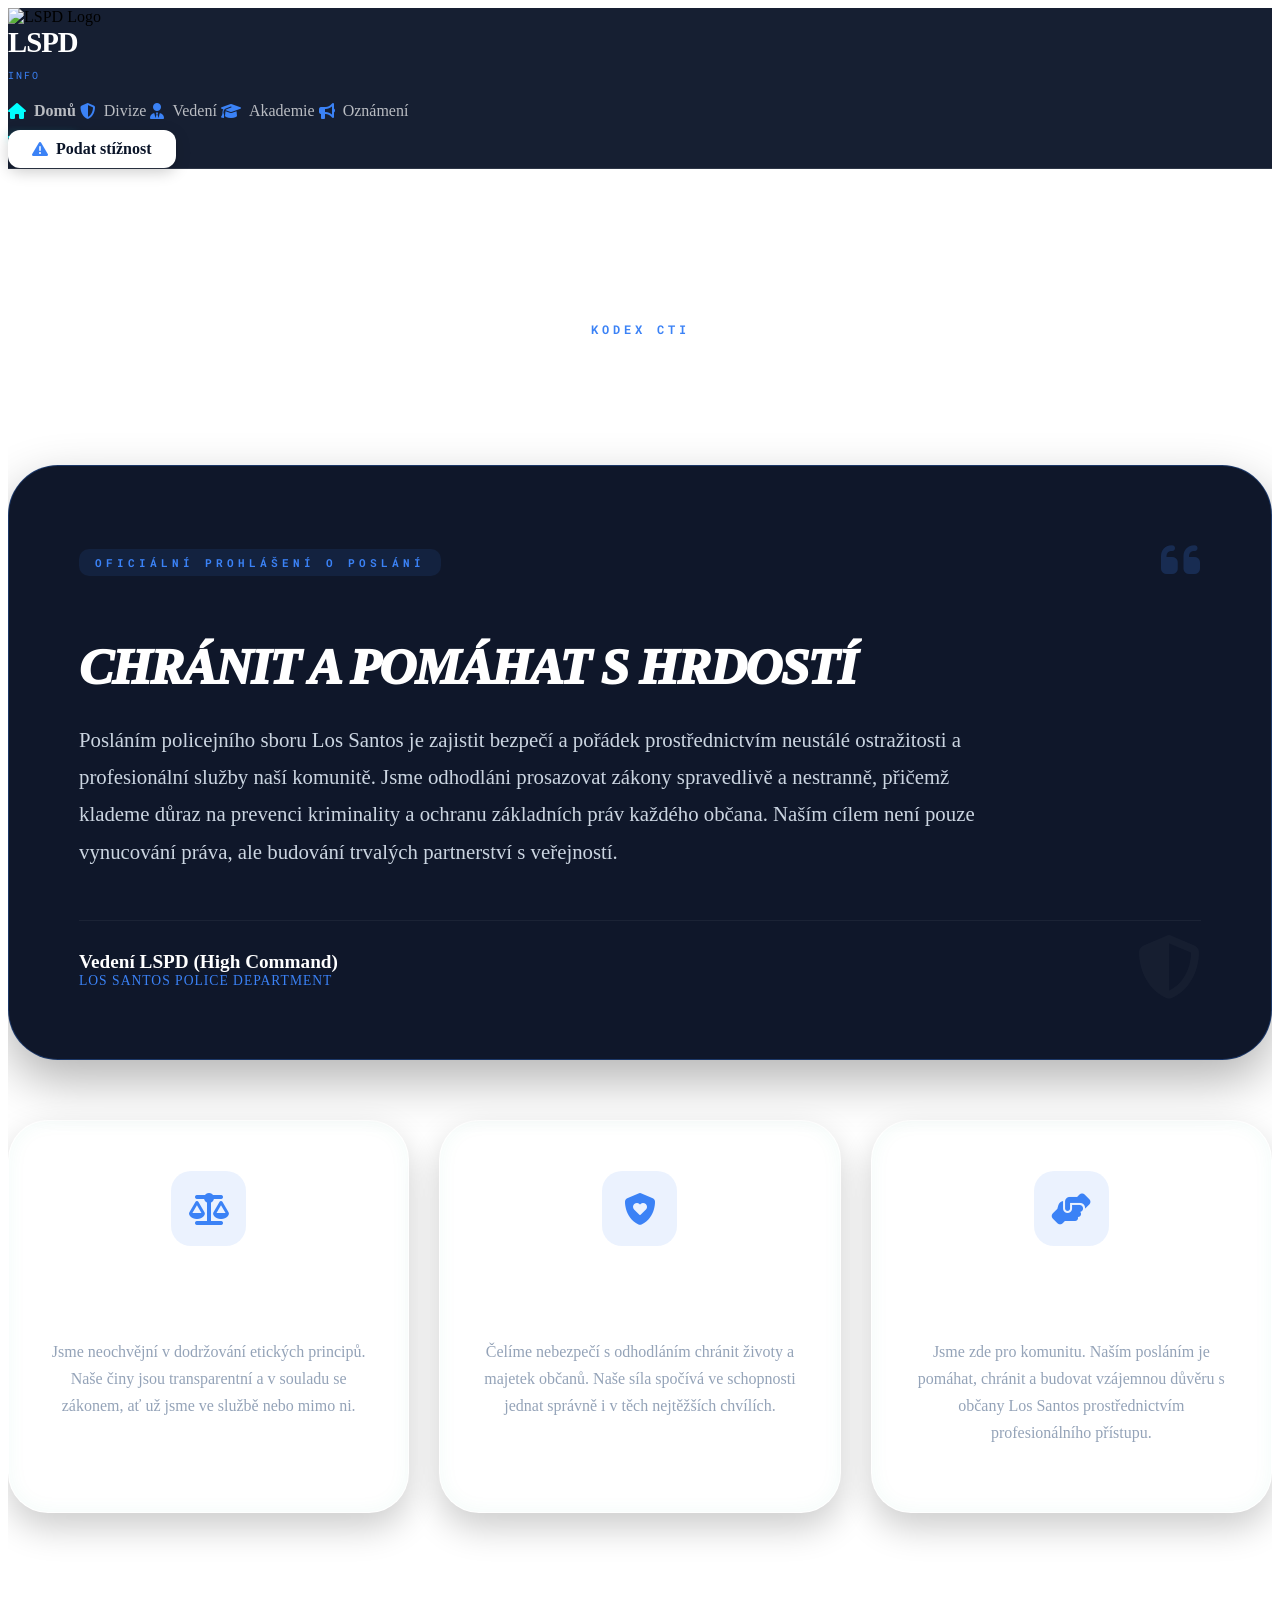
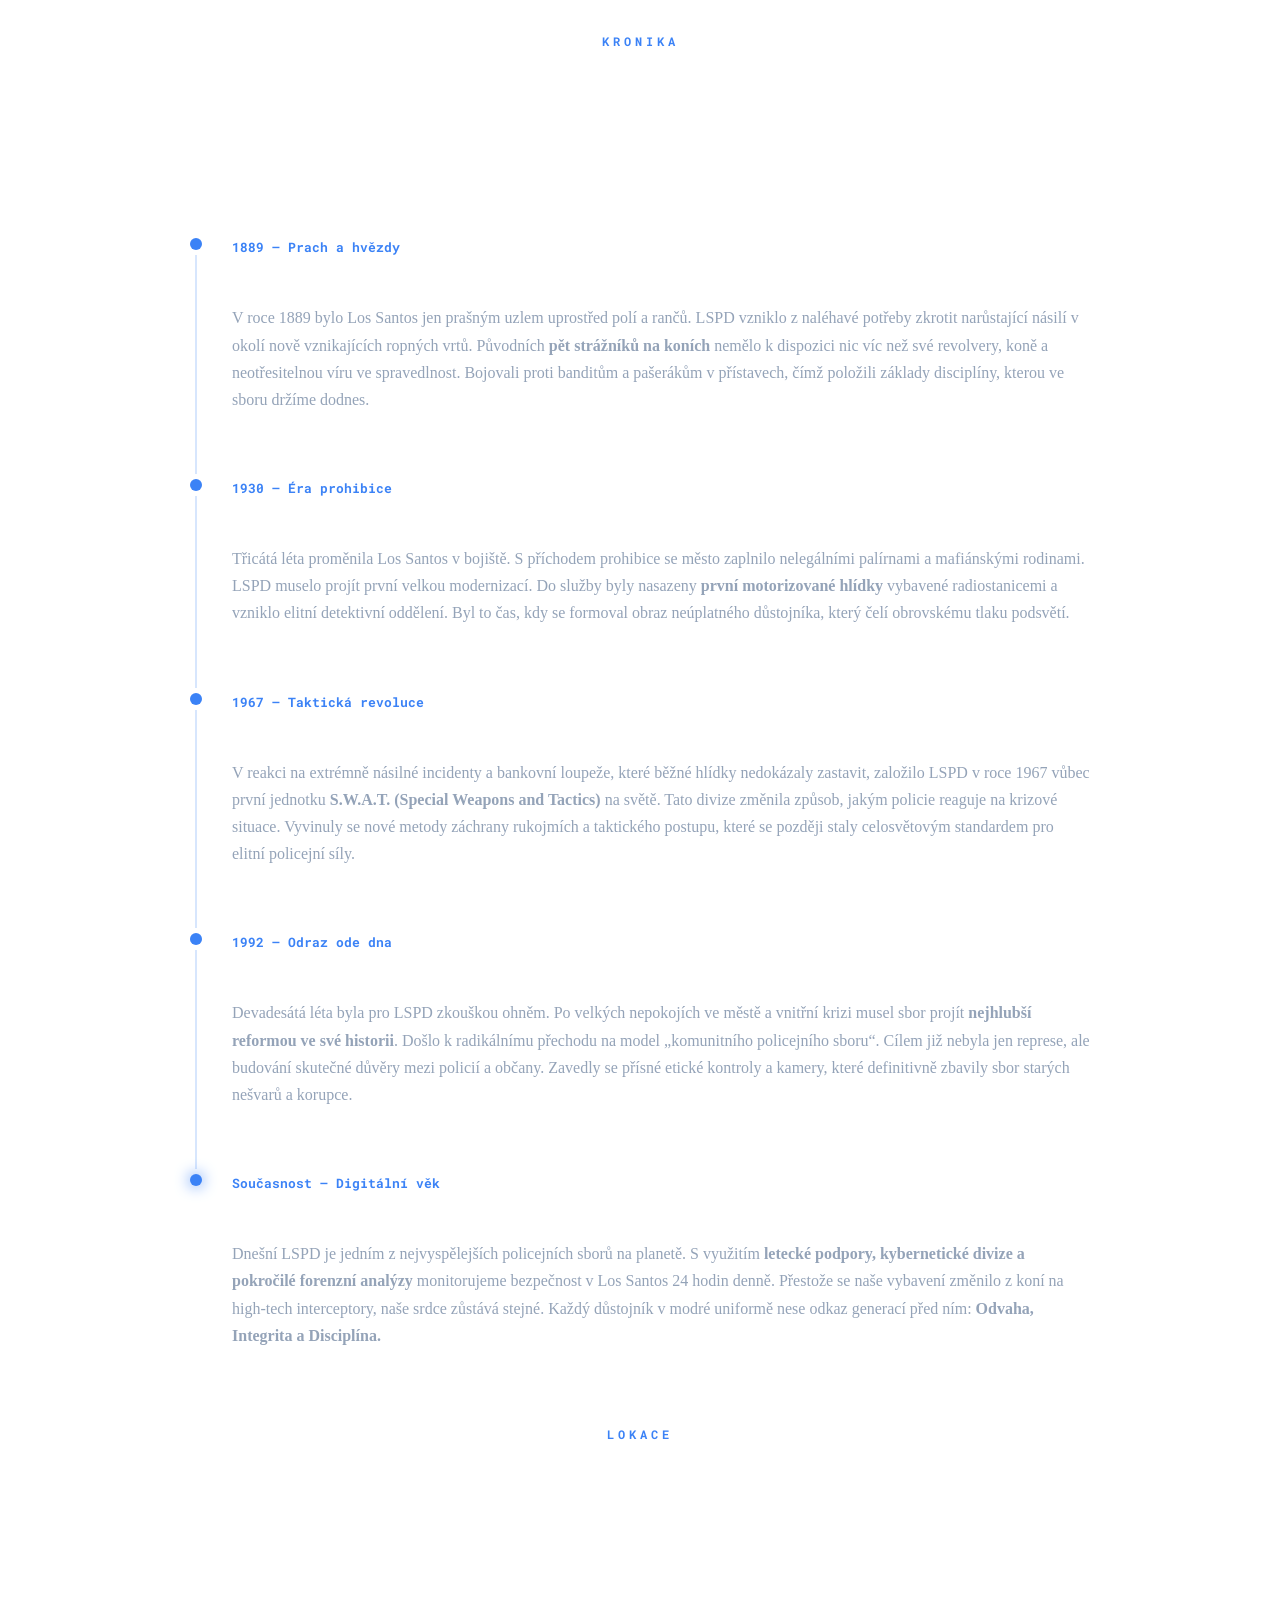
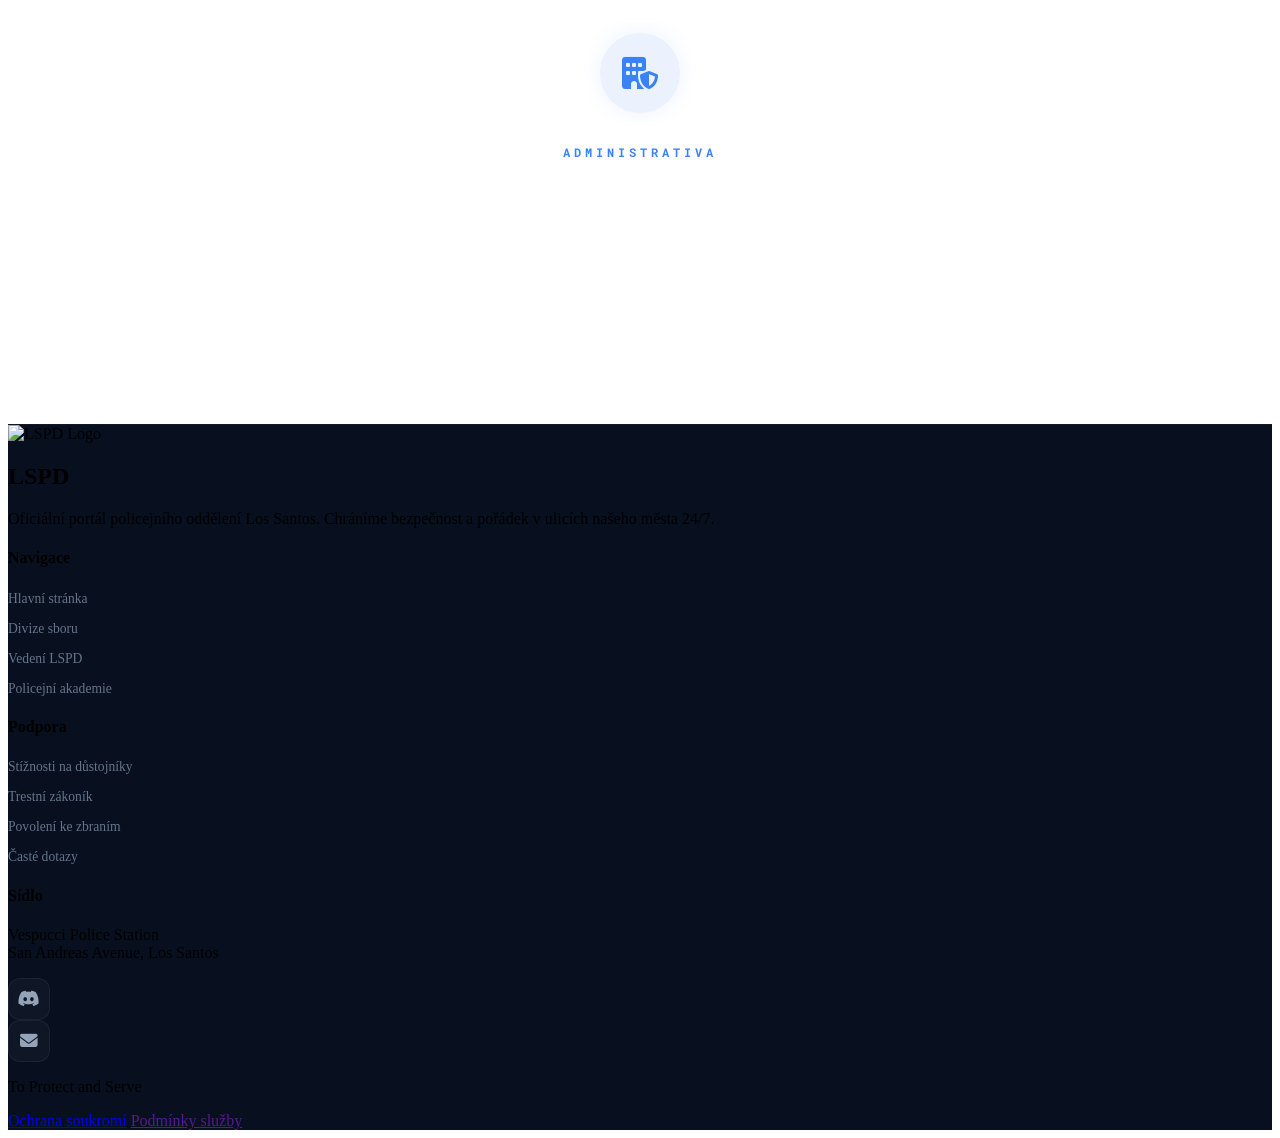
==== index.html @ 2a3cd3ce "Add files via upload" ====
<!DOCTYPE html>
<html lang="cs">
<head>
    <meta charset="UTF-8">
    <meta name="viewport" content="width=device-width, initial-scale=1.0">
    <title>LSPD | Informační Portál</title>
    <link rel="icon" type="image/png" href="https://static.wikia.nocookie.net/diamond-city/images/c/c0/LSPD.png">
    <script src="https://cdn.tailwindcss.com"></script>
    <link rel="stylesheet" href="https://cdnjs.cloudflare.com/ajax/libs/font-awesome/6.5.1/css/all.min.css">
    <link rel="stylesheet" href="style.css">
    <style>
  /* Toto okamžitě skryje modré zaškrtávací políčko v rohu */
  .alert-hide-check, input[type="checkbox"] {
    display: none !important;
  }
</style>
</head>
<body class="bg-[#0a1428]">


<nav class="navbar bg-[#0a1428]/95 border-b border-slate-700 sticky top-0 z-50 backdrop-blur-xl">
    <div class="emergency-wrapper">
    <input type="checkbox" id="close-alert" class="alert-hide-check">
    
    <div class="emergency-bar emergency-active">
        <div class="alert-pulse-bg"></div>
        <div class="alert-inner">
            <div class="alert-left">
                <div class="alert-blink-icon">
                    <i class="fa-solid fa-triangle-exclamation"></i>
                </div>
                <div class="alert-text-group">
                    <span class="alert-tag">Nouzový stav</span>
                    <p class="alert-main-text">Zvýšená kriminalita, nevycházejte z domovů!</p>
                </div>
            </div>
            <label for="close-alert" class="alert-close-btn">
                <i class="fa-solid fa-xmark"></i>
            </label>
        </div>
    </div>
</div>
    
    
    
    <div class="max-w-screen-2xl mx-auto px-8 py-5 flex items-center justify-between">
        
        <div class="flex items-center gap-x-3">
            <img src="https://static.wikia.nocookie.net/diamond-city/images/c/c0/LSPD.png" alt="LSPD Logo" class="h-12 w-auto">
            <div>
                <h1 class="text-3xl font-bold tracking-tighter text-white">LSPD</h1>
                <p class="text-[10px] text-blue-400 font-mono tracking-widest -mt-1 uppercase">INFO</p>
            </div>
        </div>

 <div class="hidden lg:flex items-center gap-x-8 text-sm font-medium text-white">
    <a href="index.html" class="active-link flex items-center gap-x-2">
        <i class="fa-solid fa-house"></i> Domů
    </a>
    
    <a href="divize.html" class="hover:text-blue-400 transition flex items-center gap-x-2">
        <i class="fa-solid fa-shield-halved"></i> Divize
    </a>

    <a href="vedeni.html" class="hover:text-blue-400 transition flex items-center gap-x-2">
        <i class="fa-solid fa-user-tie"></i> Vedení
    </a>
    
    <a href="academy.html" class="hover:text-blue-400 transition flex items-center gap-x-2">
        <i class="fa-solid fa-graduation-cap"></i> Akademie
    </a>
    
    <a href="news.html" class="hover:text-blue-400 transition flex items-center gap-x-2">
        <i class="fa-solid fa-bullhorn"></i> Oznámení
    </a>
</div>

        <div class="flex items-center gap-x-4">
            <a href="https://docs.google.com/forms/d/1sW8FSomtoTWtTk2x8ZR8gZJqjrSR2MvSDOze3cM3F0Y/edit?chromeless=1" class="px-6 py-2.5 bg-white text-[#0a1428] hover:bg-red-600 hover:text-white font-semibold text-sm rounded-xl transition-all flex items-center gap-x-2 shadow-lg">
                <i class="fa-solid fa-triangle-exclamation"></i>
                Podat stížnost
            </a>
        </div>
    </div>
</nav>
    <main class="">
        <div class="max-w-screen-xl mx-auto px-8">
            
            
  

<section class="premium-mission-section">
    <div class="container mx-auto px-6">
        
        <div class="section-title-box text-center mb-20">
            <span class="section-label">Kodex cti</span>
            <h2 class="section-title">Mise a Hodnoty LSPD</h2>
        </div>

        <div class="premium-hero-card">
            <div class="card-glow"></div>
            
            <div class="hero-card-content">
                <div class="hero-header">
                    <span class="hero-tag">Oficiální prohlášení o poslání</span>
                    <div class="hero-icon-box">
                        <i class="fa-solid fa-quote-left"></i>
                    </div>
                </div>
                
                <div class="hero-body">
                    <h3 class="hero-title">Chránit a pomáhat s hrdostí</h3>
                    <p class="hero-text">
                        Posláním policejního sboru Los Santos je zajistit bezpečí a pořádek prostřednictvím neustálé ostražitosti a profesionální služby naší komunitě. Jsme odhodláni prosazovat zákony spravedlivě a nestranně, přičemž klademe důraz na prevenci kriminality a ochranu základních práv každého občana. Naším cílem není pouze vynucování práva, ale budování trvalých partnerství s veřejností.
                    </p>
                </div>

                <div class="hero-footer">
                    <div class="signature-box">
                        <span class="sig-name">Vedení LSPD (High Command)</span>
                        <span class="sig-dept">Los Santos Police Department</span>
                    </div>
                    <i class="fa-solid fa-shield-halved footer-seal"></i>
                </div>
            </div>
        </div>

        <div class="values-premium-grid">
            
            <div class="value-premium-card status-open"> <div class="v-card-loader"></div>
                
                <div class="v-icon-wrapper">
                    <i class="fa-solid fa-scale-balanced"></i>
                </div>
                
                <div class="v-card-content">
                    <h4 class="mini-title">Integrita</h4>
                    <p class="mini-text">Jsme neochvějní v dodržování etických principů. Naše činy jsou transparentní a v souladu se zákonem, ať už jsme ve službě nebo mimo ni.</p>
                </div>
                
                <div class="v-card-footer-line"></div>
            </div>

            <div class="value-premium-card status-open">
                <div class="v-card-loader"></div>
                <div class="v-icon-wrapper">
                    <i class="fa-solid fa-shield-heart"></i>
                </div>
                <div class="v-card-content">
                    <h4 class="mini-title">Odvaha</h4>
                    <p class="mini-text">Čelíme nebezpečí s odhodláním chránit životy a majetek občanů. Naše síla spočívá ve schopnosti jednat správně i v těch nejtěžších chvílích.</p>
                </div>
                <div class="v-card-footer-line"></div>
            </div>

            <div class="value-premium-card status-open">
                <div class="v-card-loader"></div>
                <div class="v-icon-wrapper">
                    <i class="fa-solid fa-handshake-angle"></i>
                </div>
                <div class="v-card-content">
                    <h4 class="mini-title">Služba</h4>
                    <p class="mini-text">Jsme zde pro komunitu. Naším posláním je pomáhat, chránit a budovat vzájemnou důvěru s občany Los Santos prostřednictvím profesionálního přístupu.</p>
                </div>
                <div class="v-card-footer-line"></div>
            </div>

        </div>

    </div>
</section>
            <div id="historie" class="section-title-box">
                <span class="section-label">Kronika</span>
                <h2 class="section-title">Příběh sboru</h2>
            </div>

            <div class="story-mega-card">
    
    <div class="story-entry">
        <div class="story-marker">
            <div class="marker-dot"></div>
            <div class="marker-line"></div>
        </div>
        <div class="story-info">
            <span class="story-year">1889 — Prach a hvězdy</span>
            <h3>Zrod zákona v divočině</h3>
            <p>V roce 1889 bylo Los Santos jen prašným uzlem uprostřed polí a rančů. LSPD vzniklo z naléhavé potřeby zkrotit narůstající násilí v okolí nově vznikajících ropných vrtů. Původních <b>pět strážníků na koních</b> nemělo k dispozici nic víc než své revolvery, koně a neotřesitelnou víru ve spravedlnost. Bojovali proti banditům a pašerákům v přístavech, čímž položili základy disciplíny, kterou ve sboru držíme dodnes.</p>
        </div>
    </div>

    <div class="story-entry">
        <div class="story-marker">
            <div class="marker-dot"></div>
            <div class="marker-line"></div>
        </div>
        <div class="story-info">
            <span class="story-year">1930 — Éra prohibice</span>
            <h3>Válka s organizovaným zločinem</h3>
            <p>Třicátá léta proměnila Los Santos v bojiště. S příchodem prohibice se město zaplnilo nelegálními palírnami a mafiánskými rodinami. LSPD muselo projít první velkou modernizací. Do služby byly nasazeny <b>první motorizované hlídky</b> vybavené radiostanicemi a vzniklo elitní detektivní oddělení. Byl to čas, kdy se formoval obraz neúplatného důstojníka, který čelí obrovskému tlaku podsvětí.</p>
        </div>
    </div>

    <div class="story-entry">
        <div class="story-marker">
            <div class="marker-dot"></div>
            <div class="marker-line"></div>
        </div>
        <div class="story-info">
            <span class="story-year">1967 — Taktická revoluce</span>
            <h3>Zrození legendy: S.W.A.T.</h3>
            <p>V reakci na extrémně násilné incidenty a bankovní loupeže, které běžné hlídky nedokázaly zastavit, založilo LSPD v roce 1967 vůbec první jednotku <b>S.W.A.T. (Special Weapons and Tactics)</b> na světě. Tato divize změnila způsob, jakým policie reaguje na krizové situace. Vyvinuly se nové metody záchrany rukojmích a taktického postupu, které se později staly celosvětovým standardem pro elitní policejní síly.</p>
        </div>
    </div>

    <div class="story-entry">
        <div class="story-marker">
            <div class="marker-dot"></div>
            <div class="marker-line"></div>
        </div>
        <div class="story-info">
            <span class="story-year">1992 — Odraz ode dna</span>
            <h3>Krize a hluboká očista</h3>
            <p>Devadesátá léta byla pro LSPD zkouškou ohněm. Po velkých nepokojích ve městě a vnitřní krizi musel sbor projít <b>nejhlubší reformou ve své historii</b>. Došlo k radikálnímu přechodu na model „komunitního policejního sboru“. Cílem již nebyla jen represe, ale budování skutečné důvěry mezi policií a občany. Zavedly se přísné etické kontroly a kamery, které definitivně zbavily sbor starých nešvarů a korupce.</p>
        </div>
    </div>

    <div class="story-entry last-entry">
        <div class="story-marker">
            <div class="marker-dot shadow-glow"></div>
        </div>
        <div class="story-info">
            <span class="story-year highlight">Současnost — Digitální věk</span>
            <h3>Chránit a sloužit metropoli</h3>
            <p>Dnešní LSPD je jedním z nejvyspělejších policejních sborů na planetě. S využitím <b>letecké podpory, kybernetické divize a pokročilé forenzní analýzy</b> monitorujeme bezpečnost v Los Santos 24 hodin denně. Přestože se naše vybavení změnilo z koní na high-tech interceptory, naše srdce zůstává stejné. Každý důstojník v modré uniformě nese odkaz generací před ním: <b>Odvaha, Integrita a Disciplína.</b></p>
        </div>
    </div>
    
</div>
                   
             <div class="py-10"></div>  
        <div id="info" class="section-title-box">
                <span class="section-label">Lokace</span>
                <h2 class="section-title">Kde nás najdete</h2>
            </div>

            <div class="flex justify-center mb-32">
                <div class="big-address-card">
                    <div class="icon-circle"><i class="fa-solid fa-building-shield"></i></div>
                    <span class="section-label">Administrativa</span>
                    <h3>San Andreas Avenue - 1102</h3>
                    <p>Hlavní stanice určená pro veřejnost, zpracování dokumentů a hlášení incidentů.</p>
                </div>

        

            

        </div>


        
    </main>

    <footer class="main-footer">
    <div class="max-w-screen-2xl mx-auto px-8 py-16">
        <div class="grid grid-cols-1 md:grid-cols-4 gap-12 mb-16">
            
            <div class="md:col-span-1">
                <div class="flex items-center gap-x-3 mb-6">
                    <img src="https://static.wikia.nocookie.net/diamond-city/images/c/c0/LSPD.png" alt="LSPD Logo" class="h-10 w-auto opacity-80">
                    <h2 class="text-2xl font-black tracking-tighter text-white">LSPD</h2>
                </div>
                <p class="text-slate-500 text-sm leading-relaxed">
                    Oficiální portál policejního oddělení Los Santos. Chráníme bezpečnost a pořádek v ulicích našeho města 24/7.
                </p>
            </div>

            <div>
                <h4 class="text-white font-bold uppercase text-xs tracking-widest mb-6">Navigace</h4>
                <ul class="footer-links">
                    <li><a href="index.html">Hlavní stránka</a></li>
                    <li><a href="divize.html">Divize sboru</a></li>
                    <li><a href="vedeni.html">Vedení LSPD</a></li>
                    <li><a href="academy.html">Policejní akademie</a></li>
                </ul>
            </div>

            <div>
                <h4 class="text-white font-bold uppercase text-xs tracking-widest mb-6">Podpora</h4>
                <ul class="footer-links">
                    <li><a href="https://docs.google.com/forms/d/1sW8FSomtoTWtTk2x8ZR8gZJqjrSR2MvSDOze3cM3F0Y/edit?chromeless=1">Stížnosti na důstojníky</a></li>
                    <li><a href="https://discord.gg/twQmHkRu5R">Trestní zákoník</a></li>
                    <li><a href="#">Povolení ke zbraním</a></li>
                    <li><a href="#">Časté dotazy</a></li>
                </ul>
            </div>

            <div>
                <h4 class="text-white font-bold uppercase text-xs tracking-widest mb-6">Sídlo</h4>
                <p class="text-slate-500 text-sm mb-4">
                    Vespucci Police Station<br>
                    San Andreas Avenue, Los Santos
                </p>
                <div class="flex gap-4">
                    <a href="#" class="footer-social-icon"><i class="fa-brands fa-discord"></i></a>
                    <a href="https://docs.google.com/forms/d/1-U0PTSVVx-R2bm7Mfep4bvLITmagsBzN_9uMXjS5U7w/viewform?edit_requested=true" class="footer-social-icon"><i class="fa-solid fa-envelope"></i></a>
                </div>
            </div>

        </div>

        <div class="pt-8 border-t border-white/5 flex flex-col md:flex-row justify-between items-center gap-4">
            <p class="text-slate-600 text-xs font-medium uppercase tracking-widest">
                  To Protect and Serve
            </p>
            <div class="flex gap-6">
                <a href="#" class="text-slate-600 hover:text-white text-[10px] uppercase font-bold tracking-tighter transition-colors">Ochrana soukromí</a>
                <a href="" class="text-slate-600 hover:text-white text-[10px] uppercase font-bold tracking-tighter transition-colors">Podmínky služby</a>
            </div>
        </div>
    </div>
</footer>
</body>
</html>
---- style.css ----
@import url('https://fonts.googleapis.com/css2?family=Inter:wght@400;600;700;800&family=Roboto+Mono:wght@700&display=swap');

:root {
    --accent: #3b82f6;
    --border: rgba(255, 255, 255, 0.1);
    --aqua: #00ffff;
    --academy-blue: #3b82f6;
    --academy-cyan: #06b6d4;
    --academy-green: #10b981;
    --academy-red: #ef4444;
    --academy-bg-card: rgba(255, 255, 255, 0.02);
    --academy-border: rgba(255, 255, 255, 0.05);
}

/* --- TITULKY SEKCÍ --- */
.section-title-box {
    text-align: center;
    margin-bottom: 3rem;
    }
.section-label {
    color: var(--accent);
    font-family: 'Roboto Mono', monospace;
    font-size: 0.75rem;
    letter-spacing: 4px;
    text-transform: uppercase;
    font-weight: 700;
    /* ... tvoje stávající věci ... */
    display: block !important; /* Důležité, aby margin fungoval */
    margin-bottom: 15px !important; /* Tohle vytvoří mezeru pod nápisem LOKÁCIE */

}
.section-title {
    color: white;
    font-size: 3rem;
    font-weight: 800;
    margin-top: 10px;
}

/* Toto opraví mezeru u LOKÁCIE a KRONIKA */
.section-title-box .section-label {
    display: block !important;
    margin-bottom: 25px !important; /* Tady si nastav mezeru, jakou chceš */
}

/* Toto zajistí, aby štítky UVNITŘ karet (jako Administratíva) zůstaly v pořádku */
.big-address-card .section-label {
    display: inline-block !important;
    margin-bottom: 10px !important;
}
/* --- ADRESOVÉ KARTY --- */
.big-address-card {
    background: rgba(255, 255, 255, 0.03);
    border: 1px solid var(--border);
    padding: 60px 40px;
    border-radius: 40px !important; 
    text-align: center;
    transition: 0.4s ease;
    color: white;
/* ... tvoje stávající věci ... */
    margin-left: auto !important;
    margin-right: auto !important;
    max-width: 1200px; /* Nastav šířku, aby nebyla přes celou obrazovku */
    margin-top: 50px;
    
}

.big-address-card1 {
    background: rgba(255, 255, 255, 0.03);
    border: 1px solid var(--border);
    padding: 60px 40px;
    border-radius: 40px !important; 
    text-align: center;
    transition: 0.4s ease;
    color: white;
/* ... tvoje stávající věci ... */
    margin-left: auto !important;
    margin-right: auto !important;
    max-width: 1200px; /* Nastav šířku, aby nebyla přes celou obrazovku */
    
    margin-bottom: 50px;
}



.big-address-card:hover {
    transform: translateY(-10px);
    border-color: var(--accent);
    background: rgba(59, 130, 246, 0.02);
    color: aqua;
}
.big-address-card1:hover {
    transform: translateY(-10px);
    border-color: var(--accent);
    background: rgba(59, 130, 246, 0.02);
    color: aqua;
}



.icon-circle {
    width: 80px;
    height: 80px;
    background: rgba(59, 130, 246, 0.1);
    color: var(--accent);
    border-radius: 50%;
    margin: 0 auto 30px;
    display: flex;
    align-items: center;
    justify-content: center;
    font-size: 2rem;
    box-shadow: 0 0 20px rgba(59, 130, 246, 0.1);
}

/* --- MEGA KARTA PRÍBEHU --- */
.story-mega-card {
    background: rgba(255, 255, 255, 0.02) !important;
    border: 1px solid var(--border) !important;
    border-radius: 50px !important; 
    padding: 60px !important;
    max-width: 900px;
    margin: 0 auto;
}

.story-entry {
    display: flex;
    gap: 30px;
}

.story-marker {
    display: flex;
    flex-direction: column;
    align-items: center;
}

.marker-dot {
    width: 12px;
    height: 12px;
    background: var(--accent);
    border-radius: 50%;
}

.marker-line {
    width: 2px;
    flex-grow: 1;
    background: rgba(59, 130, 246, 0.2);
    margin: 5px 0;
}

.story-info {
    padding-bottom: 50px;
}

.story-year {
    color: var(--accent);
    font-family: 'Roboto Mono', monospace;
    font-weight: 700;
    font-size: 0.8rem;
}

.story-info h3 {
    color: white;
    font-size: 1.5rem;
    font-weight: 700;
    margin: 5px 0;
}

.story-info p {
    color: #94a3b8;
    line-height: 1.7;
}

.shadow-glow {
    box-shadow: 0 0 15px var(--accent);
}

.last-entry .story-info { padding-bottom: 0; }

/* --- NAVBAR --- */
.navbar {
    background-color: rgba(10, 20, 40, 0.95) !important;
    backdrop-filter: blur(15px) !important;
    -webkit-backdrop-filter: blur(15px) !important;
    border-bottom: 1px solid rgba(255, 255, 255, 0.1) !important;
    position: sticky;
    top: 0;
    z-index: 1000;
    transition: all 0.3s ease;
}

.navbar h1 {
    font-size: 1.8rem !important;
    font-weight: 800 !important;
    letter-spacing: -1px;
    margin: 0;
    color: #ffffff;
}

.navbar .text-blue-400 {
    color: #3b82f6 !important;
    font-family: 'Roboto Mono', monospace;
    font-size: 10px;
    letter-spacing: 2px;
    text-transform: uppercase;
}

.navbar a {
    text-transform: none !important;
    position: relative;
    display: inline-flex; 
    align-items: center;
    gap: 8px;
    padding: 10px 0; 
    color: rgba(255, 255, 255, 0.7) !important;
    transition: all 0.3s ease;
    text-decoration: none !important;
}

.nav-link {
    color: rgba(255, 255, 255, 0.7) !important;
    display: flex;
    align-items: center;
    gap: 8px;
    position: relative;
    padding: 5px 0;
    transition: all 0.3s ease;
    white-space: nowrap;
}

.nav-link:hover {
    color: #3b82f6 !important;
}

.active-link {
    color: #00ffff !important;
    font-weight: 700 !important;
}

.active-link::after {
    content: '';
    position: absolute;
    bottom: -8px;
    left: 0;
    width: 100%;
    height: 2px;
    background: #00ffff;
    box-shadow: 0 0 10px rgba(0, 255, 255, 0.8);
    border-radius: 10px;
}

.active-link i {
    color: #00ffff !important;
}

.navbar a:not(.active-link)::after {
    display: none;
}

.navbar i {
    font-size: 1rem;
    color: #3b82f6;
}

.navbar a.bg-white {
    background-color: #ffffff !important;
    color: #0a1428 !important;
    padding: 10px 24px !important;
    border-radius: 12px !important;
    font-weight: 700 !important;
    box-shadow: 0 4px 15px rgba(0, 0, 0, 0.2);
}

.navbar a.bg-white:hover {
    background-color: #ef4444 !important;
    color: #ffffff !important;
    box-shadow: 0 0 20px rgba(239, 68, 68, 0.4);
}

main {
    margin-top: 2rem;
}

html {
    scroll-padding-top: 90px;
}

/* --- !!! NOVÉ STYLY PRO DIVIZE S FIXNÍM GRIDEM !!! --- */

.division-row {
    display: grid;
    gap: 24px;
    margin-bottom: 24px;
    width: 100%;
}

/* Specifické rozložení řádků podle tvého přání */
.row-3 { grid-template-columns: repeat(3, 1fr); }
.row-4 { grid-template-columns: repeat(4, 1fr); }
.row-2 { grid-template-columns: repeat(2, 1fr); }

.division-card {
    background: linear-gradient(145deg, rgba(255, 255, 255, 0.05) 0%, rgba(255, 255, 255, 0.02) 100%);
    border: 1px solid rgba(255, 255, 255, 0.08);
    border-radius: 40px !important;
    padding: 40px 30px;
    display: flex;
    flex-direction: column;
    align-items: center;
    text-align: center;
    transition: all 0.5s cubic-bezier(0.23, 1, 0.32, 1);
    cursor: pointer;
    overflow: hidden;
    position: relative;
}

.division-card:hover {
    transform: translateY(-12px);
    background: linear-gradient(145deg, rgba(59, 130, 246, 0.08) 0%, rgba(10, 20, 40, 0.5) 100%);
    border-color: var(--aqua);
    box-shadow: 0 20px 40px rgba(0, 0, 0, 0.4);
}

/* Vnitřní ikona divize */
.division-card .icon-circle {
    width: 75px;
    height: 75px;
    background: rgba(255, 255, 255, 0.03);
    border-radius: 22px; 
    margin: 0 auto 20px auto;
    border: 1px solid rgba(255, 255, 255, 0.1);
    box-shadow: none;
    display: flex;
    align-items: center;
    justify-content: center;
}

.division-card:hover .icon-circle {
    transform: scale(1.1) rotate(5deg);
    border-color: currentColor;
    box-shadow: 0 0 25px currentColor;
    background: rgba(255, 255, 255, 0.05);
}

/* Texty v divizích */
.division-card h3.name {
    color: #ffffff !important;
    font-size: 1.6rem;
    font-weight: 800;
    margin-bottom: 5px;
    letter-spacing: -0.5px;
}

.division-card .div-short {
    color: var(--accent);
    font-size: 0.95rem;
    font-weight: 700;
    margin-top: 2px;
}

/* Vysouvací detail pod nadpisem */
.division-card .div-detail {
    max-height: 0;
    opacity: 0;
    transition: all 0.6s cubic-bezier(0.23, 1, 0.32, 1);
    width: 100%;
}

.division-card:hover .div-detail {
    max-height: 500px;
    opacity: 1;
    margin-top: 25px;
}

.division-card .div-detail p {
    color: #cbd5e1 !important;
    font-size: 0.9rem;
    line-height: 1.6;
    margin-bottom: 20px;
}

/* Leader Box (Vedení divize) */
.division-card .leader-box {
    padding: 15px 20px;
    background: rgba(0, 0, 0, 0.3);
    border-radius: 25px;
    border: 1px solid rgba(255, 255, 255, 0.05);
    text-align: center;
    width: 100%;
    display: flex;
    flex-direction: column;
}

.division-card .leader-box .rank-label {
    color: var(--aqua) !important;
    font-size: 0.7rem;
    font-weight: 800;
    letter-spacing: 1.5px;
    margin-bottom: 2px;
}

.division-card .leader-box .leader-name {
    color: #ffffff !important;
    font-size: 1rem;
    font-weight: 700;
    margin: 0;
}

/* --- VEDENIE CARDS (ZACHOVÁNO) --- */
.leader-card {
    background: rgba(255, 255, 255, 0.02);
    border: 1px solid rgba(255, 255, 255, 0.08);
    border-radius: 40px !important;
    overflow: hidden;
    transition: all 0.4s ease;
}

.leader-card:hover {
    transform: translateY(-10px);
    border-color: var(--aqua);
    background: rgba(0, 255, 255, 0.02);
    box-shadow: 0 20px 40px rgba(0, 0, 0, 0.4);
}

.leader-img-container {
    position: relative;
    width: 100%;
    height: 350px;
    overflow: hidden;
}

.leader-img-container img {
    width: 100%;
    height: 100%;
    object-fit: cover;
    transition: transform 0.5s ease;
}

.leader-card:hover img {
    transform: scale(1.05);
}

.rank-tag {
    position: absolute;
    bottom: 20px;
    left: 20px;
    background: #3b82f6;
    color: white;
    padding: 6px 16px;
    border-radius: 12px;
    font-size: 0.75rem;
    font-weight: 800;
    text-transform: uppercase;
    letter-spacing: 1px;
}

.leader-info {
    padding: 30px;
    text-align: left;
}

.leader-callsign {
    color: var(--aqua);
    font-family: 'Roboto Mono', monospace;
    font-size: 0.85rem;
    font-weight: 700;
    margin-bottom: 15px;
}

/* KARTY ROSTERU (ZACHOVÁNO) */
.card-vertical {
    display: flex;
    flex-direction: column;
    transition: all 0.3s ease;
}

.card-vertical:hover {
    transform: translateY(-5px);
    border-color: rgba(0, 255, 255, 0.4);
    background: rgba(0, 255, 255, 0.02);
}

.rank-label { letter-spacing: 2px; font-size:medium; }
.insignia { font-family: 'Roboto Mono', monospace; font-weight: bold; }
.name { letter-spacing: -0.5px; }

/* Responzivita pro řádky */
@media (max-width: 1024px) {
    .row-3, .row-4, .row-2 { grid-template-columns: repeat(2, 1fr); }
}
@media (max-width: 640px) {
    .row-3, .row-4, .row-2 { grid-template-columns: 1fr; }
}

/* --- ACADEMY PREMIUM STYLES --- */

/* --- ZÁKLADNÉ NASTAVENIE KARIET --- */
.academy-card {
    background: var(--academy-bg-card);
    border: 1px solid var(--academy-border);
    border-radius: 40px !important;
    padding: 40px;
    position: relative;
    transition: all 0.4s cubic-bezier(0.4, 0, 0.2, 1);
    height: 100%;
}

.academy-card:hover {
    transform: translateY(-8px);
    background: rgba(255, 255, 255, 0.04);
    border-color: rgba(59, 130, 246, 0.2);
    box-shadow: 0 20px 40px rgba(0, 0, 0, 0.3);
}

/* --- RECRUITMENT STATUS CARD (Hero Banner) --- */
.recruitment-status-card {
    position: relative;
    padding: 60px 40px;
    border-radius: 40px !important;
    background: #0f172a;
    border: 1px solid var(--academy-border);
    overflow: hidden;
    transition: all 0.5s ease;
}

.card-overlay {
    position: absolute;
    inset: 0;
    background: radial-gradient(circle at 50% 0%, rgba(59, 130, 246, 0.15) 0%, transparent 70%);
    pointer-events: none;
    transition: background 0.5s ease;
}

.status-badge {
    background: rgba(255, 255, 255, 0.05);
    border: 1px solid rgba(255, 255, 255, 0.1);
    padding: 6px 14px;
    border-radius: 12px;
    font-size: 11px;
    font-weight: 800;
    color: #94a3b8;
    text-transform: uppercase;
    letter-spacing: 2px;
}

.status-main-text {
    font-size: clamp(2.5rem, 6vw, 4rem);
    font-weight: 950;
    line-height: 1;
    text-transform: uppercase;
    letter-spacing: -2px;
    font-style: italic;
    margin: 15px 0;
}

.status-line {
    width: 80px;
    height: 6px;
    border-radius: 3px;
    margin-bottom: 20px;
}

/* --- STATUS LOGIKA (DYNAMICKÉ FARBY) --- */
/* Otvorený nábor */
.status-open .status-main-text { color: var(--academy-green); text-shadow: 0 0 30px rgba(16, 185, 129, 0.3); }
.status-open .status-line { background: var(--academy-green); box-shadow: 0 0 20px var(--academy-green); }
.status-open .pulse-dot { background: var(--academy-green); box-shadow: 0 0 10px var(--academy-green); animation: pulse-green 2s infinite; }

/* Zatvorený nábor */
.status-closed .status-main-text { color: var(--academy-red); text-shadow: 0 0 30px rgba(239, 68, 68, 0.3); }
.status-closed .status-line { background: var(--academy-red); box-shadow: 0 0 20px var(--academy-red); }
.status-closed .pulse-dot { background: var(--academy-red); box-shadow: 0 0 10px var(--academy-red); animation: pulse-red 2s infinite; }
.status-closed .card-overlay { background: radial-gradient(circle at 50% 0%, rgba(239, 68, 68, 0.12) 0%, transparent 70%); }
.status-closed .apply-action-btn { opacity: 0.5; pointer-events: none; filter: grayscale(1); }

/* --- TLAČIDLÁ PRIHLÁŠOK --- */
.apply-action-btn {
    display: inline-flex;
    align-items: center;
    justify-content: center;
    background: #ffffff;
    color: #0a1428;
    border-radius: 20px;
    font-weight: 900;
    font-size: 16px;
    text-transform: uppercase;
    padding: 18px 35px;
    transition: all 0.3s cubic-bezier(0.4, 0, 0.2, 1);
    box-shadow: 0 10px 30px rgba(255, 255, 255, 0.1);
}

.apply-action-btn:hover {
    transform: scale(1.05) translateY(-3px);
    background: var(--academy-blue);
    color: #ffffff;
    box-shadow: 0 15px 40px rgba(59, 130, 246, 0.4);
}

/* --- POŽIADAVKY (REQS) --- */
.req-item {
    background: rgba(255, 255, 255, 0.03);
    border: 1px solid var(--academy-border);
    padding: 24px;
    border-radius: 25px;
    display: flex;
    align-items: center;
    gap: 15px;
    transition: all 0.3s ease;
}

.req-item:hover {
    background: rgba(59, 130, 246, 0.05);
    border-color: rgba(59, 130, 246, 0.3);
    transform: translateX(10px);
}

.req-icon {
    width: 45px;
    height: 45px;
    background: rgba(59, 130, 246, 0.1);
    color: var(--academy-blue);
    border-radius: 12px;
    display: flex;
    align-items: center;
    justify-content: center;
    font-size: 1.2rem;
}

.req-text {
    color: white;
    font-weight: 700;
}

/* --- TRANSFER PANEL (PREMIUM STYLE) --- */
.transfer-panel {
    background: linear-gradient(135deg, rgba(6, 182, 212, 0.08) 0%, rgba(255, 255, 255, 0.01) 100%);
    border-color: rgba(6, 182, 212, 0.2);
}

.transfer-panel:hover {
    border-color: var(--academy-cyan);
    box-shadow: 0 20px 40px rgba(6, 182, 212, 0.15);
}

.icon-box-premium {
    width: 60px;
    height: 60px;
    background: rgba(6, 182, 212, 0.1);
    border-radius: 18px;
    display: flex;
    align-items: center;
    justify-content: center;
}

/* --- ANIMÁCIE --- */
.pulse-dot {
    width: 10px;
    height: 10px;
    border-radius: 50%;
}

@keyframes pulse-green {
    0% { transform: scale(1); opacity: 1; }
    100% { transform: scale(2.8); opacity: 0; }
}

@keyframes pulse-red {
    0% { transform: scale(1); opacity: 1; }
    100% { transform: scale(2.8); opacity: 0; }
}

/* Fix pre responzivitu textu */
@media (max-width: 768px) {
    .recruitment-status-card { padding: 40px 25px; }
    .status-main-text { font-size: 2.2rem; }
}

/* --- STATUS FARBY (DYNAMICKÉ FARBY + BORDER) --- */

/* Otvorený nábor (Zelený) */
.status-open.recruitment-status-card {
    border-color: rgba(16, 185, 129, 0.4) !important; /* Zelený okraj */
    box-shadow: 0 0 40px rgba(16, 185, 129, 0.1);    /* Jemná vonkajšia žiara */
}
.status-open .status-main-text { 
    color: var(--academy-green); 
    text-shadow: 0 0 30px rgba(16, 185, 129, 0.3); 
}
.status-open .status-line { 
    background: var(--academy-green); 
    box-shadow: 0 0 20px var(--academy-green); 
}
.status-open .pulse-dot { 
    background: var(--academy-green); 
    box-shadow: 0 0 10px var(--academy-green); 
    animation: pulse-green 2s infinite; 
}

/* Zatvorený nábor (Červený) */
.status-closed.recruitment-status-card {
    border-color: rgba(239, 68, 68, 0.4) !important; /* Červený okraj */
    box-shadow: 0 0 40px rgba(239, 68, 68, 0.1);      /* Jemná vonkajšia žiara */
}
.status-closed .status-main-text { 
    color: var(--academy-red); 
    text-shadow: 0 0 30px rgba(239, 68, 68, 0.3); 
}
.status-closed .status-line { 
    background: var(--academy-red); 
    box-shadow: 0 0 20px var(--academy-red); 
}
.status-closed .pulse-dot { 
    background: var(--academy-red); 
    box-shadow: 0 0 10px var(--academy-red); 
    animation: pulse-red 2s infinite; 
}
.status-closed .card-overlay { 
    background: radial-gradient(circle at 50% 0%, rgba(239, 68, 68, 0.12) 0%, transparent 70%); 
}


/* --- UNIFIED FOOTER STYLES --- */

.main-footer {
    background-color: #08101f; /* Ešte o niečo tmavšia ako body */
    border-top: 1px solid rgba(255, 255, 255, 0.03);
    margin-top: 100px;
}

.footer-links {
    list-style: none;
    padding: 0;
    margin: 0;
}

.footer-links li {
    margin-bottom: 12px;
}

.footer-links a {
    color: #64748b; /* Slate-500 */
    text-decoration: none;
    font-size: 0.85rem;
    font-weight: 500;
    transition: all 0.3s ease;
}

.footer-links a:hover {
    color: var(--accent); /* Tvoja modrá farba */
    padding-left: 5px; /* Jemný posun pri hoveri */
}

.footer-social-icon {
    width: 40px;
    height: 40px;
    background: rgba(255, 255, 255, 0.03);
    border: 1px solid rgba(255, 255, 255, 0.05);
    border-radius: 12px;
    display: flex;
    align-items: center;
    justify-content: center;
    color: #94a3b8;
    font-size: 1.1rem;
    transition: all 0.3s ease;
    text-decoration: none;
}

.footer-social-icon:hover {
    background: var(--accent);
    color: white;
    transform: translateY(-3px);
    box-shadow: 0 5px 15px rgba(59, 130, 246, 0.3);
}

/* Fix pre plynulé scrollovanie a okraje */
@media (max-width: 768px) {
    .main-footer { text-align: center; }
    .main-footer .flex, .main-footer .flex-col { align-items: center; justify-content: center; }
    .footer-links a:hover { padding-left: 0; }
}


/* --- NEWS / ANNOUNCEMENTS --- */

/* --- NEWS / ANNOUNCEMENTS --- */

/* --- NEWS / ANNOUNCEMENTS --- */

/* --- NEWS / ANNOUNCEMENTS --- */

/* --- NEWS / ANNOUNCEMENTS --- */

/* Badge "Tlačová správa" - OPRAVA ČERNÉ BARVY */
/* --- JEDNA UNIVERZÁLNÍ KARTA - OPRAVA --- */

.news-card-wrapper {
    display: grid;
    grid-template-columns: 1.2fr 1fr;
    background: #0f172a; /* Tmavé pozadí karty */
    border: 1px solid rgba(255, 255, 255, 0.05);
    border-radius: 40px !important;
    overflow: hidden;
    min-height: 380px;
    height: auto;
    position: relative;
    margin-bottom: 30px;
}

.news-main-card {
    padding: 50px;
    display: flex;
    flex-direction: column;
    justify-content: center;
    z-index: 2;
}

/* TEXTY - OPRAVA ČERNÉ BARVY */
.card-title {
    color: #ffffff !important;
    font-size: 2.8rem;
    font-weight: 900;
    font-style: italic;
    text-transform: uppercase;
    line-height: 1.1;
    margin: 15px 0;
}

.card-text {
    color: #94a3b8 !important; /* Světle šedá čitelná barva */
    font-size: 1rem;
    line-height: 1.6;
}

.news-badge {
    color: #3b82f6 !important;
    font-family: 'Roboto Mono', monospace;
    font-size: 10px;
    font-weight: 800;
    letter-spacing: 2px;
    text-transform: uppercase;
}

.news-date {
    color: rgba(255, 255, 255, 0.3) !important;
    font-family: 'Roboto Mono', monospace;
    font-size: 10px;
    margin-left: 10px;
}

/* ROZBALOVACÍ LOGIKA (ČISTÉ CSS) */
.news-toggle { display: none; } /* Skrytí checkboxu */

.expandable-content {
    max-height: 0;
    overflow: hidden;
    opacity: 0;
    transition: all 0.6s cubic-bezier(0.4, 0, 0.2, 1);
}

.content-divider {
    height: 1px;
    background: rgba(255, 255, 255, 0.05);
    margin: 20px 0;
}

/* AKCE PŘI ZAŠKRTNUTÍ */
.news-toggle:checked ~ .news-main-card .expandable-content {
    max-height: 1000px;
    opacity: 1;
}

/* TLAČÍTKO */
.read-more-btn {
    cursor: pointer;
    margin-top: 30px;
    color: #3b82f6;
    font-weight: 900;
    text-transform: uppercase;
    font-size: 11px;
    display: inline-flex;
    align-items: center;
}

.read-more-btn .hide-text { display: none; }

.news-toggle:checked ~ .news-main-card .read-more-btn .show-text { display: none; }
.news-toggle:checked ~ .news-main-card .read-more-btn .hide-text { display: inline-block; }

/* OBRÁZEK */
.card-image-side { position: relative; background: #1e293b; }
.card-image-side img { width: 100%; height: 100%; object-fit: cover; opacity: 0.8; }
.image-gradient { position: absolute; inset: 0; background: linear-gradient(90deg, #0f172a 0%, transparent 100%); }

/* RESPONZIVITA */
@media (max-width: 1024px) {
    .news-card-wrapper { grid-template-columns: 1fr; }
    .card-image-side { height: 250px; order: -1; }
    .image-gradient { background: linear-gradient(0deg, #0f172a 0%, transparent 100%); }
}

/* --- EMERGENCY BROADCAST BAR --- */

/*.emergency-wrapper{
    width: 100%;
    position: relative;
    z-index: 999;}  /* Aby byl nad vším ostatním */
.emergency-wrapper {
    display: none !important;
}

/* Skrytí checkboxu */
/* Definitivní skrytí toho zaškrtávacího políčka v rohu */ 

/* Logika zavření */
.alert-hide-check:checked + .emergency-bar {
    display: none;
}

.emergency-bar {
    background: #450a0a; /* Velmi tmavě červená */
    border-bottom: 2px solid #ef4444;
    padding: 15px 40px;
    position: relative;
    overflow: hidden;
}

.alert-pulse-bg {
    position: absolute;
    inset: 0;
    background: #ef4444;
    opacity: 0.05;
    animation: alert-pulse-anim 2s infinite ease-in-out;
}

.alert-inner {
    max-width: 1500px;
    margin: 0 auto;
    display: flex;
    align-items: center;
    justify-content: space-between;
    position: relative;
    z-index: 2;
}

.alert-left {
    display: flex;
    align-items: center;
    gap: 20px;
}

.alert-blink-icon {
    width: 40px;
    height: 40px;
    background: #ef4444;
    color: white;
    border-radius: 8px;
    display: flex;
    align-items: center;
    justify-content: center;
    font-size: 1.2rem;
    box-shadow: 0 0 15px rgba(239, 68, 68, 0.4);
    animation: alert-icon-blink 1s infinite alternate;
}

.alert-text-group {
    display: flex;
    flex-direction: column;
}

.alert-tag {
    color: #fca5a5;
    font-family: 'Roboto Mono', monospace;
    font-size: 9px;
    font-weight: 800;
    text-transform: uppercase;
    letter-spacing: 2px;
    margin-bottom: 2px;
}

.alert-main-text {
    color: #ffffff !important;
    font-weight: 700;
    font-size: 1rem;
    margin: 0 !important;
    text-transform: uppercase;
}

.alert-close-btn {
    cursor: pointer;
    color: rgba(255, 255, 255, 0.4);
    font-size: 1.2rem;
    transition: 0.3s;
}

.alert-close-btn:hover {
    color: white;
    transform: scale(1.1);
}

/* --- ANIMACE --- */

@keyframes alert-pulse-anim {
    0% { opacity: 0.05; }
    50% { opacity: 0.2; }
    100% { opacity: 0.05; }
}

@keyframes alert-icon-blink {
    from { transform: scale(1); box-shadow: 0 0 10px rgba(239, 68, 68, 0.4); }
    to { transform: scale(1.1); box-shadow: 0 0 25px rgba(239, 68, 68, 0.8); }
}

/* Responzivita */
@media (max-width: 768px) {
    .emergency-bar { padding: 15px 20px; }
    .alert-main-text { font-size: 0.85rem; }
    .alert-blink-icon { display: none; } /* Na mobilu schováme ikonu pro víc místa */
}

/* Když je checkbox zaškrtnutý, následující prvek .emergency-bar zmizí */
.alert-hide-check:checked + .emergency-bar {
    display: none;
}

/* --- NOVÝ NÁBOROVÝ GRID --- */
/* --- ACADEMY CARDS SIDE-BY-SIDE --- */

/* --- SMART ACADEMY SWITCHER --- */

/* --- PREMIUM ACADEMY SWITCHER --- */

.recruitment-flex-row {
    display: flex;
    gap: 40px; /* Větší mezera mezi levou a pravou kartou */
    width: 100%;
    padding: 20px 0;
    margin-top: 20px; /* Mezera od horního nápisu */
}

.recruitment-mini-card {
    flex: 1;
    background: linear-gradient(145deg, rgba(255, 255, 255, 0.03) 0%, rgba(255, 255, 255, 0.01) 100%);
    border: 1px solid rgba(255, 255, 255, 0.08);
    border-radius: 40px !important; /* Ještě o něco kulatější rohy pro "soft" vzhled */
    padding: 50px; /* Zvětšený vnitřní prostor pro text a tlačítko */
    transition: all 0.5s cubic-bezier(0.23, 1, 0.32, 1);
    position: relative;
    display: flex;
    flex-direction: column;
}

/* --- EFEKTY PRO OTEVŘENO (Zelená) --- */
.status-open {
    border-color: rgba(16, 185, 129, 0.4) !important;
    box-shadow: 0 15px 35px rgba(0, 0, 0, 0.2), inset 0 0 20px rgba(16, 185, 129, 0.05);
}
.status-open:hover {
    border-color: #10b981 !important;
    transform: translateY(-10px);
    box-shadow: 0 20px 40px rgba(16, 185, 129, 0.15);
}
.status-open .mini-icon-circle { 
    background: rgba(16, 185, 129, 0.1);
    color: #10b981; 
    border: 1px solid rgba(16, 185, 129, 0.2);
}

/* --- EFEKTY PRO ZAVŘENO (Červená) --- */
.status-closed {
    border-color: rgba(239, 68, 68, 0.3) !important;
    opacity: 0.85;
}
.status-closed:hover {
    transform: translateY(-5px);
    opacity: 1;
}
.status-closed .mini-icon-circle { 
    background: rgba(239, 68, 68, 0.1);
    color: #ef4444; 
    border: 1px solid rgba(239, 68, 68, 0.2);
}

/* --- VNITŘNÍ PRVKY --- */
.mini-card-header { 
    display: flex; 
    justify-content: space-between; 
    align-items: center; 
    margin-bottom: 30px; 
}

.mini-icon-circle { 
    width: 60px; 
    height: 60px; 
    border-radius: 18px; 
    display: flex; 
    align-items: center; 
    justify-content: center; 
    font-size: 1.4rem; 
    transition: 0.3s;
}

.mini-status-badge { 
    display: flex; 
    align-items: center; 
    gap: 10px; 
    background: rgba(0, 0, 0, 0.4); 
    padding: 8px 16px; 
    border-radius: 14px; 
    border: 1px solid rgba(255, 255, 255, 0.05);
}

.mini-dot { width: 8px; height: 8px; border-radius: 50%; }
.status-open .mini-dot { background: #10b981; box-shadow: 0 0 12px #10b981; animation: alert-pulse-anim 2s infinite; }
.status-closed .mini-dot { background: #ef4444; }

.mini-status-text { 
    font-size: 11px; 
    font-weight: 900; 
    text-transform: uppercase; 
    letter-spacing: 1.5px; 
}

.mini-card-title { 
    color: white; 
    font-size: 1.8rem; 
    font-weight: 900; 
    margin-bottom: 12px; 
    letter-spacing: -0.5px;
}

.mini-card-desc { 
    color: #94a3b8; 
    font-size: 0.95rem; 
    line-height: 1.7; 
    margin-bottom: 35px; 
}

/* --- TLAČÍTKO --- */
.mini-apply-btn {
    display: block; 
    width: 100%; 
    text-align: center; 
    padding: 16px; 
    border-radius: 20px;
    font-weight: 900; 
    text-transform: uppercase; 
    letter-spacing: 1px;
    transition: all 0.3s ease;
    border: none;
    font-size: 14px;
}

.status-open .mini-apply-btn { 
    background: #ffffff; 
    color: #0a1428; 
    box-shadow: 0 10px 20px rgba(0,0,0,0.1);
    cursor: pointer;
}
.status-open .mini-apply-btn:hover { 
    background: #3b82f6; 
    color: white;
    transform: scale(1.02);
    box-shadow: 0 15px 30px rgba(59, 130, 246, 0.3);
}

.status-closed .mini-apply-btn { 
    background: rgba(255, 255, 255, 0.05) !important; 
    color: #475569 !important; 
    cursor: not-allowed;
    border: 1px solid rgba(255, 255, 255, 0.03);
}

@media (max-width: 1100px) {
    .recruitment-flex-row {
        flex-direction: column;
        gap: 30px;
    }
} 

/* Oprava barev pro badge stavu */
.status-open .mini-status-text { 
    color: #10b981 !important; /* Vynucená zelená */
    font-weight: 900;
}

.status-closed .mini-status-text { 
    color: #ef4444 !important; /* Vynucená červená */
    font-weight: 900;
}

/* Pokud je černá i ta tečka, pojďme ji taky pojistit */
.status-open .mini-dot {
    background-color: #10b981 !important;
    box-shadow: 0 0 10px #10b981 !important;
}

.status-closed .mini-dot {
    background-color: #ef4444 !important;
}

/* --- MISSION & VALUES STYLES --- */

/* --- OPRAVA KARET MISE A HODNOT --- */

/* Kontejner pro 3 karty vedle sebe */
/* --- EMERGENCY RESET PRO MISE A HODNOTY --- */

/* ========================================= */
/* CSS: MISSION & VALUES (PREMIUM v3)        */
/* ========================================= */

/* ZÁKLADNÍ NASTAVENÍ SEKCE */
.premium-mission-section {
    padding: 120px 0;
    /* Jemný radiální gradient na pozadí celé sekce pro hloubku */
    position: relative;
    overflow: hidden;
}

/* --- 1. VELKÁ HERO KARTA (Mega Card) --- */
.premium-hero-card {
    /* ZMĚNA: Místo gradientu dáme pevnou tmavou barvu tvého webu */
    background: #0f172a !important; 
    
    backdrop-filter: blur(20px);
    -webkit-backdrop-filter: blur(20px);
    border: 1px solid rgba(59, 130, 246, 0.3) !important;
    border-radius: 50px !important;
    padding: 70px;
    position: relative;
    overflow: hidden;
    margin-bottom: 60px;
    
    /* ZMĚNA: Snížíme stín, aby nepůsobil jako "tma" kolem karty */
    box-shadow: 0 20px 50px rgba(0, 0, 0, 0.3) !important;
    transition: all 0.6s cubic-bezier(0.23, 1, 0.32, 1) !important;
}

/* Hover efekt pro velkou kartu */
.premium-hero-card:hover {
    border-color: rgba(59, 130, 246, 0.6) !important;
    transform: translateY(-8px) scale(1.01);
    box-shadow: 0 50px 100px rgba(0, 0, 0, 0.6), 0 0 30px rgba(59, 130, 246, 0.1);
}

/* Animovaná záře na pozadí velké karty */
.card-glow {
    position: absolute;
    top: -50%;
    left: -50%;
    width: 200%;
    height: 200%;
    background: radial-gradient(circle, rgba(59, 130, 246, 0.08) 0%, transparent 50%);
    transition: 0.8s ease;
    pointer-events: none;
    z-index: 1;
}

.premium-hero-card:hover .card-glow {
    transform: translate(10%, 10%);
    background: radial-gradient(circle, rgba(59, 130, 246, 0.12) 0%, transparent 50%);
}

.hero-card-content { position: relative; z-index: 2; }

/* Typografie velké karty */
.hero-header { display: flex; justify-content: space-between; align-items: center; margin-bottom: 30px; }
.hero-tag {
    color: var(--accent) !important;
    font-family: 'Roboto Mono', monospace;
    font-size: 11px;
    letter-spacing: 4px;
    text-transform: uppercase;
    font-weight: 800;
    background: rgba(59, 130, 246, 0.1);
    padding: 6px 16px;
    border-radius: 10px;
}
.hero-icon-box { font-size: 2.8rem; color: rgba(59, 130, 246, 0.2); transition: 0.3s; }
.premium-hero-card:hover .hero-icon-box { color: var(--accent); transform: rotate(-5deg); }

.hero-title {
    color: #ffffff !important;
    font-size: 3.2rem;
    font-weight: 950;
    font-style: italic;
    text-transform: uppercase;
    line-height: 1.1;
    margin-bottom: 25px;
    letter-spacing: -1.5px;
}

.hero-text {
    color: #cbd5e1 !important;
    font-size: 1.3rem;
    line-height: 1.8;
    max-width: 900px;
    margin-bottom: 50px;
}

/* Footer velké karty */
.hero-footer {
    display: flex;
    justify-content: space-between;
    align-items: flex-end;
    border-top: 1px solid rgba(255, 255, 255, 0.05);
    padding-top: 30px;
    position: relative;
}
.signature-box { display: flex; flex-direction: column; }
.sig-name { color: white !important; font-weight: 800; font-size: 1.2rem; }
.sig-dept { color: var(--accent) !important; font-size: 0.85rem; text-transform: uppercase; letter-spacing: 1px; }
.footer-seal { font-size: 4rem; color: rgba(255, 255, 255, 0.03); position: absolute; right: 0; bottom: -10px; }

/* --- 2. GRID PREMIUM KARET --- */
.values-premium-grid {
    display: grid;
    grid-template-columns: repeat(3, 1fr);
    gap: 30px;
}

.value-premium-card {
    background: rgba(255, 255, 255, 0.02);
    border: 1px solid rgba(255, 255, 255, 0.05) !important;
    border-radius: 40px !important;
    padding: 50px 40px;
    text-align: center;
    position: relative;
    overflow: hidden;
    transition: all 0.5s cubic-bezier(0.23, 1, 0.32, 1) !important;
}

/* Hover efekty pro malé karty */
.value-premium-card:hover {
    background: rgba(255, 255, 255, 0.04) !important;
    transform: translateY(-15px) scale(1.02);
    border-color: var(--accent) !important;
    box-shadow: 0 30px 60px rgba(0, 0, 0, 0.5);
}

/* Animovaný proužek navrchu při hoveru */
.v-card-loader {
    position: absolute;
    top: 0; left: 0;
    width: 0%; height: 3px;
    background: var(--accent);
    transition: width 0.5s ease;
}
.value-premium-card:hover .v-card-loader { width: 100%; }

/* Ikona v kartě */
.v-icon-wrapper {
    width: 75px; height: 75px;
    background: rgba(59, 130, 246, 0.1);
    color: var(--accent);
    border-radius: 20px;
    display: flex; align-items: center; justify-content: center;
    font-size: 2rem;
    margin: 0 auto 30px;
    transition: 0.4s cubic-bezier(0.175, 0.885, 0.32, 1.275); /* Bounce efekt */
}

.value-premium-card:hover .v-icon-wrapper {
    background: var(--accent);
    color: white;
    transform: rotate(10deg) scale(1.1);
    box-shadow: 0 0 25px rgba(59, 130, 246, 0.4);
}

/* Typografie malých karet */
.mini-title {
    color: #ffffff !important;
    font-size: 1.9rem;
    font-weight: 900;
    text-transform: uppercase;
    margin-bottom: 15px;
    letter-spacing: -0.5px;
}

.mini-text {
    color: #94a3b8 !important;
    font-size: 1rem;
    line-height: 1.7;
}

/* Modrá linka, která se vysune zespodu */
.v-card-footer-line {
    position: absolute;
    bottom: 0; left: 0;
    width: 0%; height: 3px;
    background: linear-gradient(90deg, var(--accent), var(--aqua));
    transition: width 0.4s ease;
}
.value-premium-card:hover .v-card-footer-line { width: 100%; }

/* --- RESPONZIVITA --- */
@media (max-width: 1100px) {
    .values-premium-grid { grid-template-columns: 1fr; }
    .premium-hero-card { padding: 40px; }
    .hero-title { font-size: 2.2rem; }
    .hero-text { font-size: 1.15rem; max-width: 100%; }
}

.hero-card-overlay {
    display: none !important;
}

/* Definitivní odstranění tmavých vrstev a záře */
.hero-card-overlay, 
.card-glow {
    display: none !important;
}

/* Zajištění, že pozadí sekce pod tím nebude dělat neplechu */
.premium-mission-section {
    background: transparent !important; /* Pokud chceš vidět jen pozadí celého webu */
}
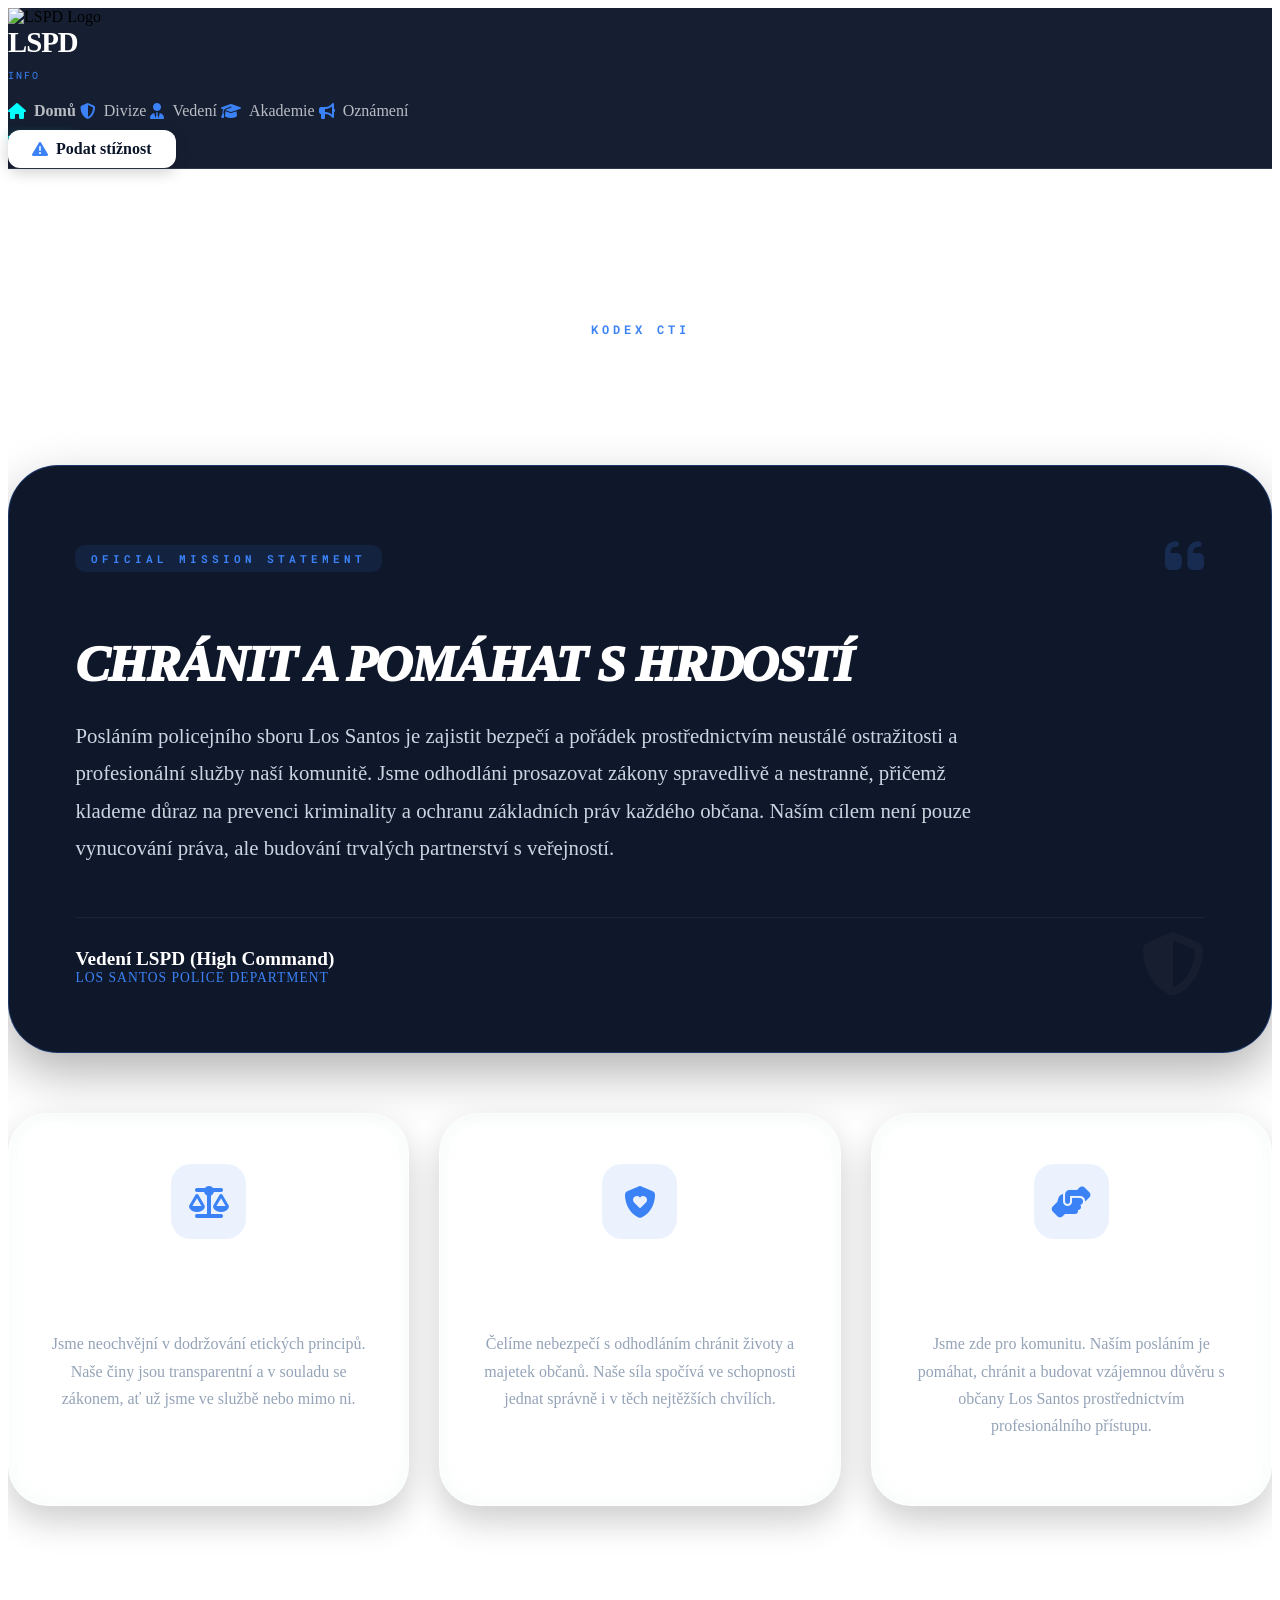
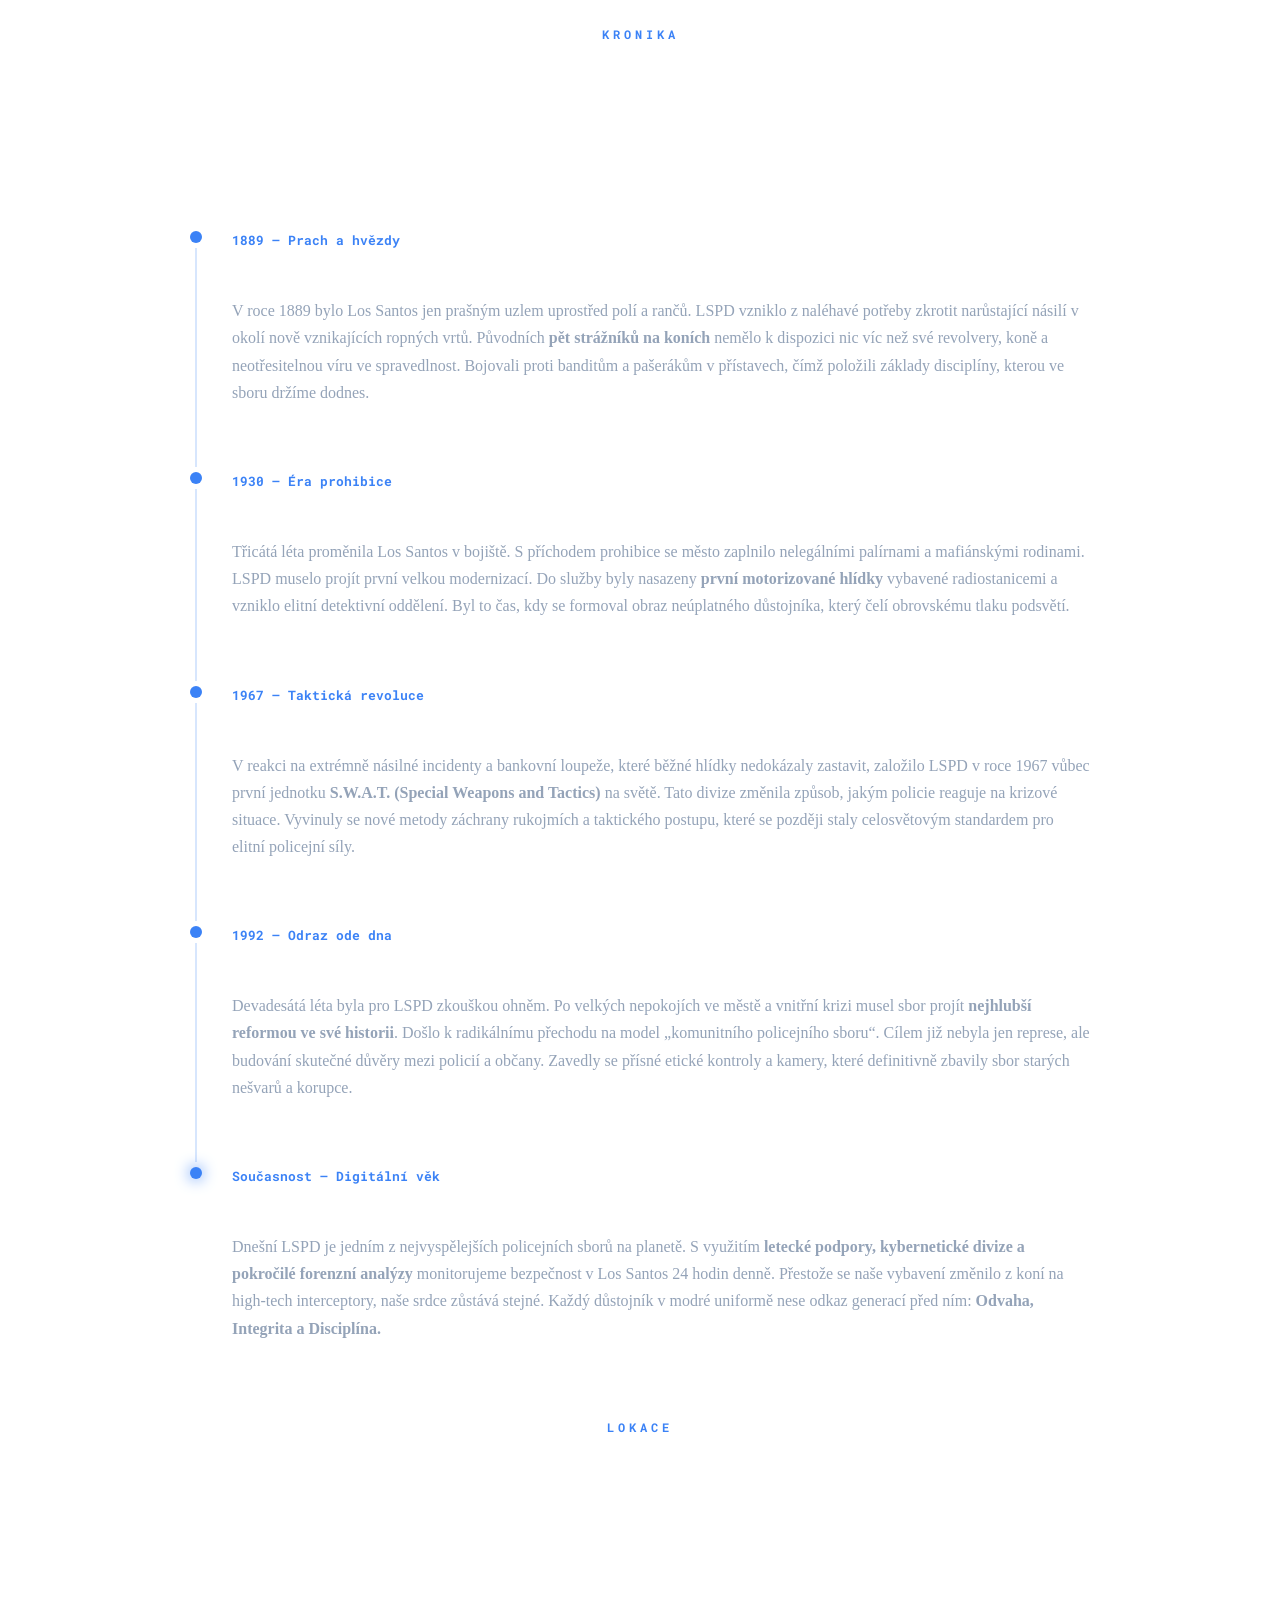
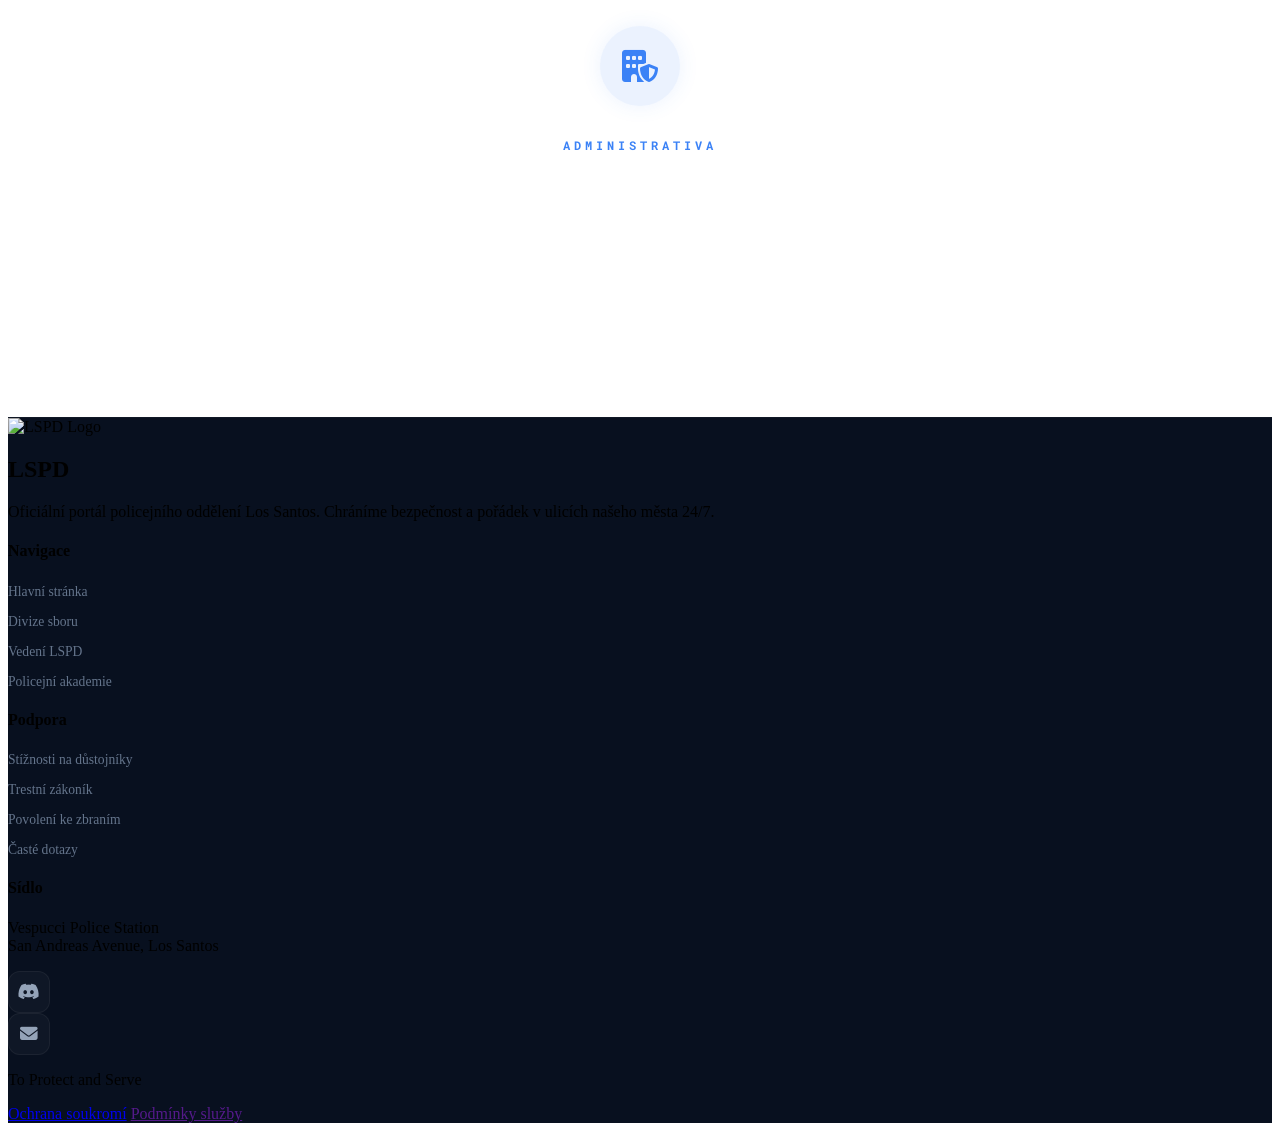
==== commit 9a8d9d01: "Add files via upload" ====
--- a/index.html
+++ b/index.html
@@ -102,7 +102,7 @@
             
             <div class="hero-card-content">
                 <div class="hero-header">
-                    <span class="hero-tag">Oficiální prohlášení o poslání</span>
+                    <span class="hero-tag">Oficial mission statement</span>
                     <div class="hero-icon-box">
                         <i class="fa-solid fa-quote-left"></i>
                     </div>
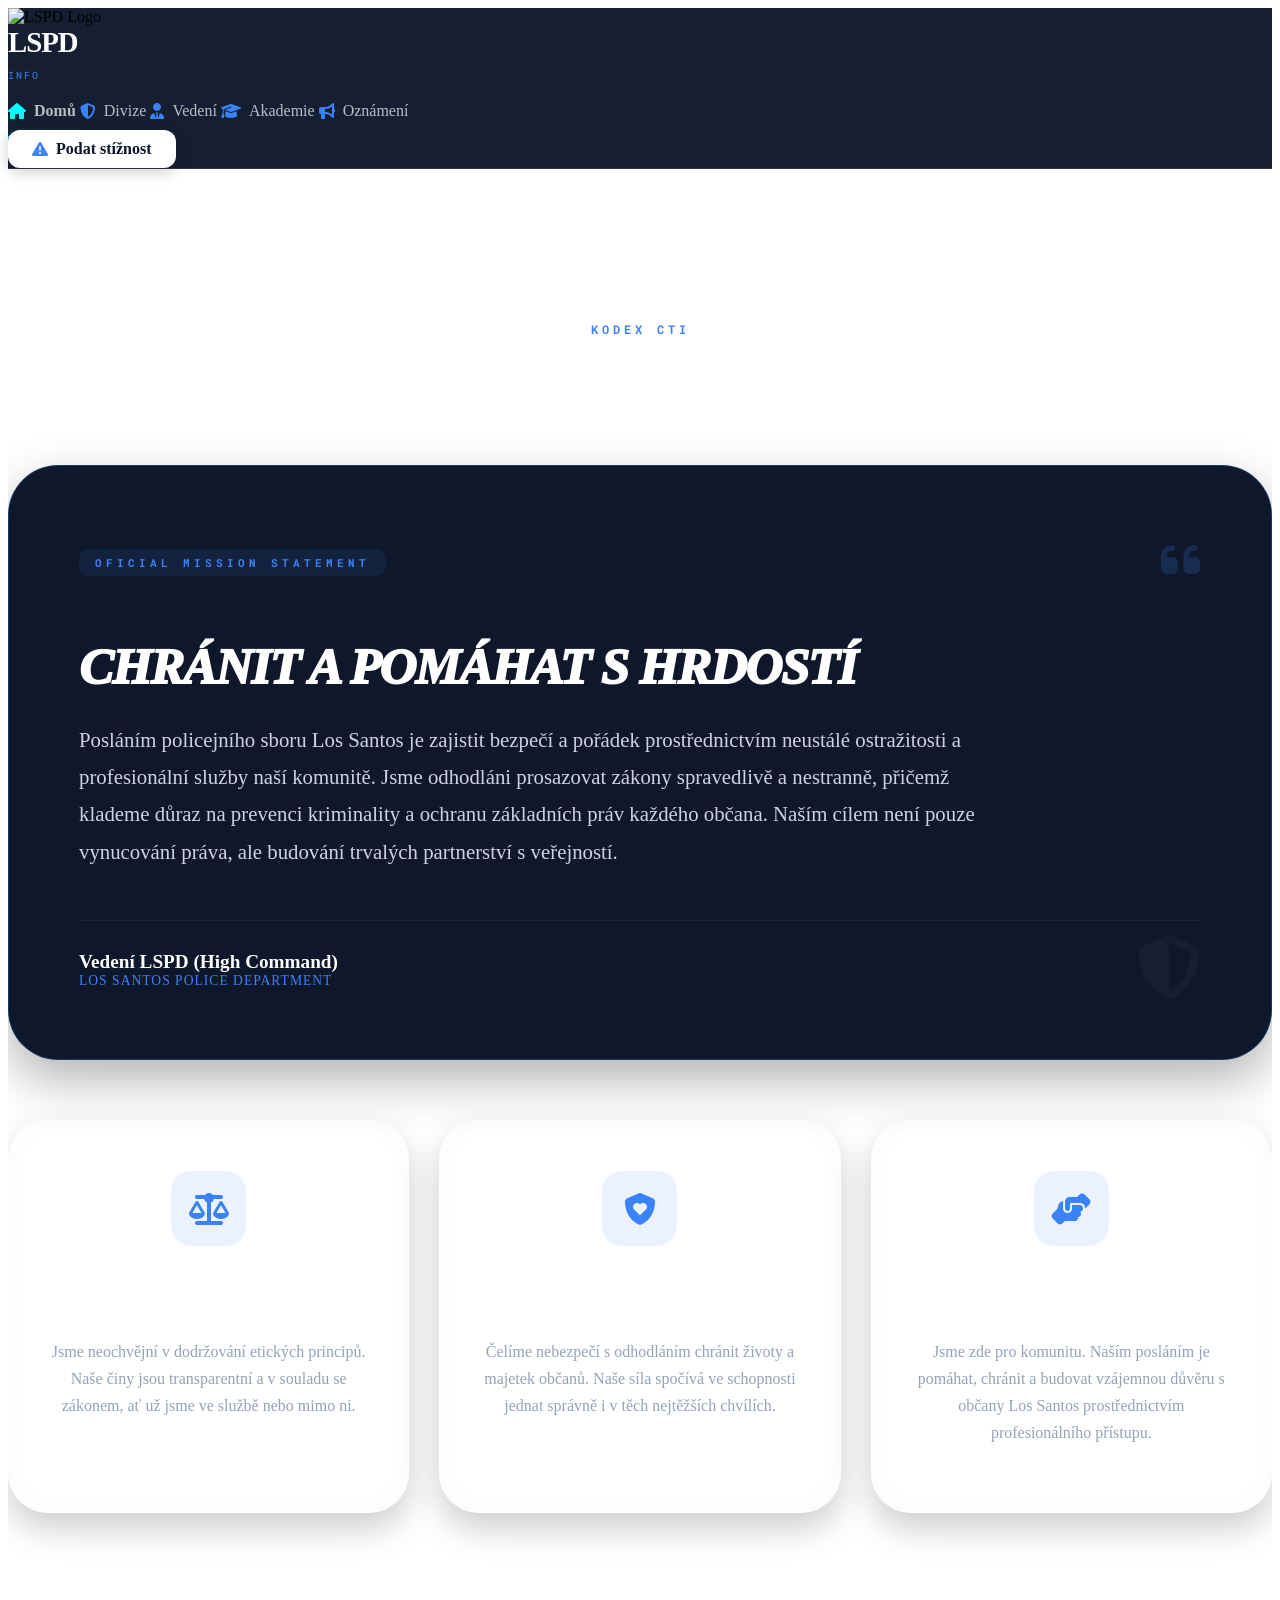
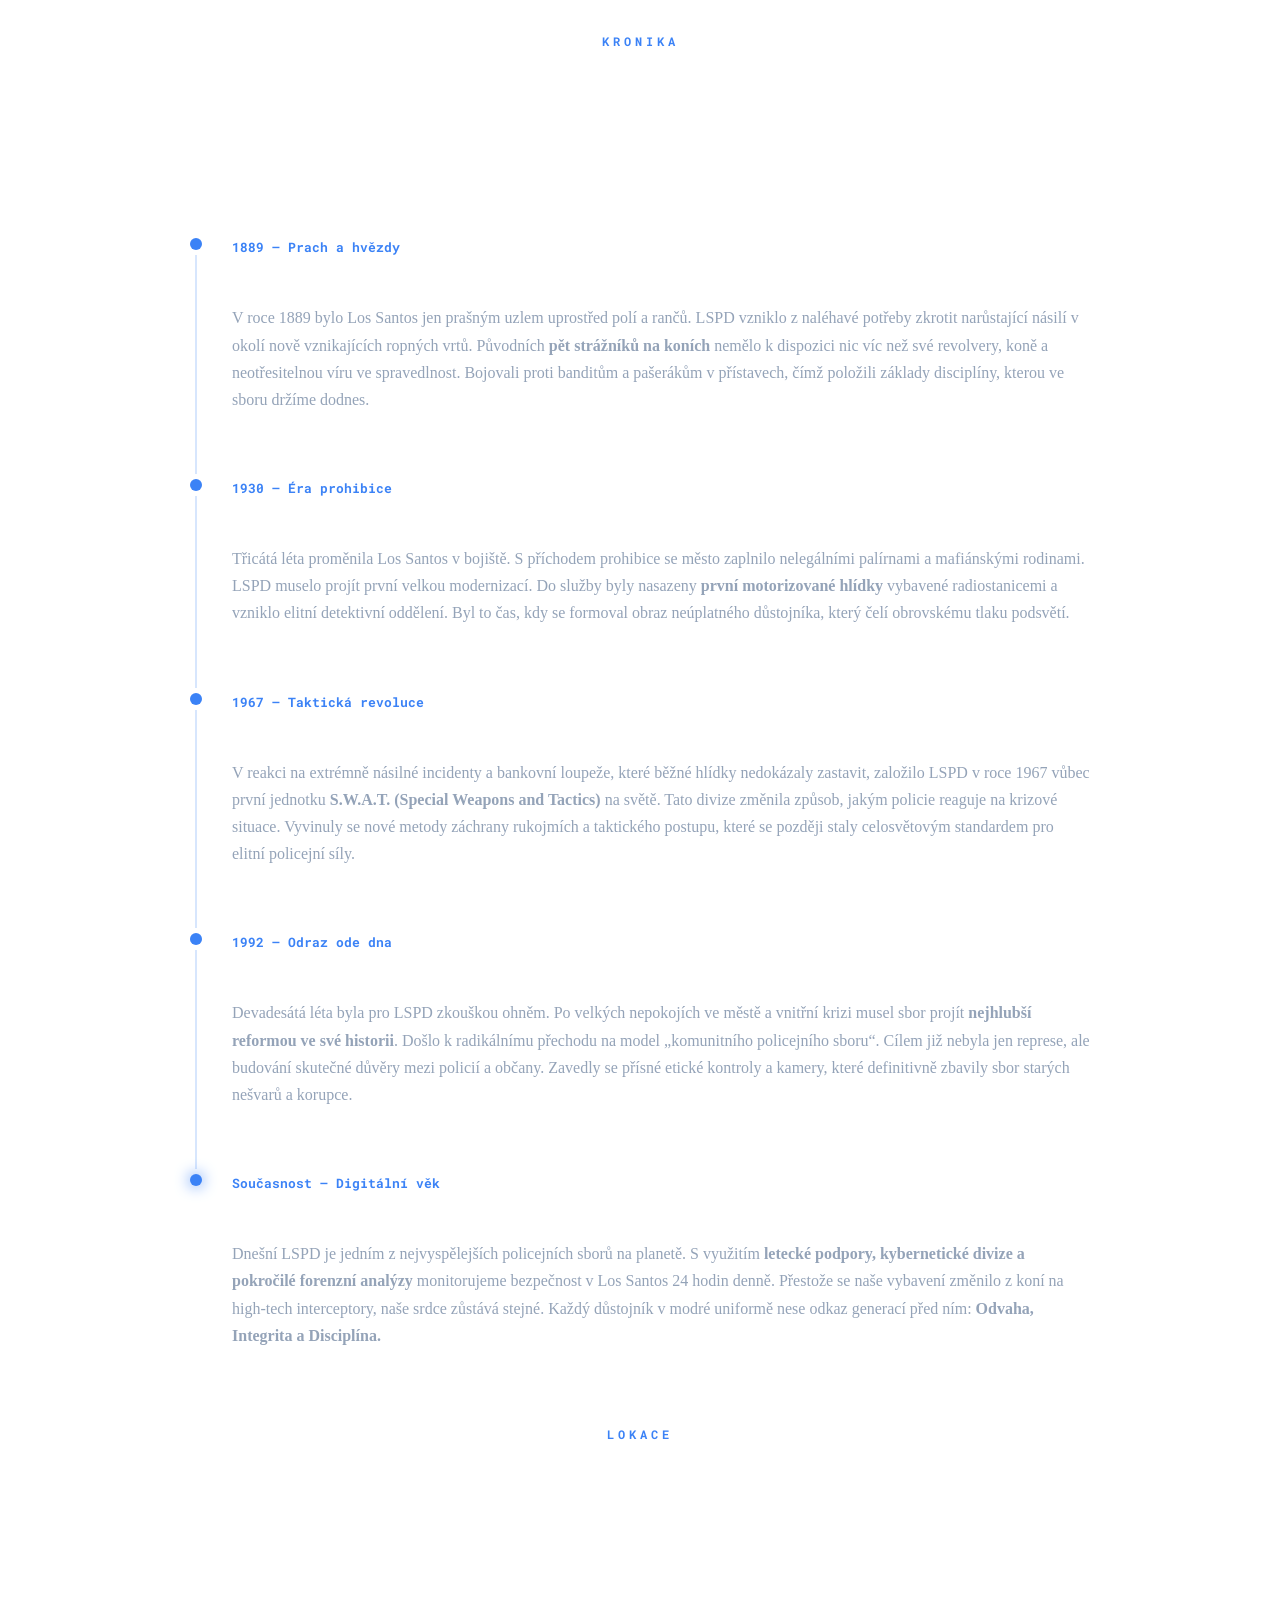
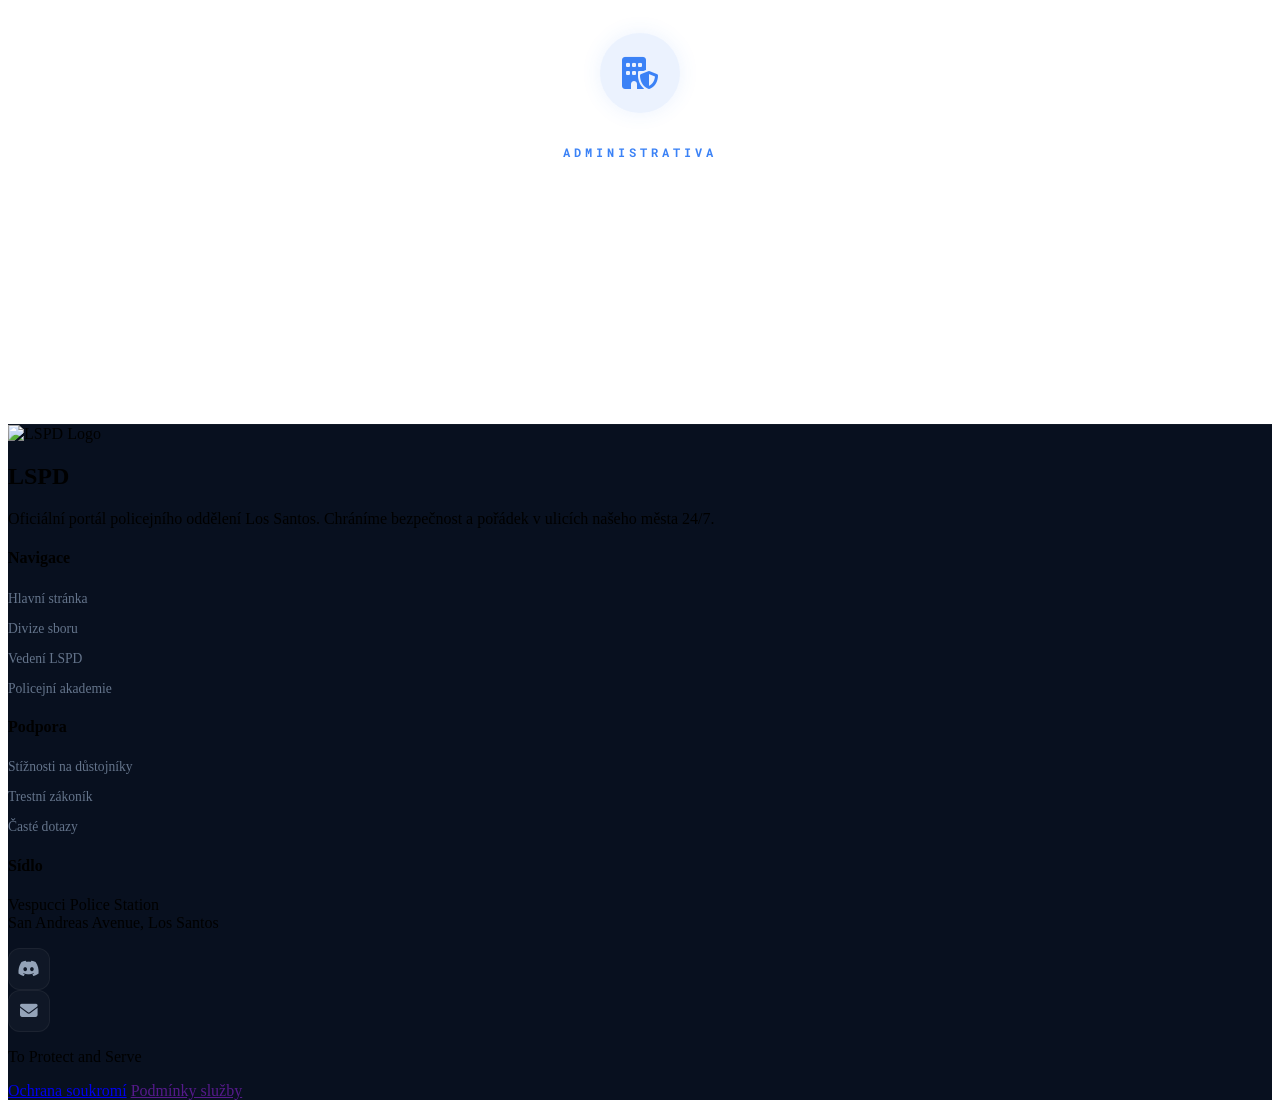
==== commit e1766c8e: "Add files via upload" ====
--- a/index.html
+++ b/index.html
@@ -290,7 +290,7 @@
                 <ul class="footer-links">
                     <li><a href="https://docs.google.com/forms/d/1sW8FSomtoTWtTk2x8ZR8gZJqjrSR2MvSDOze3cM3F0Y/edit?chromeless=1">Stížnosti na důstojníky</a></li>
                     <li><a href="https://discord.gg/twQmHkRu5R">Trestní zákoník</a></li>
-                    <li><a href="#">Povolení ke zbraním</a></li>
+                    
                     <li><a href="#">Časté dotazy</a></li>
                 </ul>
             </div>
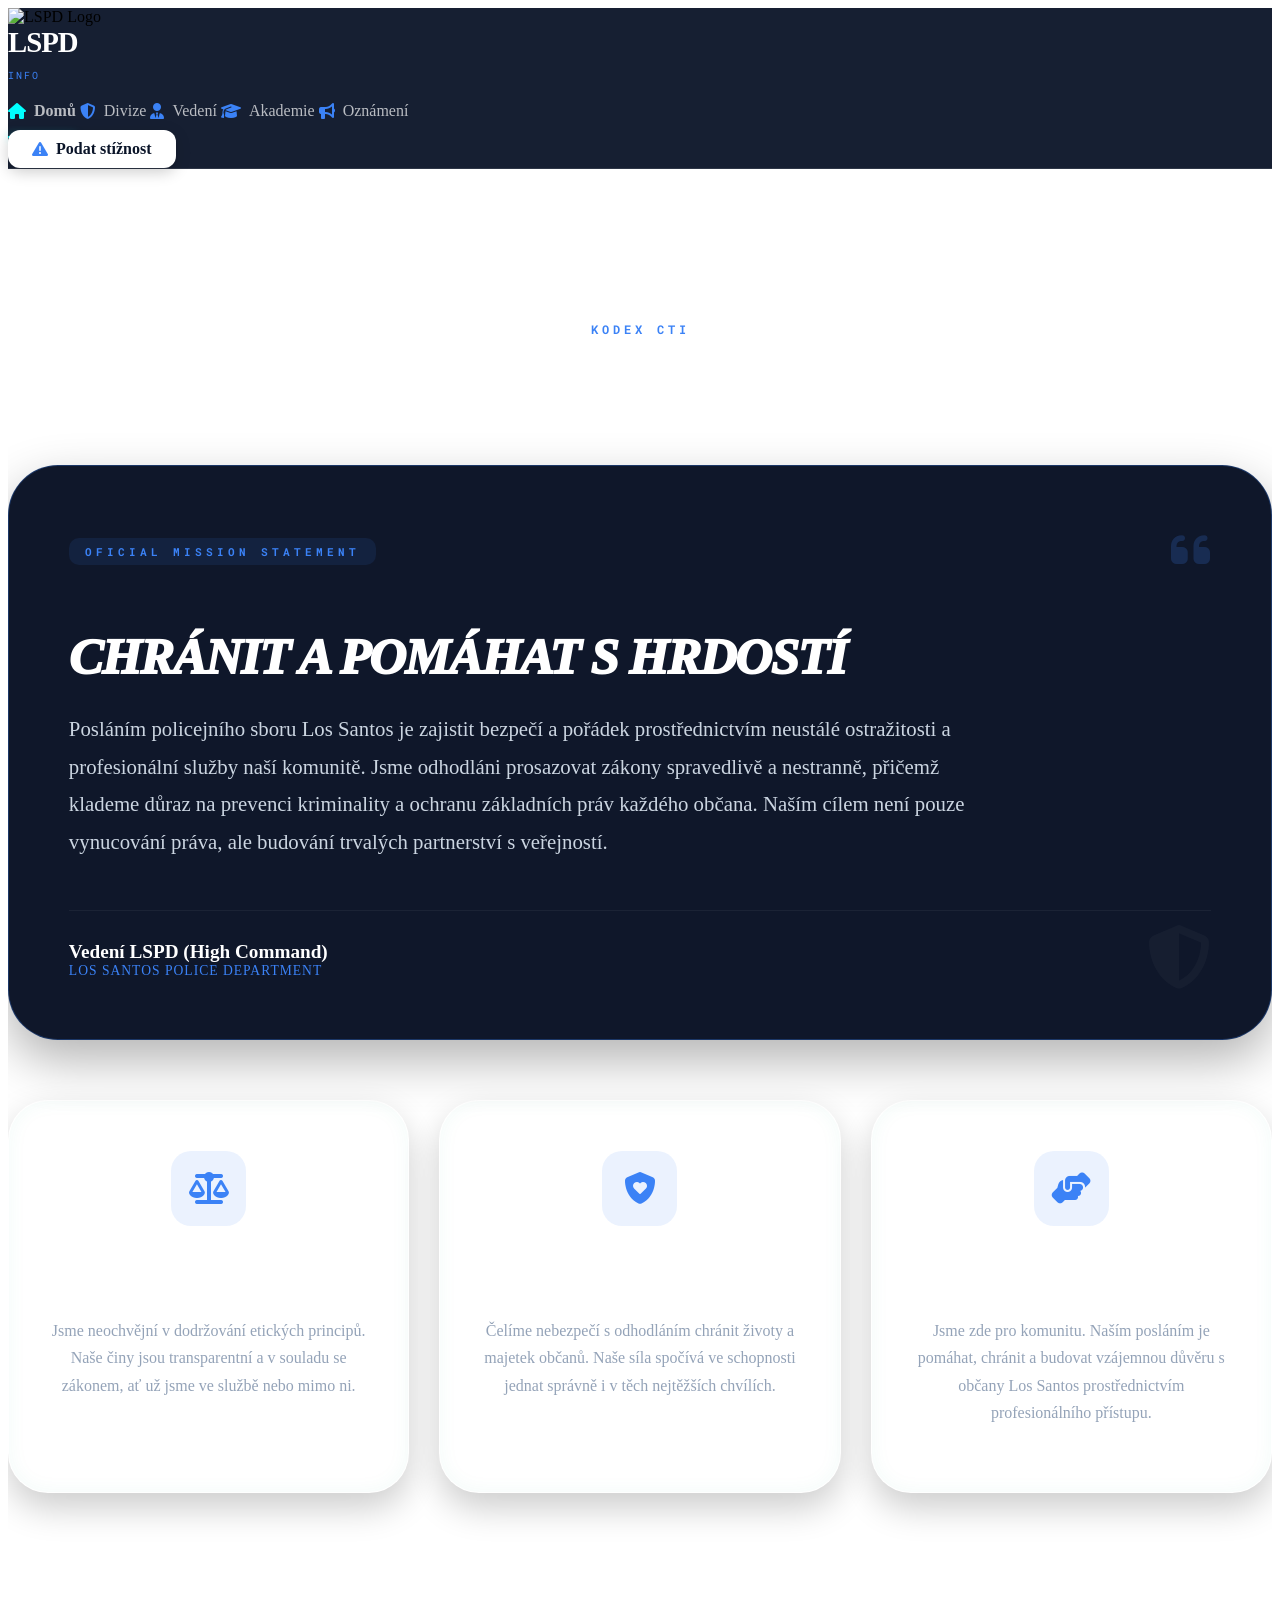
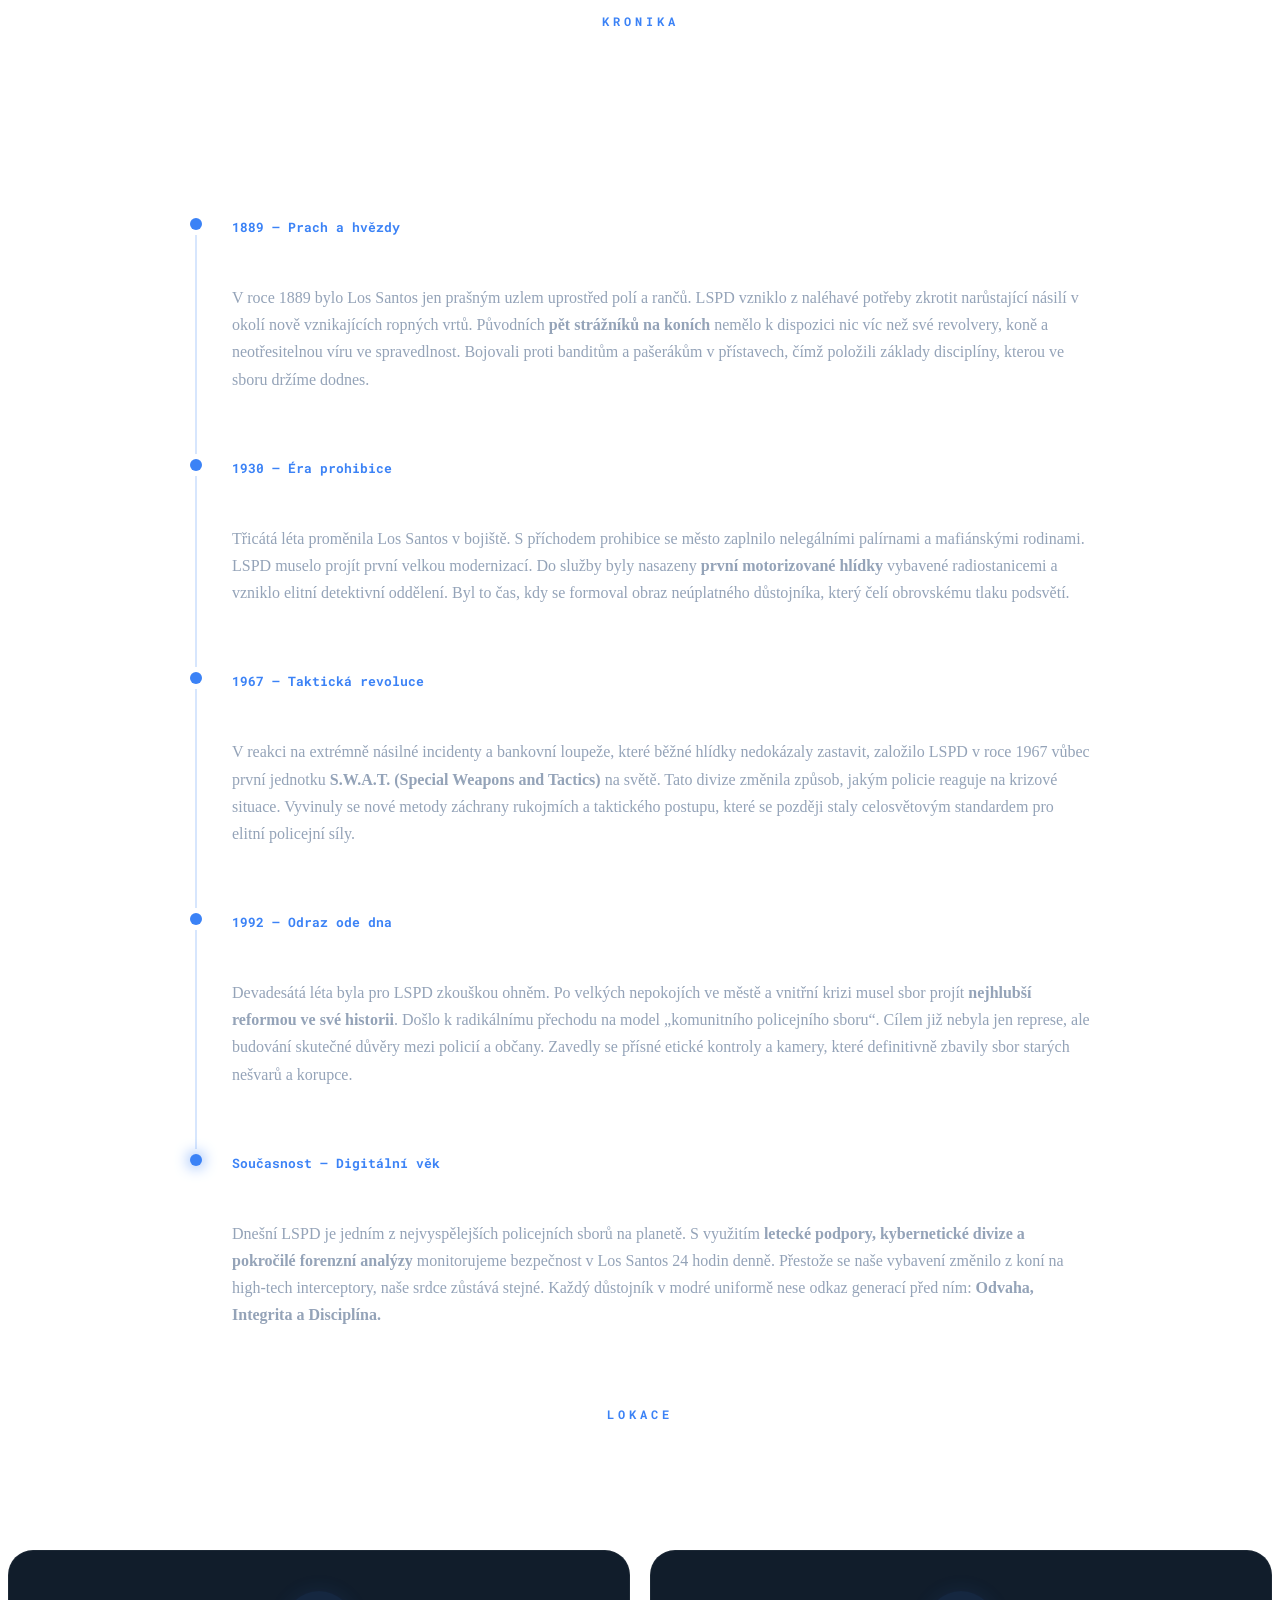
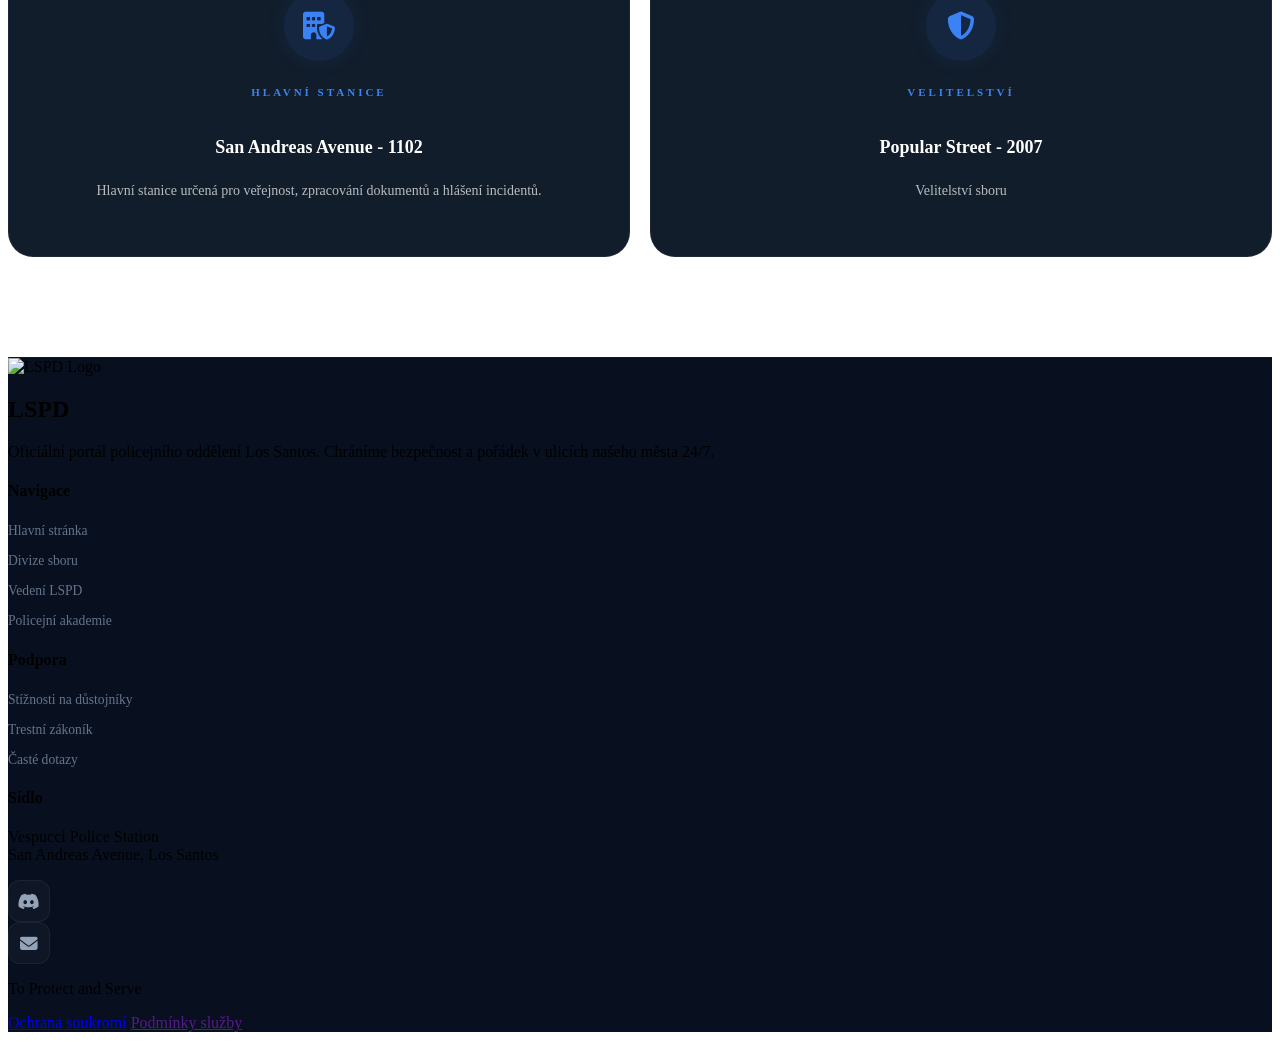
==== commit 9862a567: "Add files via upload" ====
--- a/index.html
+++ b/index.html
@@ -13,6 +13,8 @@
   .alert-hide-check, input[type="checkbox"] {
     display: none !important;
   }
+
+ 
 </style>
 </head>
 <body class="bg-[#0a1428]">
@@ -243,23 +245,32 @@
                 <h2 class="section-title">Kde nás najdete</h2>
             </div>
 
-            <div class="flex justify-center mb-32">
-                <div class="big-address-card">
-                    <div class="icon-circle"><i class="fa-solid fa-building-shield"></i></div>
-                    <span class="section-label">Administrativa</span>
-                    <h3>San Andreas Avenue - 1102</h3>
-                    <p>Hlavní stanice určená pro veřejnost, zpracování dokumentů a hlášení incidentů.</p>
-                </div>
+
+<div class="station-container-final">
+
+    <div class="station-card-v2">
+        <div class="icon-box-v2">
+            <i class="fa-solid fa-building-shield"></i>
+        </div>
+        <span class="st-label">Hlavní stanice</span>
+        <h4 class="st-name">San Andreas Avenue - 1102</h4>
+        <p class="st-desc">Hlavní stanice určená pro veřejnost, zpracování dokumentů a hlášení incidentů.</p>
+    </div>
+
+    <div class="station-card-v2">
+        <div class="icon-box-v2">
+            <i class="fa-solid fa-shield-halved"></i>
+        </div>
+        <span class="st-label">Velitelství</span>
+        <h4 class="st-name">Popular Street - 2007</h4>
+        <p class="st-desc">Velitelství sboru</p>
+    </div>
+
+</div>
+
 
         
-
-            
-
-        </div>
-
-
-        
-    </main>
+</main>
 
     <footer class="main-footer">
     <div class="max-w-screen-2xl mx-auto px-8 py-16">
--- a/style.css
+++ b/style.css
@@ -1415,3 +1415,12 @@
 }
 
 
+.station-container-final { display: grid; grid-template-columns: 1fr 1fr; gap: 20px; width: 100%; margin-top: 30px; }
+.station-card-v2 { background: #111d2b; border: 1px solid rgba(255,255,255,0.05); border-radius: 25px; padding: 40px 20px; display: flex; flex-direction: column; align-items: center; text-align: center; transition: 0.3s; }
+.station-card-v2:hover { background: #162536; border-color: #3b82f6; transform: translateY(-5px); }
+.icon-box-v2 { width: 70px; height: 70px; background: rgba(59,130,246,0.1); color: #3b82f6; border-radius: 50%; display: flex; align-items: center; justify-content: center; font-size: 28px; margin-bottom: 25px; box-shadow: 0 0 20px rgba(59,130,246,0.1); }
+.st-label { color: #3b82f6; font-size: 11px; font-weight: 900; text-transform: uppercase; letter-spacing: 3px; margin-bottom: 15px; }
+.st-name { color: #fff; font-size: 18px; font-weight: 700; margin-bottom: 8px; }
+.st-desc { color: rgba(255,255,255,0.7); font-size: 14px; line-height: 1.6; max-width: 80%; }
+
+
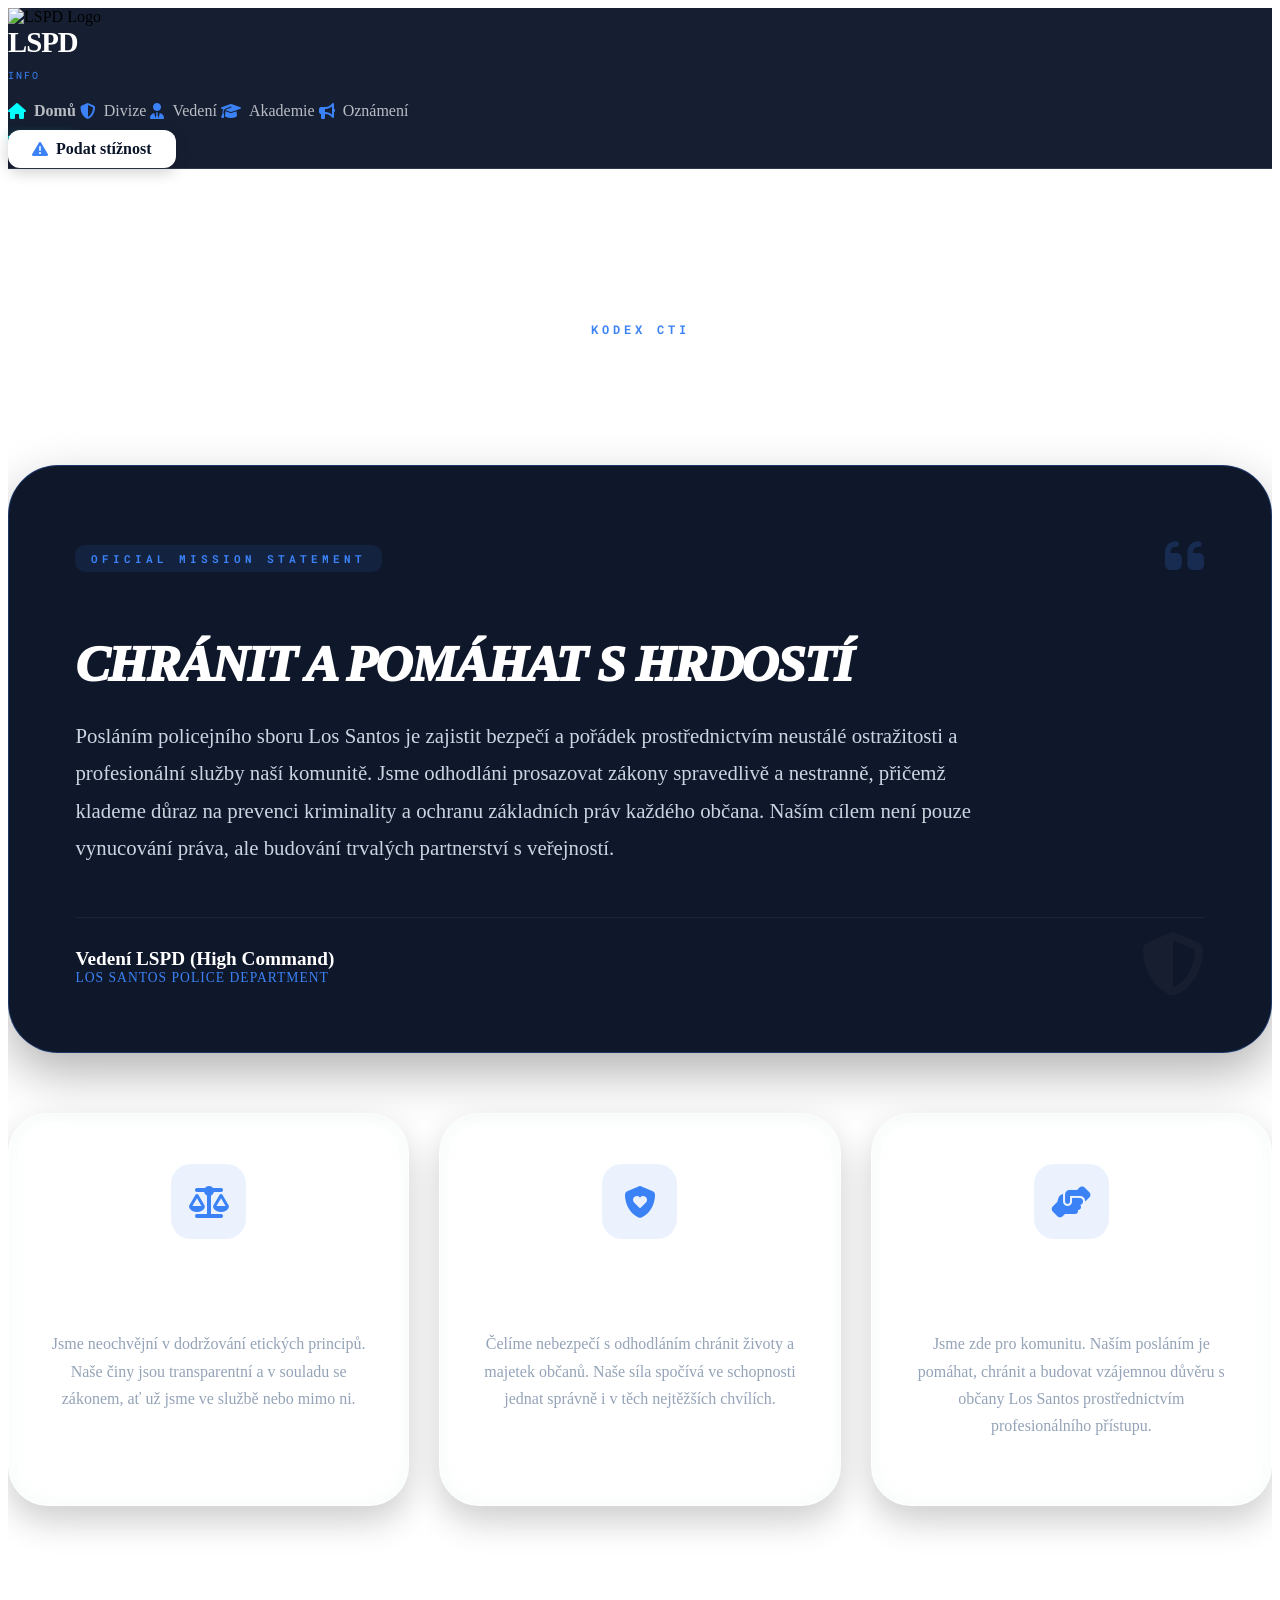
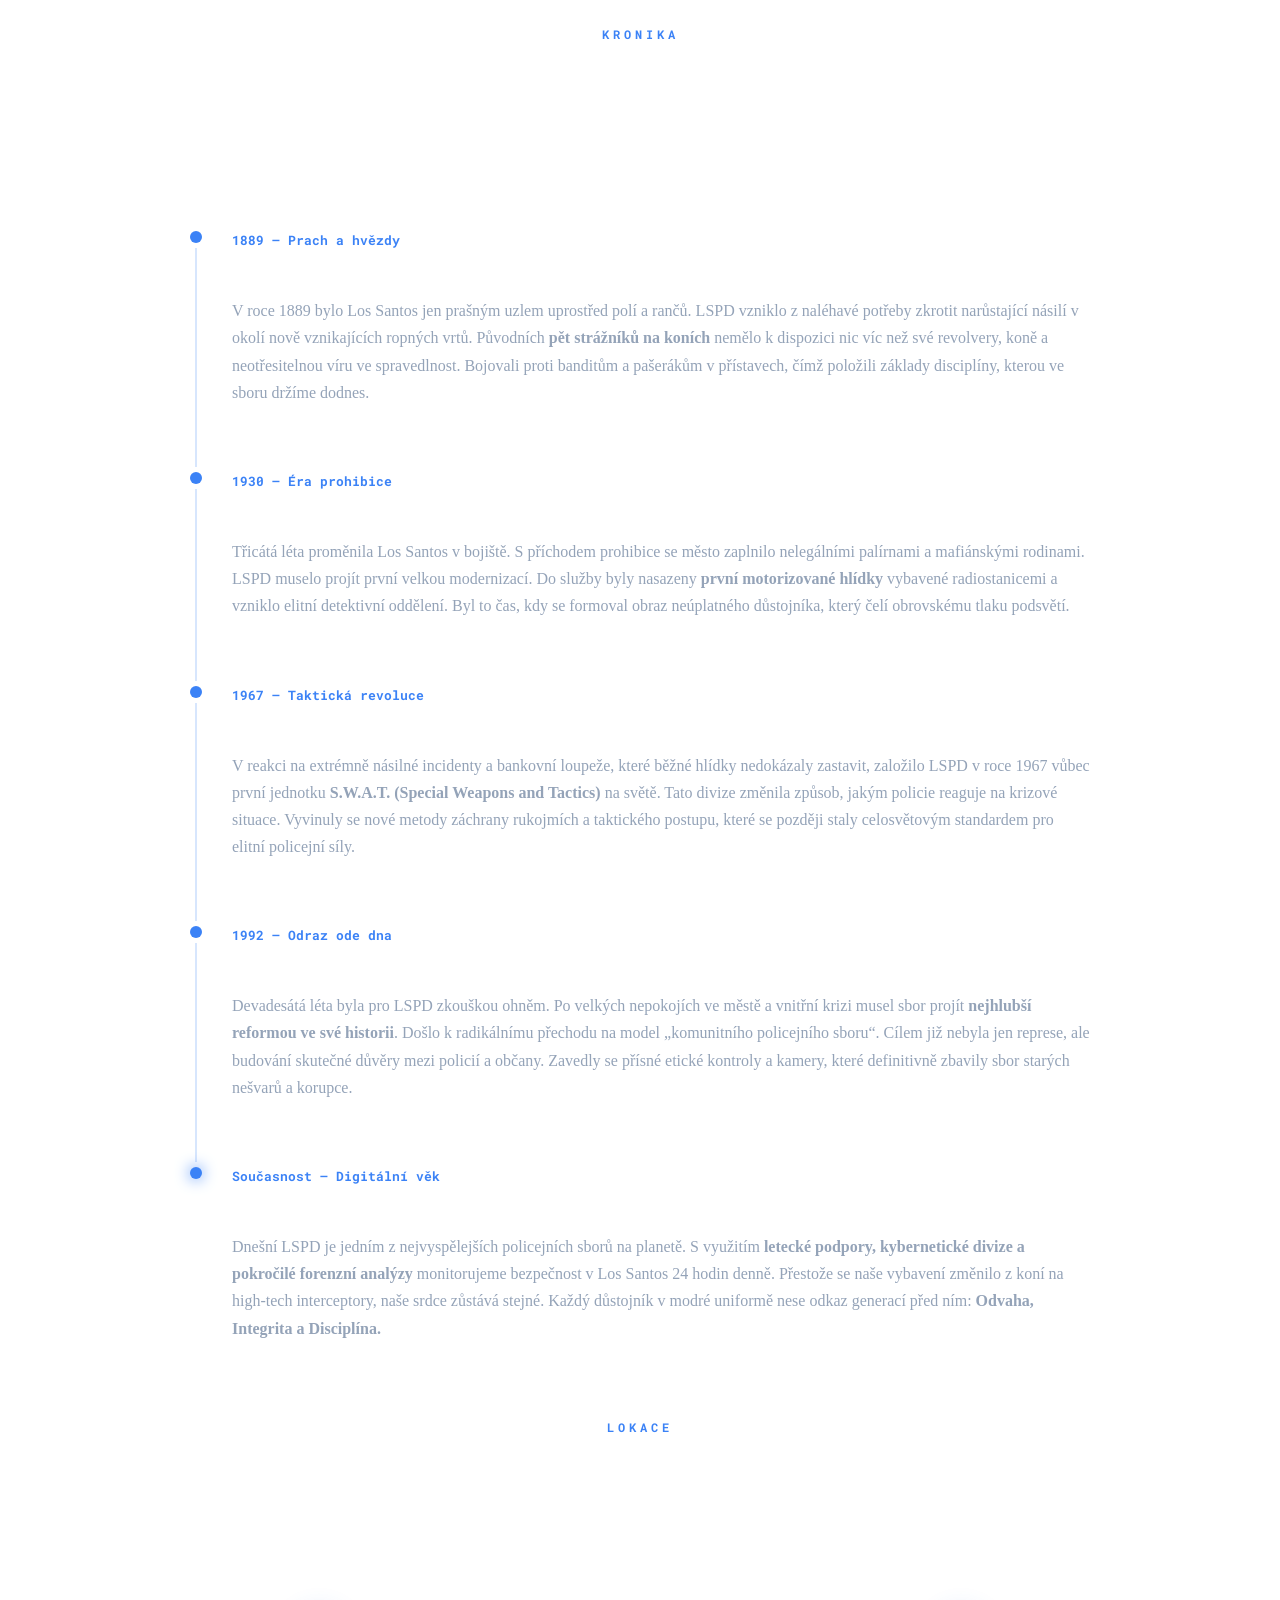
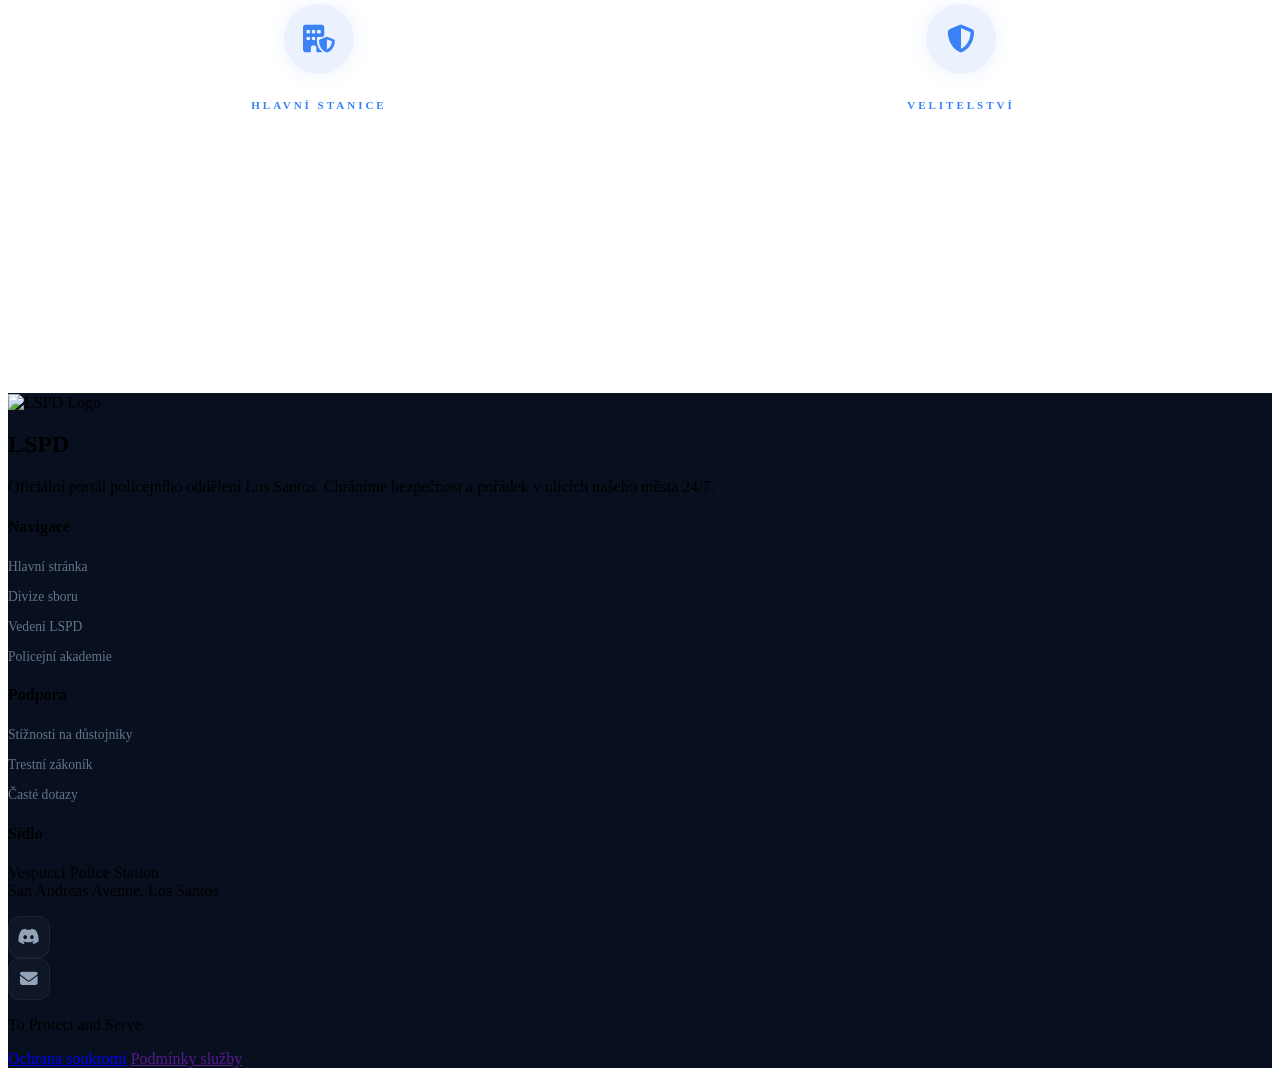
==== commit 00d5a01a: "Add files via upload" ====
--- a/index.html
+++ b/index.html
@@ -263,7 +263,7 @@
         </div>
         <span class="st-label">Velitelství</span>
         <h4 class="st-name">Popular Street - 2007</h4>
-        <p class="st-desc">Velitelství sboru</p>
+        <p class="st-desc">Hlavní sídlo  velitelství a strategického plánování. Tato stanice slouží výhradně pro administrativní a velitelské účely sboru.</p>
     </div>
 
 </div>
--- a/style.css
+++ b/style.css
@@ -1416,8 +1416,8 @@
 
 
 .station-container-final { display: grid; grid-template-columns: 1fr 1fr; gap: 20px; width: 100%; margin-top: 30px; }
-.station-card-v2 { background: #111d2b; border: 1px solid rgba(255,255,255,0.05); border-radius: 25px; padding: 40px 20px; display: flex; flex-direction: column; align-items: center; text-align: center; transition: 0.3s; }
-.station-card-v2:hover { background: #162536; border-color: #3b82f6; transform: translateY(-5px); }
+.station-card-v2 { background: rgba(255, 255, 255, 0.02); border: 1px solid rgba(255,255,255,0.05); border-radius: 25px; padding: 40px 20px; display: flex; flex-direction: column; align-items: center; text-align: center; transition: 0.3s; }
+.station-card-v2:hover { background: rgba(255, 255, 255, 0.02); border-color: #3b82f6; transform: translateY(-5px); }
 .icon-box-v2 { width: 70px; height: 70px; background: rgba(59,130,246,0.1); color: #3b82f6; border-radius: 50%; display: flex; align-items: center; justify-content: center; font-size: 28px; margin-bottom: 25px; box-shadow: 0 0 20px rgba(59,130,246,0.1); }
 .st-label { color: #3b82f6; font-size: 11px; font-weight: 900; text-transform: uppercase; letter-spacing: 3px; margin-bottom: 15px; }
 .st-name { color: #fff; font-size: 18px; font-weight: 700; margin-bottom: 8px; }
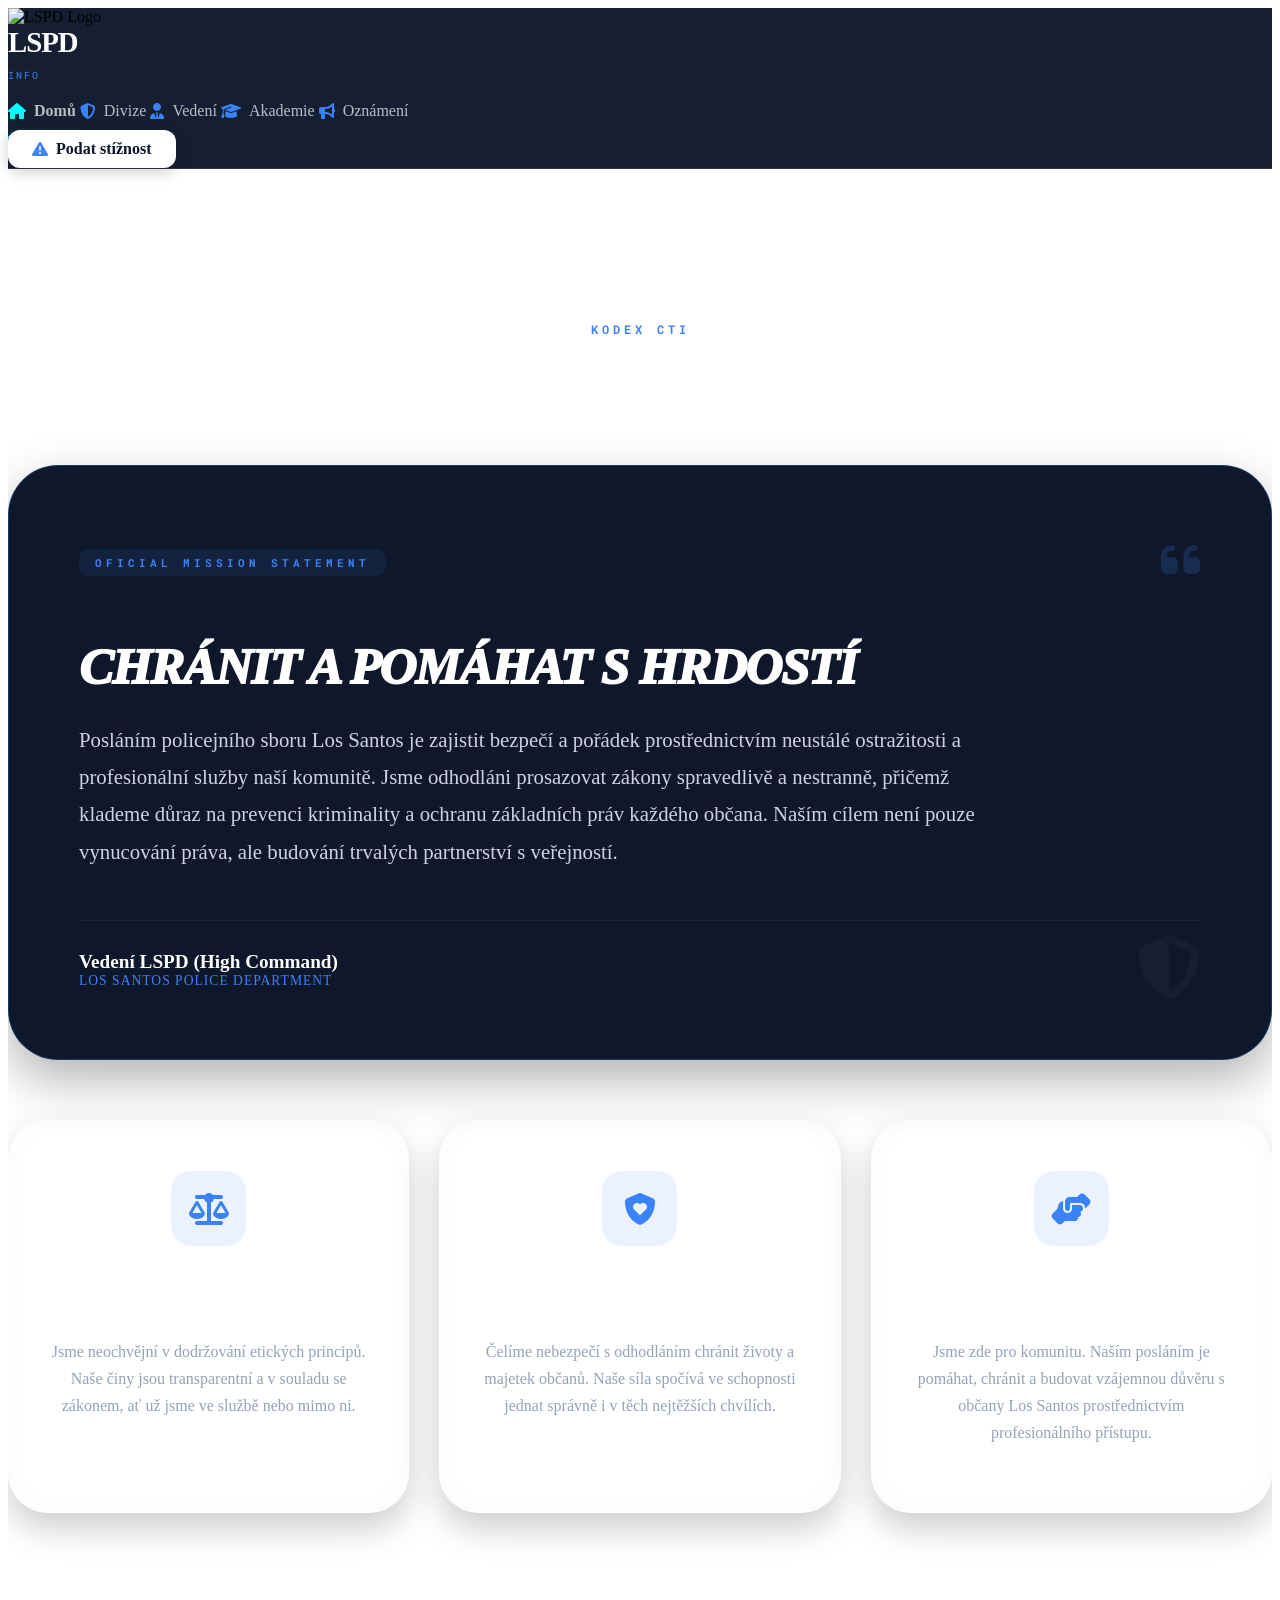
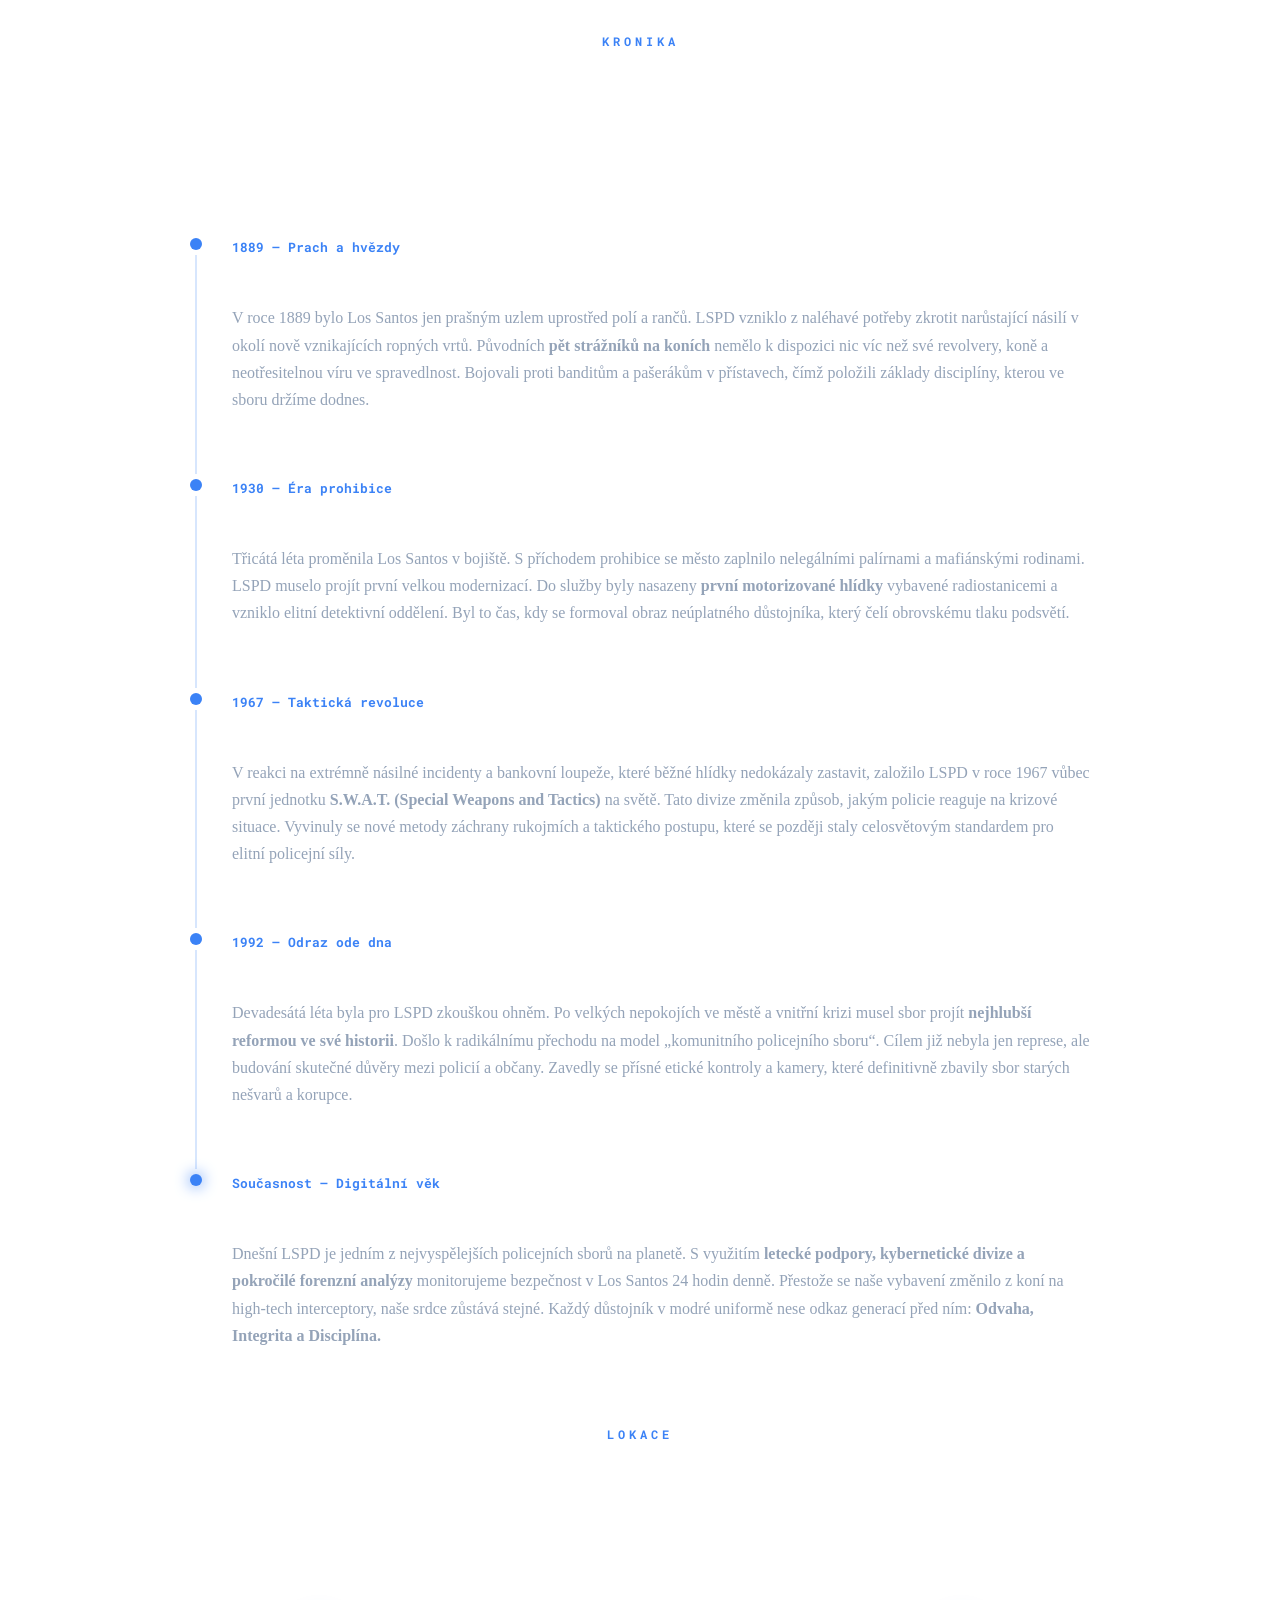
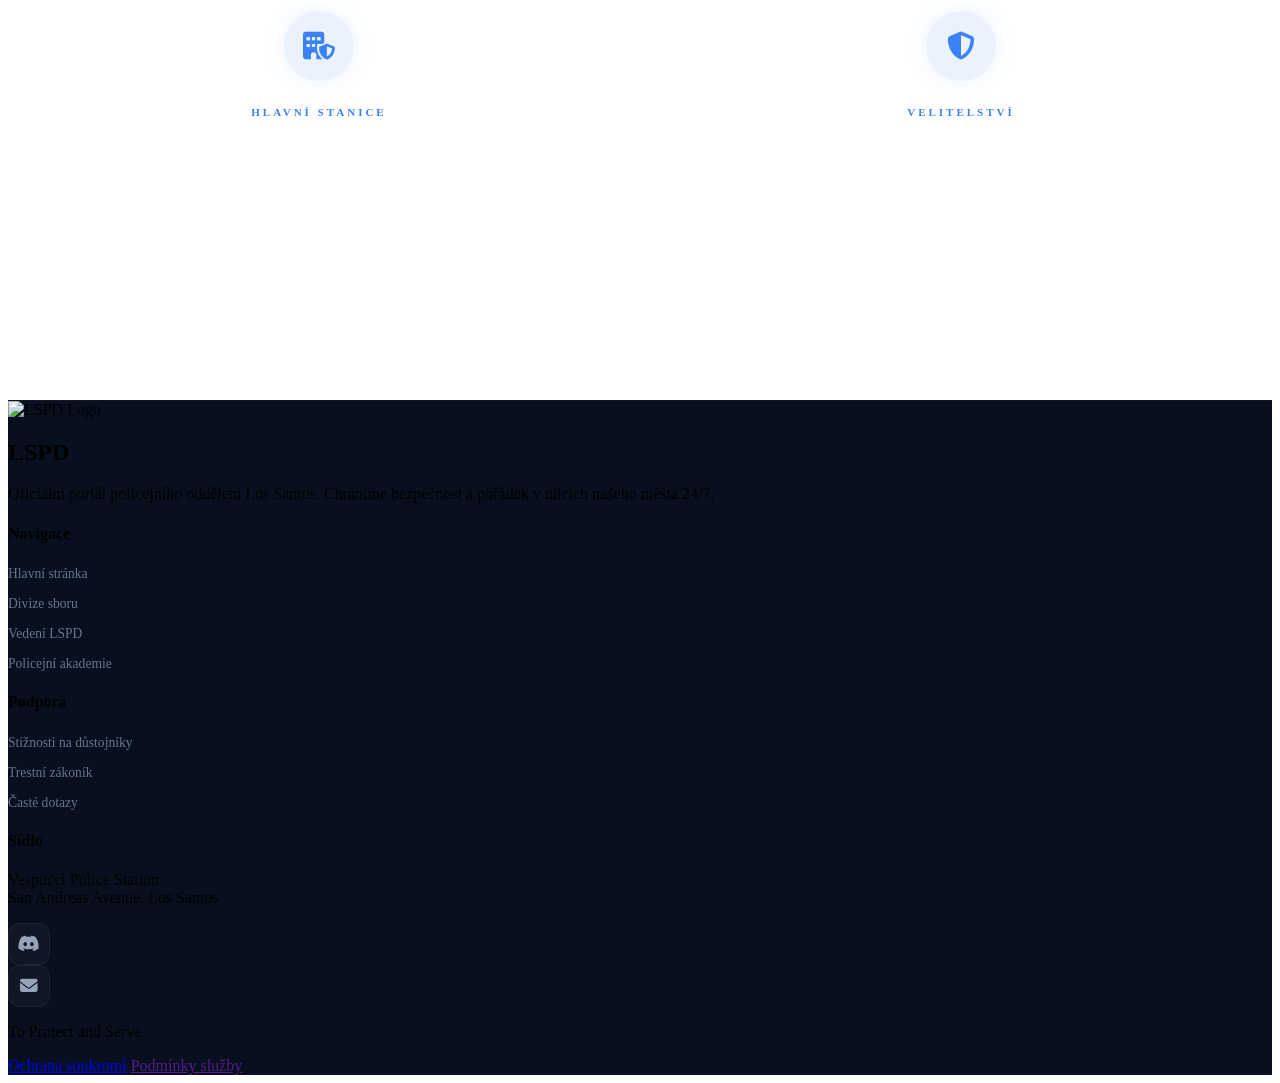
==== commit a2aaa79f: "Add files via upload" ====
--- a/index.html
+++ b/index.html
@@ -262,7 +262,7 @@
             <i class="fa-solid fa-shield-halved"></i>
         </div>
         <span class="st-label">Velitelství</span>
-        <h4 class="st-name">Popular Street - 2007</h4>
+        <h4 class="st-name">Sinner Street, Mission Row - 1102</h4>
         <p class="st-desc">Hlavní sídlo  velitelství a strategického plánování. Tato stanice slouží výhradně pro administrativní a velitelské účely sboru.</p>
     </div>
 
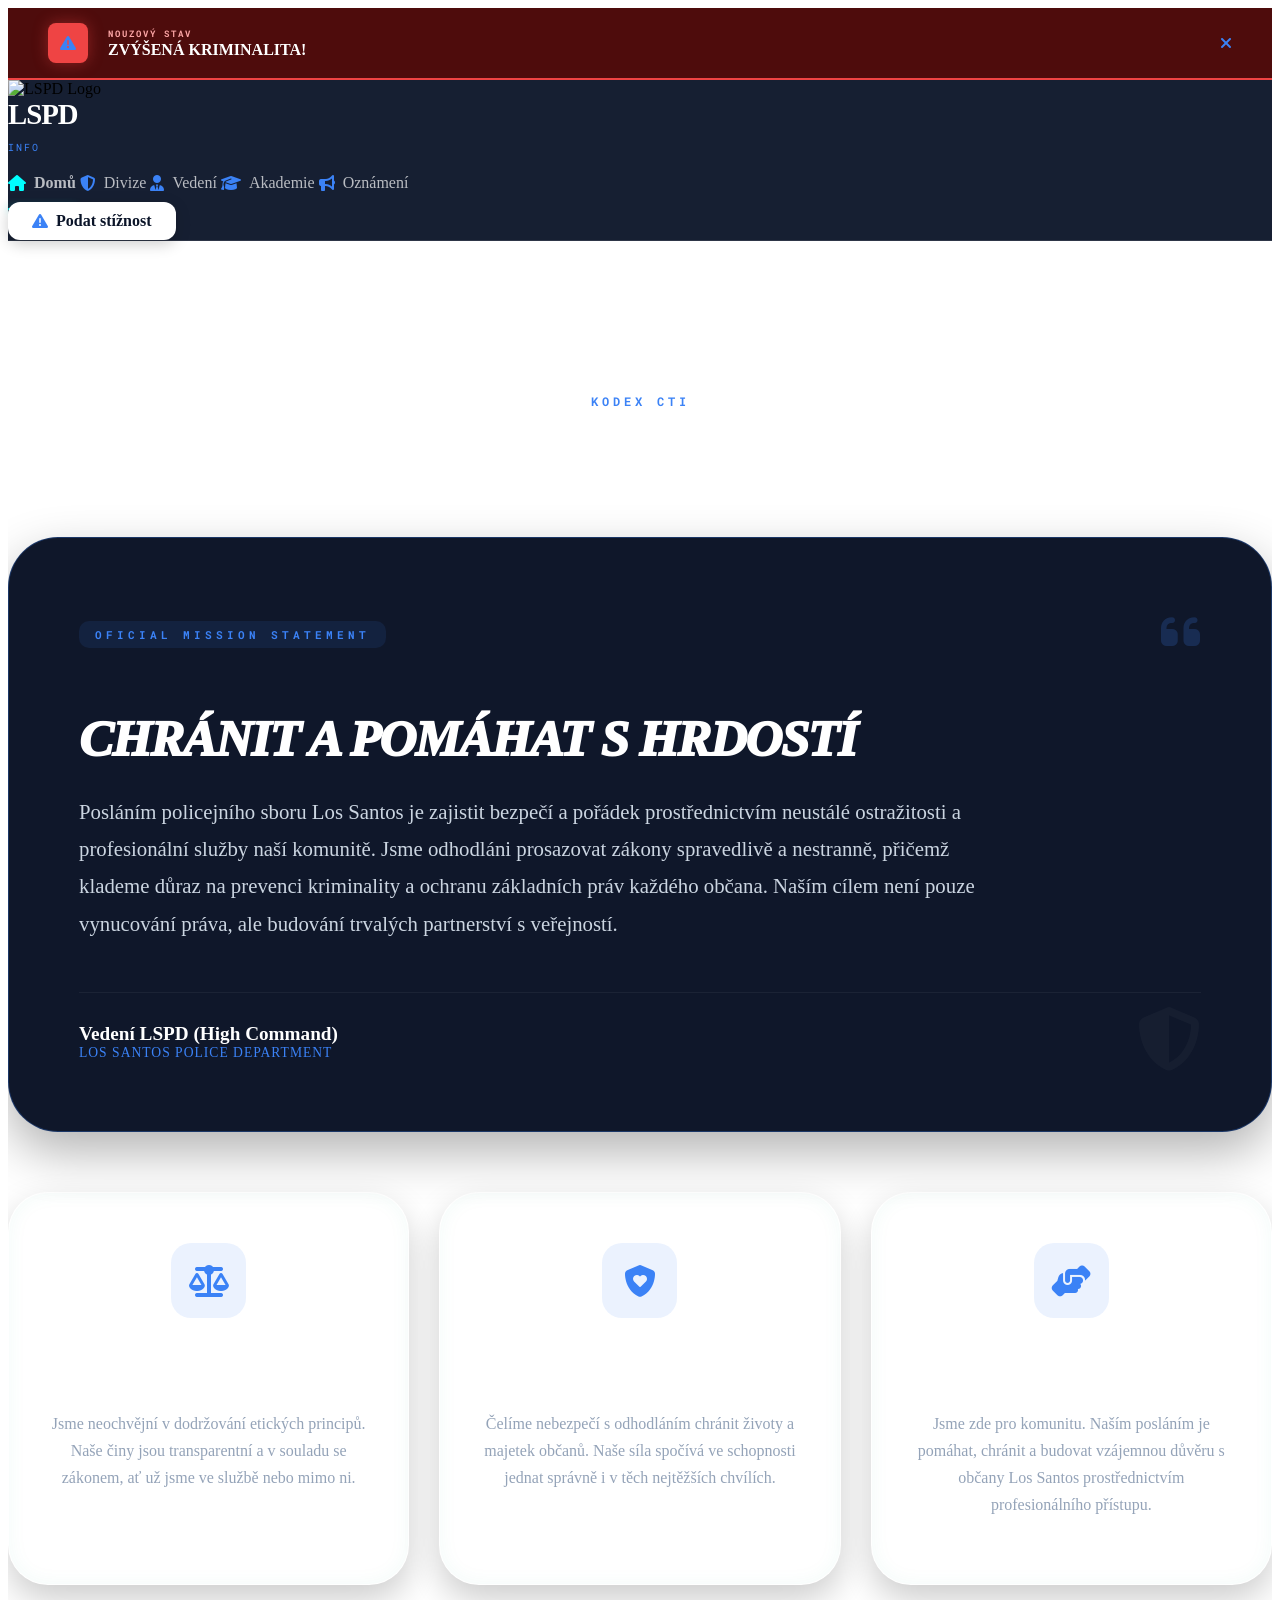
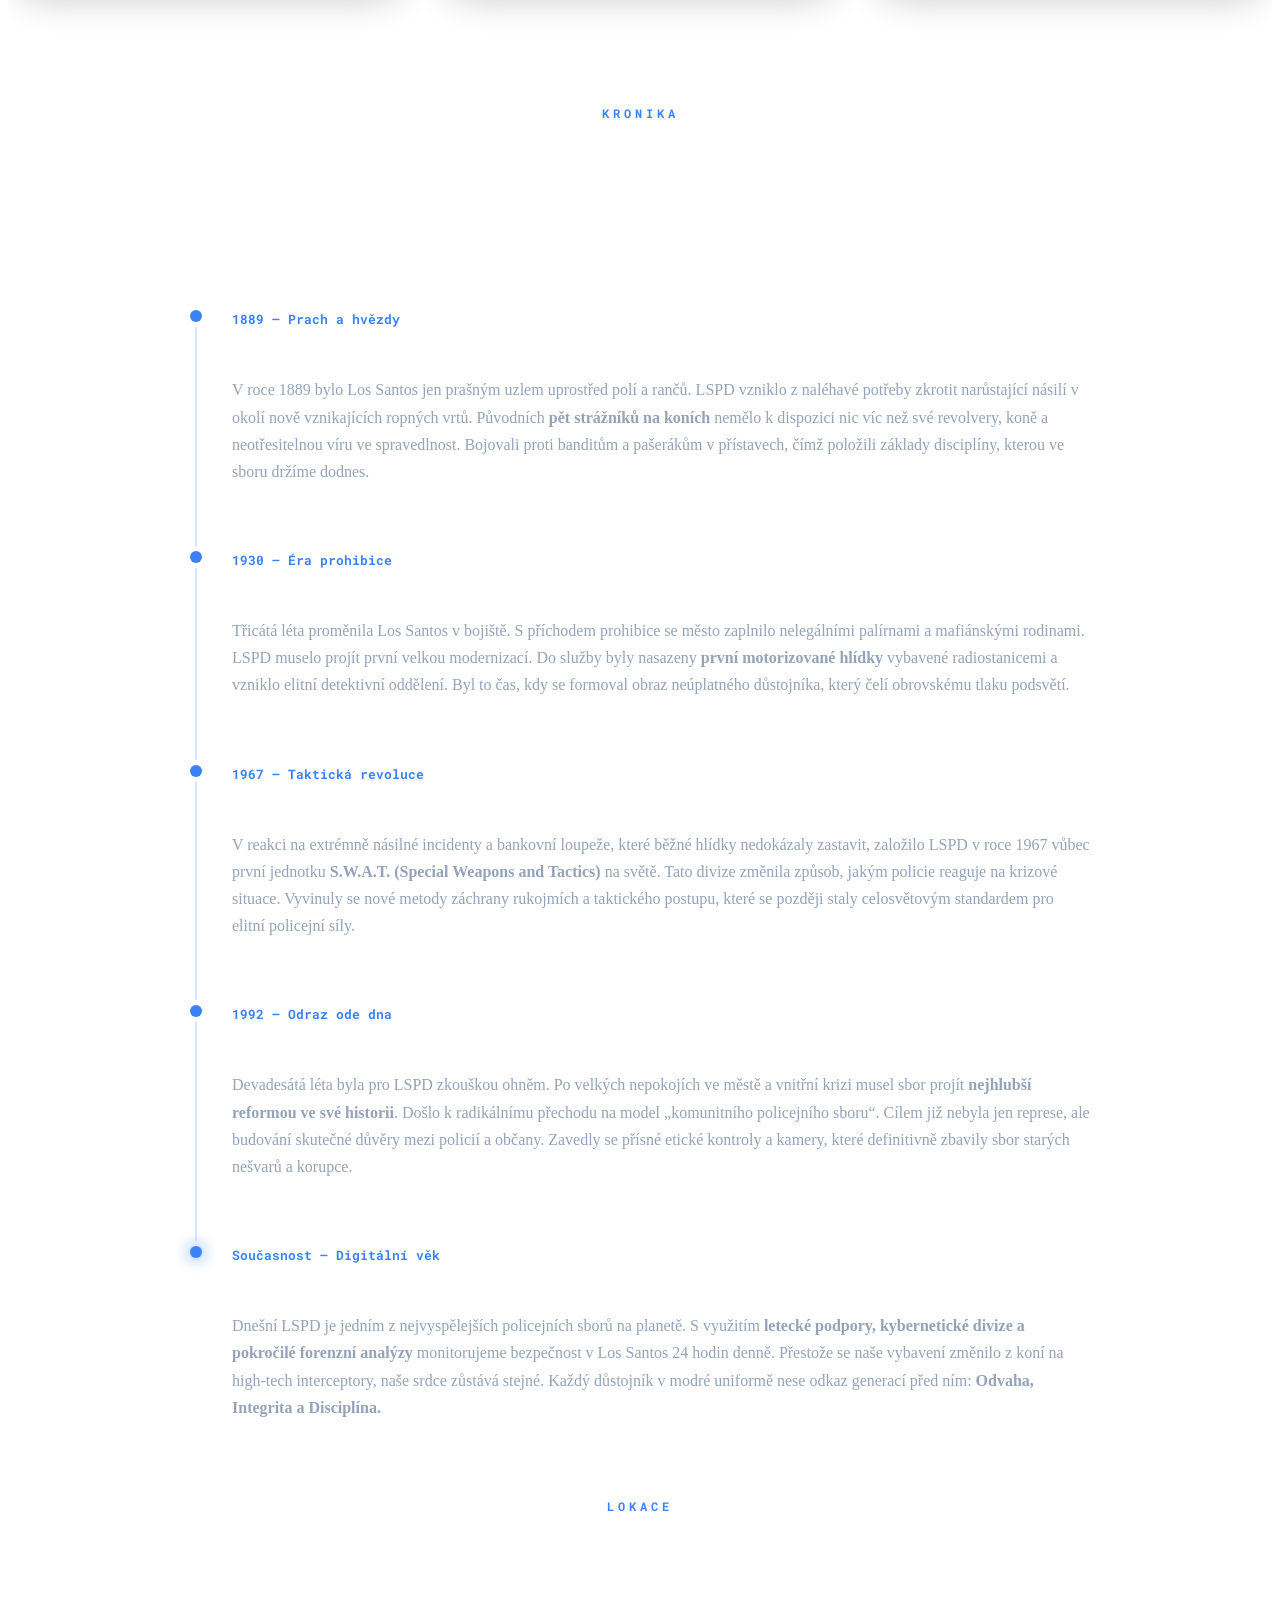
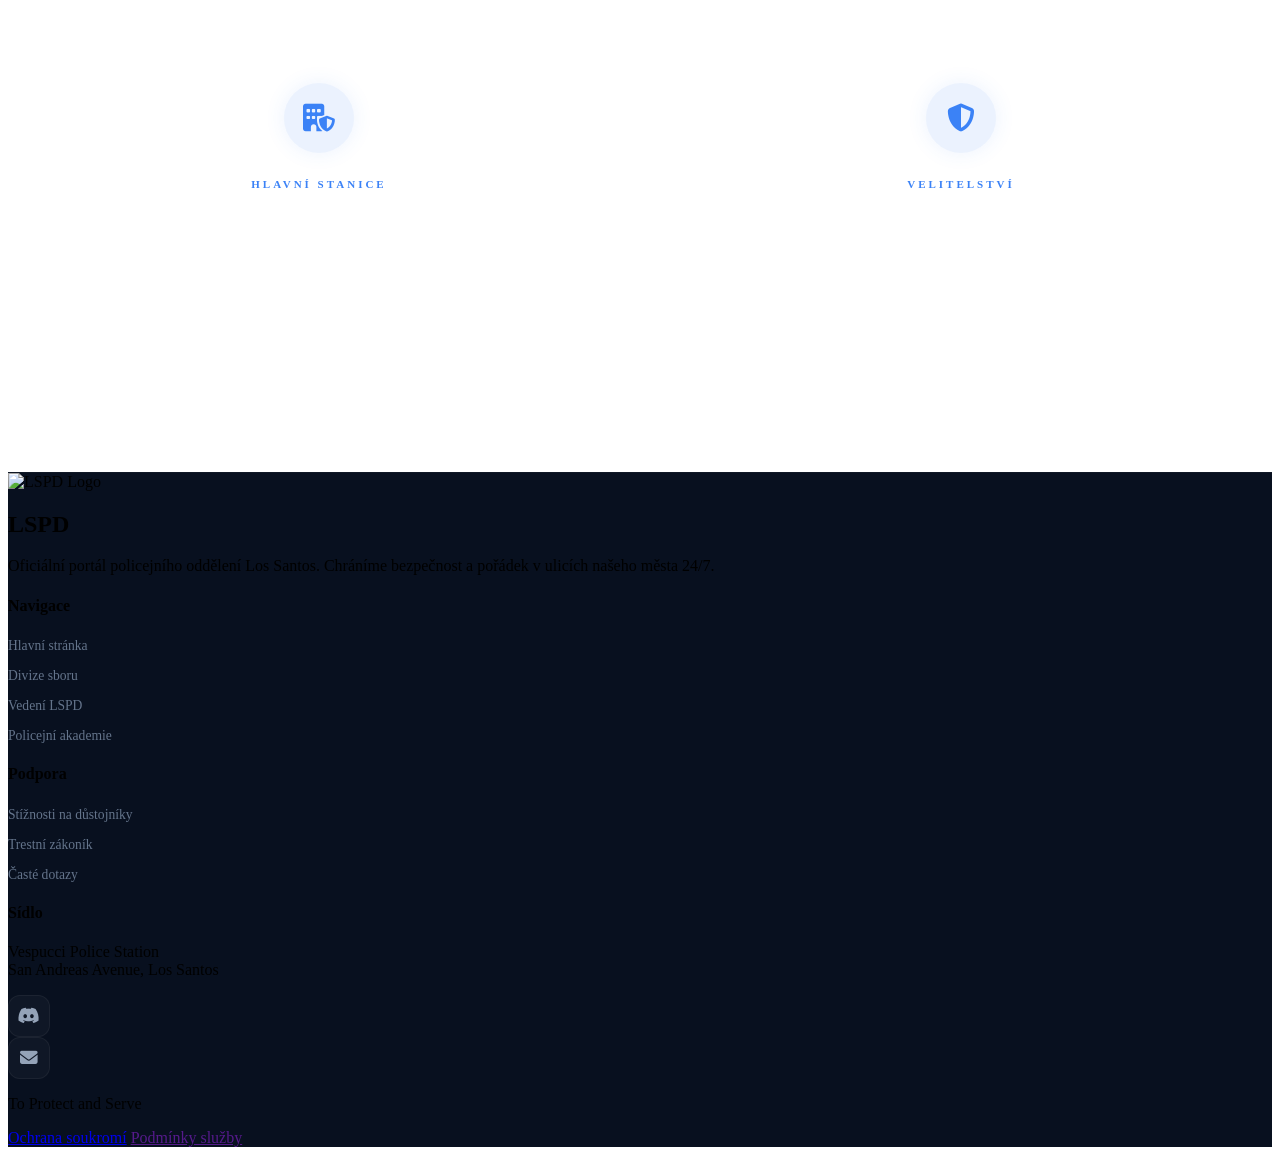
==== commit 8c340711: "Add files via upload" ====
--- a/index.html
+++ b/index.html
@@ -33,7 +33,7 @@
                 </div>
                 <div class="alert-text-group">
                     <span class="alert-tag">Nouzový stav</span>
-                    <p class="alert-main-text">Zvýšená kriminalita, nevycházejte z domovů!</p>
+                    <p class="alert-main-text">Zvýšená kriminalita!</p>
                 </div>
             </div>
             <label for="close-alert" class="alert-close-btn">
--- a/style.css
+++ b/style.css
@@ -898,11 +898,11 @@
 
 /* --- EMERGENCY BROADCAST BAR --- */
 
-/*.emergency-wrapper{
+.emergency-wrapper{
     width: 100%;
     position: relative;
     z-index: 999;}  /* Aby byl nad vším ostatním */
-.emergency-wrapper {
+/*.emergency-wrapper {
     display: none !important;
 }
 
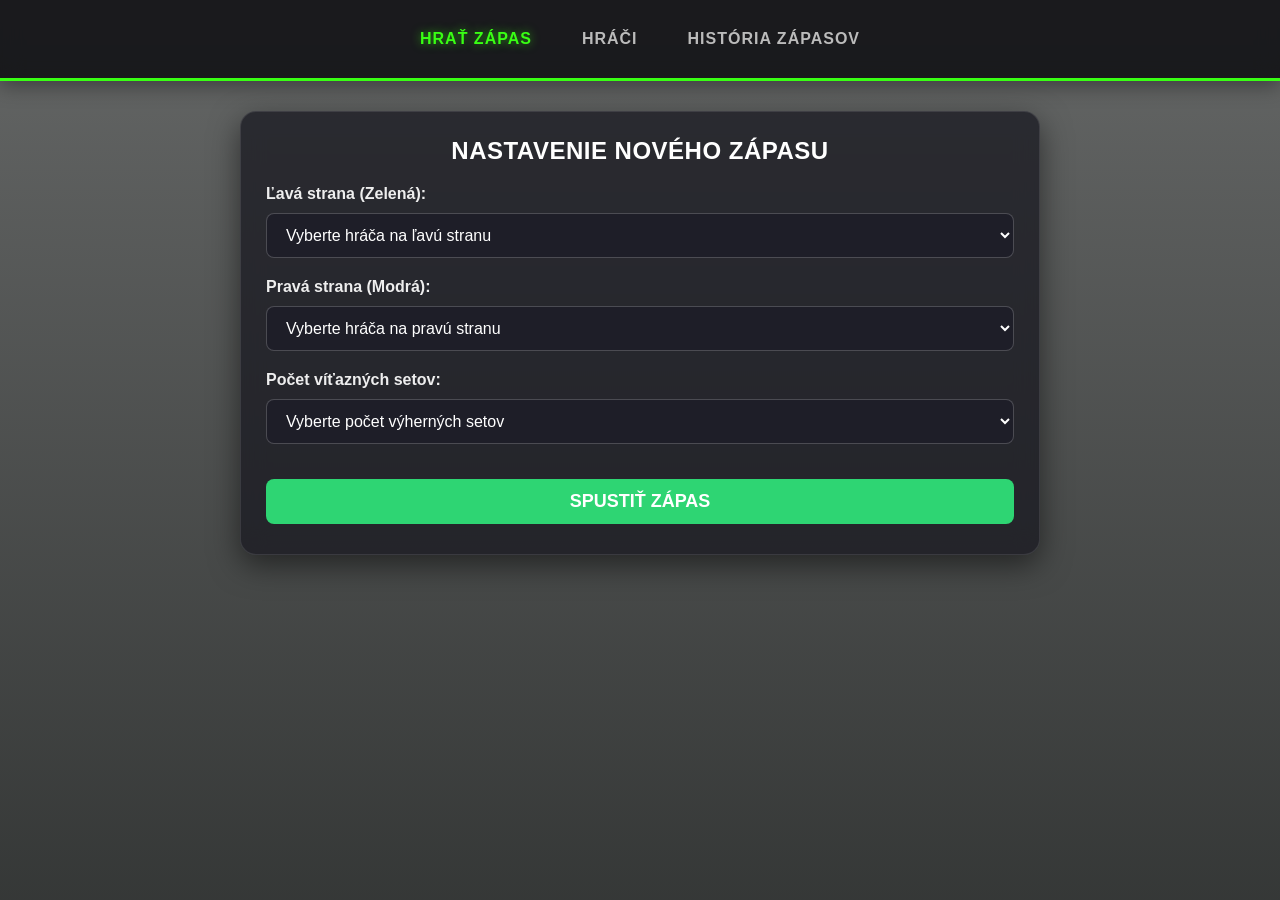
==== commit 0d479498: "Add files via upload" ====
--- a/index.html
+++ b/index.html
@@ -1,335 +1,1307 @@
 <!DOCTYPE html>
-<html lang="cs">
+<html lang="sk">
 <head>
     <meta charset="UTF-8">
     <meta name="viewport" content="width=device-width, initial-scale=1.0">
-    <title>LSPD | Informační Portál</title>
-    <link rel="icon" type="image/png" href="https://static.wikia.nocookie.net/diamond-city/images/c/c0/LSPD.png">
-    <script src="https://cdn.tailwindcss.com"></script>
-    <link rel="stylesheet" href="https://cdnjs.cloudflare.com/ajax/libs/font-awesome/6.5.1/css/all.min.css">
-    <link rel="stylesheet" href="style.css">
+    <title>Tenisový Rozhodca Pro</title>
     <style>
-  /* Toto okamžitě skryje modré zaškrtávací políčko v rohu */
-  .alert-hide-check, input[type="checkbox"] {
-    display: none !important;
-  }
-
- 
-</style>
+        :root {
+            --primary: #39ff14;
+            --court-blue: #2a61af;
+            --dark: rgba(18, 18, 22, 0.95);
+            --tennis-green: #2c6b41; 
+            --hawkeye-color: #9b59b6;
+        }
+
+        body {
+            font-family: 'Segoe UI', Tahoma, Geneva, Verdana, sans-serif;
+            margin: 0;
+            padding: 0;
+            color: #ffffff;
+            min-height: 100vh;
+            /* Nastavenie antukového pozadia pre menu */
+            background: linear-gradient(rgba(18, 21, 20, 0.65), rgba(18, 21, 20, 0.85)), 
+                        url('https://images.unsplash.com/photo-1595435934249-5df7ed86e1c0?q=80&w=1920&auto=format&fit=crop') no-repeat center center fixed;
+            background-size: cover;
+            transition: background 0.4s ease;
+        }
+
+        /* Keď je zápas aktívny, pozadie sa prepne na čistú zelenú */
+        body.match-active-bg {
+            background: var(--tennis-green) !important;
+        }
+
+        nav {
+            background-color: rgba(18, 18, 22, 0.9);
+            backdrop-filter: blur(10px);
+            display: flex;
+            justify-content: center;
+            padding: 15px 0;
+            box-shadow: 0 4px 20px rgba(0,0,0,0.4);
+            border-bottom: 3px solid var(--primary);
+        }
+
+        nav button {
+            background: none;
+            border: none;
+            color: #bbb;
+            font-size: 16px;
+            font-weight: bold;
+            padding: 10px 25px;
+            cursor: pointer;
+            transition: all 0.3s ease;
+            text-transform: uppercase;
+            letter-spacing: 1px;
+        }
+
+        nav button:hover {
+            color: #fff;
+        }
+
+        nav button.active {
+            color: var(--primary);
+            text-shadow: 0 0 10px rgba(57, 255, 20, 0.6);
+        }
+
+        .container {
+            max-width: 800px;
+            margin: 30px auto;
+            padding: 0 20px;
+        }
+
+        /* Moderný polopriesvitný sklenený efekt pre karty v menu */
+        .card {
+            background: rgba(25, 25, 32, 0.75);
+            backdrop-filter: blur(12px);
+            -webkit-backdrop-filter: blur(12px);
+            padding: 25px;
+            border-radius: 16px;
+            box-shadow: 0 10px 30px rgba(0,0,0,0.5);
+            margin-bottom: 20px;
+            border: 1px solid rgba(255, 255, 255, 0.1);
+            color: #ffffff;
+        }
+
+        /* Pevné tmavé pozadie pre samotný zápas, aby neodpútavalo pozornosť */
+        .match-active-card, .history-card-style {
+            background: rgba(18, 18, 24, 0.95);
+            box-shadow: 0 15px 35px rgba(0,0,0,0.6);
+            border: 1px solid rgba(255, 255, 255, 0.1);
+            backdrop-filter: none;
+        }
+
+        h2, h3 { 
+            margin-top: 0;
+            text-align: center; 
+            color: #ffffff;
+            text-transform: uppercase;
+            letter-spacing: 0.5px;
+        }
+
+        label {
+            display: block;
+            margin-bottom: 5px;
+            font-weight: 600;
+            color: #eee;
+        }
+
+        input, select, button {
+            padding: 12px 15px;
+            font-size: 16px;
+            border-radius: 8px;
+            border: 1px solid rgba(255,255,255,0.2);
+            margin: 5px 0;
+            box-sizing: border-box;
+            background-color: rgba(30, 30, 40, 0.9);
+            color: white;
+        }
+
+        input:focus, select:focus {
+            outline: none;
+            border-color: var(--primary);
+        }
+
+        button {
+            background-color: var(--court-blue);
+            border: none;
+            cursor: pointer;
+            font-weight: bold;
+            transition: all 0.2s ease;
+        }
+
+        button:hover { 
+            opacity: 0.9;
+            transform: translateY(-1px);
+        }
+        
+        .btn-danger { background-color: #ff4d4d; color: white; }
+        .btn-danger:hover { background-color: #e04343; }
+        .btn-success { background-color: #2ed573; color: white; }
+        .btn-success:hover { background-color: #26af5f; }
+        
+        .btn-warning { background-color: #ffa500; color: white; opacity: 1; pointer-events: auto; }
+        .btn-warning:hover { background-color: #cc8400; }
+        
+        .btn-warning:disabled {
+            background-color: #3a3a45 !important;
+            color: #777785 !important;
+            border: 1px solid #2d2d38 !important;
+            opacity: 0.4 !important;
+            cursor: not-allowed;
+            transform: none !important;
+            box-shadow: none !important;
+        }
+        
+        .btn-info { background-color: #1e90ff; color: white; }
+        .btn-info:hover { background-color: #117ee4; }
+
+        .btn-hawkeye { background-color: var(--hawkeye-color); color: white; border: 1px solid #8e44ad; }
+        .btn-hawkeye:hover { background-color: #8e44ad; }
+        
+        .w-100 { width: 100%; }
+
+        .player-form {
+            display: flex;
+            flex-direction: column;
+            gap: 10px;
+            margin-bottom: 20px;
+            background: rgba(35, 35, 45, 0.8);
+            padding: 15px;
+            border-radius: 8px;
+        }
+
+        .player-box {
+            background: rgba(20, 20, 28, 0.85);
+            padding: 20px;
+            margin-bottom: 16px;
+            border-radius: 14px;
+            border: 1px solid rgba(255,255,255,0.1);
+            box-shadow: 0 6px 15px rgba(0,0,0,0.3);
+        }
+
+        .player-box-header {
+            display: flex;
+            justify-content: space-between;
+            align-items: center;
+            border-bottom: 2px solid rgba(255,255,255,0.05);
+            padding-bottom: 12px;
+            margin-bottom: 14px;
+        }
+
+        .player-skills-grid {
+            display: grid;
+            grid-template-columns: repeat(2, 1fr);
+            gap: 12px;
+            font-size: 14px;
+        }
+
+        .skill-badge {
+            background: rgba(30, 30, 40, 0.8);
+            padding: 10px 14px;
+            border-radius: 8px;
+            border: 1px solid rgba(255,255,255,0.05);
+            display: flex;
+            justify-content: space-between;
+            align-items: center;
+        }
+
+        .skill-badge span { color: #bbb; }
+        .skill-badge strong { color: #fff; }
+
+        .wl-bar-container {
+            background: #444;
+            height: 6px;
+            border-radius: 3px;
+            overflow: hidden;
+            margin-top: 4px;
+            display: flex;
+        }
+        .wl-bar-win { background: #2ed573; height: 100%; }
+        .wl-bar-loss { background: #ff4d4d; height: 100%; }
+
+        .form-dots { display: flex; gap: 5px; }
+        .form-dot {
+            width: 20px;
+            height: 20px;
+            border-radius: 50%;
+            font-size: 11px;
+            font-weight: bold;
+            display: flex;
+            align-items: center;
+            justify-content: center;
+            color: white;
+        }
+        .form-w { background: #2ed573; box-shadow: 0 0 6px rgba(46,213,115,0.4); }
+        .form-l { background: #ff4d4d; box-shadow: 0 0 6px rgba(255,77,77,0.4); }
+        .form-empty { background: #444; color: #888; }
+
+        .history-item {
+            background: rgba(30, 30, 40, 0.85);
+            padding: 18px;
+            margin-bottom: 12px;
+            border-radius: 12px;
+            border: 1px solid rgba(255,255,255,0.1);
+            box-shadow: 0 4px 12px rgba(0,0,0,0.3);
+            display: flex;
+            justify-content: space-between;
+            align-items: center;
+        }
+
+        .history-actions { display: flex; flex-direction: column; gap: 8px; }
+
+        .large-board {
+            background: #15151c !important;
+            max-width: 750px !important;
+            width: 95% !important;
+            border: 2px solid var(--court-blue) !important;
+            max-height: 85vh;
+            overflow-y: auto;
+            padding: 25px !important;
+        }
+
+        .stats-table {
+            width: 100%;
+            border-collapse: collapse;
+            margin: 15px 0;
+            font-size: 16px;
+        }
+        .stats-table th, .stats-table td {
+            padding: 12px;
+            border: 1px solid #2a2a35;
+            text-align: center;
+        }
+        .stats-table th { background: #1e1e26; color: #aaa; }
+
+        .large-timeline {
+            background: #0d0d12;
+            border-radius: 10px;
+            padding: 15px;
+            margin-top: 15px;
+            border: 1px solid #222;
+            display: flex;
+            flex-direction: column;
+            gap: 10px;
+        }
+
+        .large-timeline-item {
+            display: flex;
+            justify-content: space-between;
+            align-items: center;
+            padding: 10px 14px;
+            border-radius: 8px;
+            font-size: 14px;
+            background: #161622;
+            border-left: 4px solid #555;
+            box-shadow: 0 2px 5px rgba(0,0,0,0.2);
+        }
+        .large-timeline-item .tl-text { flex: 1; padding-right: 15px; color: #e0e0e0; }
+        .large-timeline-item .tl-time { font-weight: bold; color: #888; margin-right: 10px; white-space: nowrap; }
+        .large-timeline-item .tl-score {
+            background: #252535;
+            padding: 4px 8px;
+            border-radius: 6px;
+            font-family: monospace;
+            font-weight: bold;
+            color: var(--primary);
+            font-size: 13px;
+            white-space: nowrap;
+            border: 1px solid #3a3a4e;
+        }
+
+        .tl-item-hawkeye {
+            background: rgba(155, 89, 182, 0.12) !important;
+            border-left: 5px solid var(--hawkeye-color) !important;
+            border: 1px solid rgba(155, 89, 182, 0.3);
+        }
+        .tl-item-hawkeye .tl-text { color: #e2b6f3 !important; font-weight: 600; }
+        .tl-item-announcement { background: rgba(57, 255, 20, 0.05) !important; border-left: 5px solid var(--primary) !important; }
+        .tl-item-announcement .tl-text { color: #b3ff99 !important; font-style: italic; }
+        .tl-item-winner {
+            background: rgba(46, 213, 115, 0.18) !important;
+            border-left: 6px solid #2ed573 !important;
+            box-shadow: 0 0 10px rgba(46, 213, 115, 0.2);
+        }
+        .tl-item-winner .tl-text { color: #2ed573 !important; font-weight: bold; font-size: 15px; }
+        .tl-item-misconduct { background: rgba(255, 77, 77, 0.12) !important; border-left: 5px solid #ff4d4d !important; }
+        .tl-item-misconduct .tl-text { color: #ff9999 !important; }
+
+        .scoreboard {
+            width: 100%;
+            border-collapse: collapse;
+            font-size: 20px;
+            text-align: center;
+            margin: 20px 0;
+            background-color: #1e1e26;
+            border-radius: 8px;
+            overflow: hidden;
+        }
+        .scoreboard th, .scoreboard td { padding: 14px; border: 1px solid #333; }
+        .scoreboard th { background-color: #15151d; color: #aaa; font-size: 14px; text-transform: uppercase; }
+        
+        .serving-dot {
+            display: inline-block;
+            width: 12px;
+            height: 12px;
+            background-color: var(--primary);
+            border-radius: 50%;
+            margin-right: 8px;
+            box-shadow: 0 0 10px var(--primary);
+            visibility: hidden;
+        }
+
+        .probability-label {
+            text-align: center;
+            font-size: 13px; 
+            font-weight: bold; 
+            margin-bottom: 3px; 
+            color: #aaa;
+            text-transform: uppercase;
+            letter-spacing: 0.5px;
+        }
+
+        .probability-container {
+            margin: 5px 0 15px 0;
+            background: #252530;
+            border-radius: 20px;
+            height: 24px;
+            display: flex;
+            overflow: hidden;
+            font-weight: bold;
+            color: white;
+            font-size: 13px;
+            text-align: center;
+            line-height: 24px;
+            box-shadow: inset 0 2px 5px rgba(0,0,0,0.3);
+        }
+        
+        .prob-bar-p1 { background-color: #2ed573; transition: width 0.4s ease; width: 50%; }
+        .prob-bar-p2 { background-color: #1e90ff; transition: width 0.4s ease; width: 50%; }
+
+        .court-wrapper { display: flex; justify-content: center; margin: 25px 0; }
+        .court {
+            width: 460px;
+            height: 320px;
+            background-color: var(--court-blue);
+            border: 4px solid white;
+            position: relative;
+            box-shadow: 0 8px 20px rgba(0,0,0,0.4);
+        }
+        .net {
+            position: absolute;
+            left: 50%; top: 0; height: 100%; width: 2px;
+            background-color: rgba(255,255,255,0.7);
+            border-left: 2px dashed white;
+        }
+        .service-line-top { position: absolute; left: 25%; top: 0; height: 100%; width: 2px; background-color: white; }
+        .service-line-bottom { position: absolute; right: 25%; top: 0; height: 100%; width: 2px; background-color: white; }
+        .center-line { position: absolute; top: 50%; left: 25%; width: 50%; height: 2px; background-color: white; }
+
+        .player-dot {
+            width: 55px;
+            height: 55px;
+            border-radius: 50%;
+            position: absolute;
+            transition: all 0.4s ease-in-out;
+            transform: translate(-50%, -50%);
+            border: 2px solid white;
+            color: white;
+            font-weight: bold;
+            font-size: 14px;
+            display: flex;
+            flex-direction: column;
+            align-items: center;
+            justify-content: center;
+            box-shadow: 0 5px 10px rgba(0,0,0,0.5);
+            white-space: nowrap;
+        }
+        #dot-p1 { background-color: #2ed573; } 
+        #dot-p2 { background-color: #1e90ff; } 
+
+        .controls { display: flex; justify-content: space-between; gap: 15px; }
+        .control-box {
+            background: #1e1e26;
+            padding: 15px;
+            border-radius: 10px;
+            text-align: center;
+            flex: 1;
+            border: 1px solid #333;
+        }
+
+        .timer {
+            font-size: 22px;
+            text-align: center;
+            font-weight: bold;
+            margin: 12px 0;
+            color: #fff;
+            text-shadow: 0 2px 4px rgba(0,0,0,0.3);
+        }
+
+        .modal-overlay {
+            position: fixed;
+            top: 0; left: 0; width: 100%; height: 100%;
+            background: rgba(0, 0, 0, 0.75);
+            display: flex;
+            justify-content: center;
+            align-items: center;
+            z-index: 9999;
+        }
+        .modal-content {
+            background: #1e1e26;
+            padding: 30px;
+            border-radius: 16px;
+            border: 2px solid var(--primary);
+            max-width: 450px;
+            width: 90%;
+            box-shadow: 0 15px 40px rgba(0,0,0,0.6);
+            text-align: center;
+        }
+        .modal-buttons { display: flex; gap: 10px; margin-top: 20px; }
+
+        .misconduct-grid { display: flex; flex-direction: column; gap: 8px; margin-top: 15px; }
+        .btn-misconduct-choice {
+            background-color: #2c3e50;
+            color: #fff;
+            border: 1px solid #34495e;
+            text-align: left;
+            padding: 12px 15px;
+            font-size: 14px;
+            border-radius: 8px;
+            cursor: pointer;
+            transition: all 0.2s ease;
+        }
+        .btn-misconduct-choice:hover { background-color: #16a085; border-color: #1abc9c; }
+        .btn-misconduct-choice.danger-choice:hover { background-color: #e74c3c; border-color: #c0392b; }
+
+        .hidden { display: none !important; }
+    </style>
 </head>
-<body class="bg-[#0a1428]">
-
-
-<nav class="navbar bg-[#0a1428]/95 border-b border-slate-700 sticky top-0 z-50 backdrop-blur-xl">
-    <div class="emergency-wrapper">
-    <input type="checkbox" id="close-alert" class="alert-hide-check">
-    
-    <div class="emergency-bar emergency-active">
-        <div class="alert-pulse-bg"></div>
-        <div class="alert-inner">
-            <div class="alert-left">
-                <div class="alert-blink-icon">
-                    <i class="fa-solid fa-triangle-exclamation"></i>
+<body>
+
+    <nav id="main-nav">
+        <button id="nav-match" class="active" onclick="showSection('match')">Hrať zápas</button>
+        <button id="nav-players" onclick="showSection('players')">Hráči</button>
+        <button id="nav-history" onclick="showSection('history')">História zápasov</button>
+    </nav>
+
+    <div class="container">
+
+        <div id="section-match-setup" class="card">
+            <h2>Nastavenie nového zápasu</h2>
+            <div id="setup-error" style="background-color: rgba(255,77,77,0.2); border: 1px solid #ff4d4d; color: #ff8888; padding: 12px; border-radius: 8px; margin-bottom: 15px; text-align: center;" class="hidden">
+                Prosím, vyplňte všetky nastavenia pred spustením zápasu!
+            </div>
+            <div style="margin-bottom: 15px;">
+                <label>Ľavá strana (Zelená):</label>
+                <select id="select-p1" class="w-100"></select>
+            </div>
+            <div style="margin-bottom: 15px;">
+                <label>Pravá strana (Modrá):</label>
+                <select id="select-p2" class="w-100"></select>
+            </div>
+            <div style="margin-bottom: 25px;">
+                <label>Počet víťazných setov:</label>
+                <select id="select-sets-target" class="w-100">
+                    <option value="" disabled selected style="color:#888;">Vyberte počet výherných setov</option>
+                    <option value="1">1 víťazný set (Rýchly zápas)</option>
+                    <option value="2">2 víťazné sety (Klasický zápas)</option>
+                </select>
+            </div>
+            <button class="btn-success w-100" style="font-size: 18px;" onclick="openServerModal()">SPUSTIŤ ZÁPAS</button>
+        </div>
+
+        <div id="section-match-active" class="card match-active-card hidden">
+            <div style="display: flex; justify-content: space-between; align-items: center;">
+                <h3 style="margin: 0; color: var(--primary);">Prebiehajúci zápas (<span id="match-target-label">2</span> víťazné sety)</h3>
+                <button class="btn-danger" onclick="openAbortModal()">Ukončiť</button>
+            </div>
+
+            <div class="timer">⏱ Čas zápasu: <span id="match-timer">00:00</span></div>
+
+            <div class="probability-label">📊 Šanca pred zápasom:</div>
+            <div class="probability-container">
+                <div id="start-prob-p1" class="prob-bar-p1">50%</div>
+                <div id="start-prob-p2" class="prob-bar-p2">50%</div>
+            </div>
+
+            <div class="probability-label">🔥 Aktuálna šanca (Vývoj na kurte):</div>
+            <div class="probability-container">
+                <div id="live-prob-p1" class="prob-bar-p1">50%</div>
+                <div id="live-prob-p2" class="prob-bar-p2">50%</div>
+            </div>
+
+            <table class="scoreboard">
+                <thead>
+                    <tr>
+                        <th>Hráč</th>
+                        <th>Sety</th>
+                        <th>Gemy</th>
+                        <th>Body</th>
+                    </tr>
+                </thead>
+                <tbody>
+                    <tr>
+                        <td style="text-align: left;"><span id="s-dot-1" class="serving-dot"></span><span id="name-p1">Hráč 1</span></td>
+                        <td id="sets-p1">0</td>
+                        <td id="games-p1">0</td>
+                        <td id="points-p1" style="font-weight: bold; color: #2ed573;">0</td>
+                    </tr>
+                    <tr>
+                        <td style="text-align: left;"><span id="s-dot-2" class="serving-dot"></span><span id="name-p2">Hráč 2</span></td>
+                        <td id="sets-p2">0</td>
+                        <td id="games-p2">0</td>
+                        <td id="points-p2" style="font-weight: bold; color: #1e90ff;">0</td>
+                    </tr>
+                </tbody>
+            </table>
+
+            <div class="court-wrapper">
+                <div class="court">
+                    <div class="net"></div>
+                    <div class="service-line-top"></div>
+                    <div class="service-line-bottom"></div>
+                    <div class="center-line"></div>
+                    <div id="dot-p1" class="player-dot">??</div>
+                    <div id="dot-p2" class="player-dot">??</div>
                 </div>
-                <div class="alert-text-group">
-                    <span class="alert-tag">Nouzový stav</span>
-                    <p class="alert-main-text">Zvýšená kriminalita!</p>
+            </div>
+
+            <div style="margin-bottom: 20px; text-align: center; display: flex; flex-direction: column; gap: 8px;">
+                <button class="btn-hawkeye w-100" style="font-size: 16px; padding: 14px;" onclick="startHawkEyeProcess()">🦅 JASTRABIE OKO (Hawk-Eye)</button>
+                <button class="btn-info w-100" style="font-size: 16px; padding: 14px; background-color: #00ebff; color: #121216;" onclick="triggerDirectAce()">⚡ REÁLNE ESO (Ace podávajúceho)</button>
+            </div>
+
+            <div class="controls">
+                <div class="control-box">
+                    <div id="btn-label-p1" style="font-weight: bold; margin-bottom: 10px; color: #2ed573;">Hráč 1</div>
+                    <button class="btn-success w-100" onclick="registerPointAction(1, 'regular')">+ Bod</button>
+                    <button id="btn-fault-p1" class="btn-warning w-100" style="margin-top: 5px;" onclick="registerPointAction(2, 'fault_p1')">⚠️ Dvojchyba</button>
+                    <button class="btn-danger w-100" style="margin-top: 5px; background-color: #bdc3c7; color: #2c3e50;" onclick="openMisconductModal(1)">❌ Nešportové správanie</button>
+                    <button class="btn-danger w-100" style="margin-top: 15px;" onclick="undoPoint()">Vymazať bod</button>
                 </div>
-            </div>
-            <label for="close-alert" class="alert-close-btn">
-                <i class="fa-solid fa-xmark"></i>
-            </label>
-        </div>
+                <div class="control-box">
+                    <div id="btn-label-p2" style="font-weight: bold; margin-bottom: 10px; color: #1e90ff;">Hráč 2</div>
+                    <button class="btn-success w-100" onclick="registerPointAction(2, 'regular')">+ Bod</button>
+                    <button id="btn-fault-p2" class="btn-warning w-100" style="margin-top: 5px;" onclick="registerPointAction(1, 'fault_p2')">⚠️ Dvojchyba</button>
+                    <button class="btn-danger w-100" style="margin-top: 5px; background-color: #bdc3c7; color: #2c3e50;" onclick="openMisconductModal(2)">❌ Nešportové správanie</button>
+                    <button class="btn-danger w-100" style="margin-top: 15px;" onclick="undoPoint()">Vymazať bod</button>
+                </div>
+            </div>
+        </div>
+
+        <div id="section-players" class="card">
+            <h2 style="color: var(--primary);">Zoznam a štatistiky hráčov</h2>
+            <div class="player-form">
+                <input type="text" id="player-firstname" placeholder="Meno">
+                <input type="text" id="player-lastname" placeholder="Priezvisko">
+                <button class="btn-success" onclick="addPlayer()">Pridať hráča</button>
+            </div>
+            <div id="players-list"></div>
+        </div>
+
+        <div id="section-history" class="card">
+            <h2 style="color: var(--primary);">História zápasov</h2>
+            <div id="history-list"><i>Žiadne odohrané zápasy.</i></div>
+        </div>
+
     </div>
-</div>
-    
-    
-    
-    <div class="max-w-screen-2xl mx-auto px-8 py-5 flex items-center justify-between">
-        
-        <div class="flex items-center gap-x-3">
-            <img src="https://static.wikia.nocookie.net/diamond-city/images/c/c0/LSPD.png" alt="LSPD Logo" class="h-12 w-auto">
-            <div>
-                <h1 class="text-3xl font-bold tracking-tighter text-white">LSPD</h1>
-                <p class="text-[10px] text-blue-400 font-mono tracking-widest -mt-1 uppercase">INFO</p>
-            </div>
-        </div>
-
- <div class="hidden lg:flex items-center gap-x-8 text-sm font-medium text-white">
-    <a href="index.html" class="active-link flex items-center gap-x-2">
-        <i class="fa-solid fa-house"></i> Domů
-    </a>
-    
-    <a href="divize.html" class="hover:text-blue-400 transition flex items-center gap-x-2">
-        <i class="fa-solid fa-shield-halved"></i> Divize
-    </a>
-
-    <a href="vedeni.html" class="hover:text-blue-400 transition flex items-center gap-x-2">
-        <i class="fa-solid fa-user-tie"></i> Vedení
-    </a>
-    
-    <a href="academy.html" class="hover:text-blue-400 transition flex items-center gap-x-2">
-        <i class="fa-solid fa-graduation-cap"></i> Akademie
-    </a>
-    
-    <a href="news.html" class="hover:text-blue-400 transition flex items-center gap-x-2">
-        <i class="fa-solid fa-bullhorn"></i> Oznámení
-    </a>
-</div>
-
-        <div class="flex items-center gap-x-4">
-            <a href="https://docs.google.com/forms/d/1sW8FSomtoTWtTk2x8ZR8gZJqjrSR2MvSDOze3cM3F0Y/edit?chromeless=1" class="px-6 py-2.5 bg-white text-[#0a1428] hover:bg-red-600 hover:text-white font-semibold text-sm rounded-xl transition-all flex items-center gap-x-2 shadow-lg">
-                <i class="fa-solid fa-triangle-exclamation"></i>
-                Podat stížnost
-            </a>
+
+    <div id="he-modal-requester" class="modal-overlay hidden">
+        <div class="modal-content" style="border-color: #9b59b6;">
+            <h3 style="color: #9b59b6; margin-bottom: 15px;">🦅 Jastrabie oko (Krok 1)</h3>
+            <p style="color: #ccc; font-size: 15px; margin-bottom: 20px;">Ktorý hráč žiada o preverenie?</p>
+            <div class="misconduct-grid">
+                <button class="btn-misconduct-choice" id="btn-he-req-p1" onclick="submitHawkEyeRequester(1)">Hráč 1</button>
+                <button class="btn-misconduct-choice" id="btn-he-req-p2" onclick="submitHawkEyeRequester(2)">Hráč 2</button>
+            </div>
+            <button class="btn-danger w-100" style="background: #444; color: white; margin-top: 15px;" onclick="closeModal('he-modal-requester')">Zrušiť</button>
         </div>
     </div>
-</nav>
-    <main class="">
-        <div class="max-w-screen-xl mx-auto px-8">
+
+    <div id="he-modal-type" class="modal-overlay hidden">
+        <div class="modal-content" style="border-color: #9b59b6;">
+            <h3 style="color: #9b59b6; margin-bottom: 15px;">🦅 Jastrabie oko (Krok 2)</h3>
+            <p style="color: #ccc; font-size: 15px; margin-bottom: 20px;">Čo sa ide na kurte preverovať?</p>
+            <div class="misconduct-grid">
+                <button class="btn-misconduct-choice" onclick="submitHawkEyeType('regular')">🟢 Klasický bod z hry</button>
+                <button class="btn-misconduct-choice" onclick="submitHawkEyeType('ace')">⚡ ESO (Ace)</button>
+                <button class="btn-misconduct-choice" onclick="submitHawkEyeType('fault')">⚠️ Dvojchyba</button>
+            </div>
+            <button class="btn-danger w-100" style="background: #444; color: white; margin-top: 15px;" onclick="closeModal('he-modal-type')">Zrušiť</button>
+        </div>
+    </div>
+
+    <div id="he-modal-verdict" class="modal-overlay hidden">
+        <div class="modal-content" style="border-color: #9b59b6;">
+            <h3 style="color: #9b59b6; margin-bottom: 15px;">🦅 Jastrabie oko (Krok 3)</h3>
+            <p style="color: #ccc; font-size: 15px; margin-bottom: 20px;">Aký je výsledok elektronického overenia?</p>
+            <div class="misconduct-grid">
+                <button class="btn-danger w-100" style="padding: 14px; background-color: #e74c3c;" onclick="submitHawkEyeVerdict(false)">❌ ZBYTOČNÁ VÝZVA (Pôvodný výrok platí)</button>
+                <button class="btn-success w-100" style="padding: 14px; background-color: #2ed573;" onclick="submitHawkEyeVerdict(true)">✅ UZNANÁ VÝZVA (Zmena rozhodnutia)</button>
+            </div>
+        </div>
+    </div>
+
+    <div id="he-modal-action-choice" class="modal-overlay hidden">
+        <div class="modal-content" style="border-color: #9b59b6;">
+            <h3 style="color: #9b59b6; margin-bottom: 15px;">🦅 Voľba nápravy</h3>
+            <p style="color: #ccc; font-size: 15px; margin-bottom: 20px;">Výzva bola úspešná. Čo si prajete urobiť?</p>
+            <div class="modal-buttons">
+                <button class="btn-success w-100" style="padding: 14px;" onclick="selectHawkEyeAction('add')">➕ PRIPÍSAŤ BOD</button>
+                <button class="btn-danger w-100" style="padding: 14px; background-color: #f39c12; border-color: #e67e22;" onclick="selectHawkEyeAction('delete')">➖ VYMAZAŤ BOD</button>
+            </div>
+        </div>
+    </div>
+
+    <div id="he-modal-target-player" class="modal-overlay hidden">
+        <div class="modal-content" style="border-color: #9b59b6;">
+            <h3 style="color: #9b59b6; margin-bottom: 15px;" id="he-target-title">Komu akciu pripísať?</h3>
+            <p style="color: #ccc; font-size: 15px; margin-bottom: 20px;">Vyberte hráča:</p>
+            <div class="misconduct-grid">
+                <button class="btn-misconduct-choice" id="btn-he-target-p1" onclick="submitHawkEyeTargetPlayer(1)">Hráč 1</button>
+                <button class="btn-misconduct-choice" id="btn-he-target-p2" onclick="submitHawkEyeTargetPlayer(2)">Hráč 2</button>
+            </div>
+        </div>
+    </div>
+
+    <div id="he-modal-compensate-opponent" class="modal-overlay hidden">
+        <div class="modal-content" style="border-color: #9b59b6;">
+            <h3 style="color: #9b59b6; margin-bottom: 15px;">➕ Pripísať bod súperovi?</h3>
+            <p style="color: #ccc; font-size: 15px; margin-bottom: 20px;">Chcete vymazaný bod automaticky pripísať protihráčovi (<strong id="he-opponent-name" style="color: var(--primary);">...</strong>)?</p>
+            <div class="modal-buttons">
+                <button class="btn-danger w-100" style="padding: 14px; background-color: #e74c3c;" onclick="submitHawkEyeCompensate(false)">❌ NIE (Iba zmazať)</button>
+                <button class="btn-success w-100" style="padding: 14px;" onclick="submitHawkEyeCompensate(true)">✅ ÁNO (Pripísať)</button>
+            </div>
+        </div>
+    </div>
+
+    <div id="modal-confirm-player-delete" class="modal-overlay hidden">
+        <div class="modal-content" style="border-color: #ff4d4d;">
+            <h3>⚠️ Pozor, vymazať hráča?</h3>
+            <p style="color: #ddd; margin-bottom: 20px; font-size: 15px;">Naozaj chcete natrvalo vymazať hráča <br><strong id="delete-modal-player-name" style="color: #fff;">...</strong>?</p>
+            <div class="modal-buttons">
+                <button style="background: #444; color: white;" class="w-100" onclick="closeModal('modal-confirm-player-delete')">Nie</button>
+                <button class="btn-danger w-100" id="btn-confirm-player-delete-execute">Áno, vymazať</button>
+            </div>
+        </div>
+    </div>
+
+    <div id="modal-misconduct" class="modal-overlay hidden">
+        <div class="modal-content" style="border-color: #ff4d4d; max-width: 500px;">
+            <h3 style="color: #ff4d4d; margin-bottom: 5px;">Nešportové správanie</h3>
+            <p style="color: #ccc; font-size: 15px; margin-bottom: 15px;">Hráč: <strong id="misconduct-player-name" style="color:#fff;"></strong></p>
+            <div class="misconduct-grid">
+                <button class="btn-misconduct-choice danger-choice" onclick="selectMisconductDirect('Hádzanie / zničenie rakety')">🎾 Hádzanie / zničenie rakety</button>
+                <button class="btn-misconduct-choice danger-choice" onclick="selectMisconductDirect('Úmyselné odpálenie loptičky mimo kurt')">💥 Odpálenie loptičky mimo kurt</button>
+                <button class="btn-misconduct-choice danger-choice" onclick="selectMisconductDirect('Verbálne vulgarizmy and nadávky')">🤬 Verbálne vulgarizmy and nadávky</button>
+                <button class="btn-misconduct-choice danger-choice" onclick="selectMisconductDirect('Nevhodné and urážlivé gestá')">👎 Nevhodné and urážlivé gestá</button>
+                <button class="btn-misconduct-choice danger-choice" onclick="selectMisconductDirect('Slovný útok na rozhodcu alebo súpera')">🗣 Útok na rozhodcu / súpera</button>
+                <button class="btn-misconduct-choice danger-choice" onclick="selectMisconductDirect('Zdržiavanie hry / porušenie časového limitu')">⏳ Zdržiavanie hry</button>
+            </div>
+            <button class="btn-danger w-100" style="background: #444; color: white; margin-top: 15px;" onclick="closeModal('modal-misconduct')">Zrušiť</button>
+        </div>
+    </div>
+
+    <div id="modal-server" class="modal-overlay hidden">
+        <div class="modal-content">
+            <h3 style="color: var(--primary); margin-bottom: 15px;">Kto bude podávať ako prvý?</h3>
+            <div style="margin-bottom: 20px;"><select id="modal-server-select" class="w-100"></select></div>
+            <div class="modal-buttons">
+                <button class="btn-danger w-100" onclick="closeModal('modal-server')">Zrušiť</button>
+                <button class="btn-success w-100" onclick="confirmStartMatch()">Potvrdiť a Hrať</button>
+            </div>
+        </div>
+    </div>
+
+    <div id="modal-abort" class="modal-overlay hidden">
+        <div class="modal-content">
+            <h3 style="color: #ff4d4d; margin-bottom: 15px;">Ukončiť zápas</h3>
+            <p style="color: #ddd; margin-bottom: 20px;">Čo si prajete s rozohraným zápasom urobiť?</p>
+            <button class="btn-success w-100" style="margin-bottom: 10px; padding: 14px;" onclick="handleAbortAction('save')">💾 ULOŽIŤ DO HISTÓRIE</button>
+            <button class="btn-danger w-100" style="margin-bottom: 15px; padding: 14px;" onclick="handleAbortAction('delete')">🗑 ÚPLNE ZMAZAŤ</button>
+            <hr style="border: 0; border-top: 1px solid #444; margin-bottom: 15px;">
+            <button style="background: #444; color: white;" class="w-100" onclick="closeModal('modal-abort')">Pokračovať v zápase</button>
+        </div>
+    </div>
+
+    <div id="modal-confirm-delete" class="modal-overlay hidden">
+        <div class="modal-content" style="border-color: #ff4d4d;">
+            <h3>⚠️ Vymazať zápas?</h3>
+            <p style="color: #ddd; margin-bottom: 20px; font-size: 15px;">Naozaj chcete vymazať zápas <br><strong id="delete-modal-match-name" style="color: #fff;">...</strong>?</p>
+            <div class="modal-buttons">
+                <button style="background: #444; color: white;" class="w-100" onclick="closeModal('modal-confirm-delete')">Nie</button>
+                <button class="btn-danger w-100" id="btn-confirm-delete-execute">Áno, vymazať</button>
+            </div>
+        </div>
+    </div>
+
+    <div id="modal-winner" class="modal-overlay hidden">
+        <div class="modal-content" style="border-color: #2ed573; max-width: 500px;">
+            <h2 style="color: #2ed573; margin-bottom: 10px; font-size: 28px;">🏆 KONIEC ZÁPASU 🏆</h2>
+            <p style="font-size: 18px; color: #fff; margin: 20px 0;">Tento zápas vyhral: <br><strong id="winner-modal-name" style="font-size: 24px; color: var(--primary); display: inline-block; margin-top: 10px;">Meno Hráča</strong></p>
+            <p style="color: #aaa; font-size: 14px;" id="winner-modal-score">Konečné skóre: 2 : 0</p>
+            <div style="margin-top: 25px;"><button class="btn-success w-100" style="padding: 16px; font-size: 18px;" onclick="saveAndExitFinishedMatch()">✅ UKONČIŤ A ULOŽIŤ ZÁPAS</button></div>
+        </div>
+    </div>
+
+    <div id="modal-match-details" class="modal-overlay hidden">
+        <div class="modal-content large-board">
+            <h2 id="det-board-title" style="color: var(--primary); margin-bottom: 5px; font-size: 22px;">Meno VS Meno</h2>
+            <div id="det-board-date" style="color: #aaa; font-size: 13px; margin-bottom: 20px;">Dátum zápasu: 12. 04. 2026</div>
+            <table class="stats-table">
+                <thead>
+                    <tr><th style="text-align: left;">Hráč</th><th>Sety</th><th>Detaily (Gemy)</th></tr>
+                </thead>
+                <tbody>
+                    <tr><td id="det-board-p1-name" style="text-align: left; font-weight: bold; color: #2ed573;">Hráč 1</td><td id="det-board-p1-sets" style="font-weight: bold; font-size: 20px;">0</td><td id="det-board-p1-details" style="color: #ccc;">-</td></tr>
+                    <tr><td id="det-board-p2-name" style="text-align: left; font-weight: bold; color: #1e90ff;">Hráč 2</td><td id="det-board-p2-sets" style="font-weight: bold; font-size: 20px;">0</td><td id="det-board-p2-details" style="color: #ccc;">-</td></tr>
+                </tbody>
+            </table>
+            <div style="display: flex; justify-content: space-around; background: #1e1e26; padding: 10px; border-radius: 8px; margin: 15px 0; font-size: 14px;">
+                <div>⏱ <strong>Trvanie:</strong> <span id="det-board-duration">00:00</span></div>
+                <div>🏆 <strong>Víťaz:</strong> <span id="det-board-winner" style="color: var(--primary); font-weight: bold;">Meno</span></div>
+            </div>
+            <div id="det-board-start-prob" style="text-align: center; background: #13131a; padding: 10px; border-radius: 8px; font-size: 14px; border: 1px solid #333; margin-bottom: 15px;">
+                📊 Predzápasový odhad šancí: <br><span id="det-board-prob-val" style="color: var(--primary); font-weight: bold; display: inline-block; margin-top: 5px; font-size: 15px;">Hráč 1 vs Hráč 2</span>
+            </div>
+            <h3 style="text-align: left; font-size: 16px; color: var(--primary); margin-top: 25px; border-bottom: 1px solid #333; padding-bottom: 5px;">📈 KOMPLETNÝ PRIEBEH ZÁPASU</h3>
+            <div class="large-timeline" id="det-board-timeline-container"></div>
+            <button class="btn-danger w-100" style="margin-top: 25px; padding: 12px; font-size: 16px;" onclick="closeModal('modal-match-details')">ZAVRIEŤ TABUĽU</button>
+        </div>
+    </div>
+
+    <script>
+        let matchHistory = JSON.parse(localStorage.getItem('tennis_match_history_pro')) || [];
+        let players = JSON.parse(localStorage.getItem('tennis_players_v4')) || [
+            { id: "111", first: 'Roger', last: 'Federer' },
+            { id: "222", first: 'Rafael', last: 'Nadal' },
+            { id: "333", first: 'Novak', last: 'Djokovic' }
+        ];
+
+        let activeMatch = null; let timerId = null; let secondsElapsed = 0;
+        const tennisPoints = ["0", "15", "30", "40", "A"];
+        let cachedWinnerNum = null; let cachedFinalState = null;
+        let matchIdToDelete = null; let playerIdToDelete = null; let currentMisconductPlayerNum = null;
+        let heState = { requester: null, type: null, verdict: null, action: null, targetPlayer: null };
+
+        window.onload = function() { renderPlayersList(); setupMatchSelects(); showSection('match'); };
+
+        function getPlayerInitials(playerId) {
+            let p = players.find(player => player.id === playerId);
+            if (!p) return "??";
+            return (p.first ? p.first.trim().charAt(0).toUpperCase() : "") + (p.last ? p.last.trim().charAt(0).toUpperCase() : "");
+        }
+
+        function getTotalPointsInCurrentGame() {
+            if (!activeMatch) return 0;
+            let p1Idx = tennisPoints.indexOf(activeMatch.p1Points); let p2Idx = tennisPoints.indexOf(activeMatch.p2Points);
+            if (activeMatch.p1Points === "A") return 7; if (activeMatch.p2Points === "A") return 7;
+            return (p1Idx > 0 ? p1Idx : 0) + (p2Idx > 0 ? p2Idx : 0);
+        }
+
+        function showSection(section) {
+            document.getElementById('nav-match').classList.remove('active'); document.getElementById('nav-players').classList.remove('active'); document.getElementById('nav-history').classList.remove('active');
+            document.getElementById('section-match-setup').classList.add('hidden'); document.getElementById('section-match-active').classList.add('hidden'); document.getElementById('section-players').classList.add('hidden'); document.getElementById('section-history').classList.add('hidden');
+            document.body.classList.remove('match-active-bg'); document.getElementById('main-nav').classList.remove('hidden');
+
+            if (section === 'match') {
+                document.getElementById('nav-match').classList.add('active');
+                if (activeMatch) { document.getElementById('section-match-active').classList.remove('hidden'); document.body.classList.add('match-active-bg'); document.getElementById('main-nav').classList.hidden = true; }
+                else { setupMatchSelects(); document.getElementById('section-match-setup').classList.remove('hidden'); }
+            } else if (section === 'players') { document.getElementById('nav-players').classList.add('active'); document.getElementById('section-players').classList.remove('hidden'); renderPlayersList(); }
+            else if (section === 'history') { document.getElementById('nav-history').classList.add('active'); document.getElementById('section-history').classList.remove('hidden'); renderHistoryList(); }
+        }
+
+        function openModal(id) { document.getElementById(id).classList.remove('hidden'); }
+        function closeModal(id) { document.getElementById(id).classList.add('hidden'); }
+
+        function calculatePlayerStats(playerId) {
+            let totalMatches = 0, wins = 0, pointsWonOnServe = 0, doubleFaults = 0, totalAces = 0;
+            let opponentsMap = {}; let recentForm = [];
+            matchHistory.forEach(m => {
+                let isP1 = (m.p1Id === playerId), isP2 = (m.p2Id === playerId);
+                if (isP1 || isP2) {
+                    totalMatches++; let oppId = isP1 ? m.p2Id : m.p1Id; let oppName = isP1 ? m.p2 : m.p1;
+                    if (!opponentsMap[oppId]) opponentsMap[oppId] = { wins: 0, total: 0, name: oppName };
+                    opponentsMap[oppId].total++;
+                    let playerWon = (isP1 && m.winner === 1) || (isP2 && m.winner === 2);
+                    if (playerWon) { wins++; opponentsMap[oppId].wins++; if(recentForm.length < 3) recentForm.push('W'); }
+                    else { if(recentForm.length < 3) recentForm.push('L'); }
+                    if (m.pointTimeline) {
+                        m.pointTimeline.forEach(t => {
+                            if (t.isServerAnnouncement || t.isWinnerAnnouncement || t.isMisconduct) return;
+                            if (isP1 && t.serverAtPoint === 1 && t.scorer === 1) pointsWonOnServe++;
+                            if (isP2 && t.serverAtPoint === 2 && t.scorer === 2) pointsWonOnServe++;
+                            if (isP1 && t.type === 'fault_p1') doubleFaults++; if (isP2 && t.type === 'fault_p2') doubleFaults++;
+                            if (isP1 && t.scorer === 1 && (t.type === 'ace' || t.type === 'hawkeye_ace')) totalAces++;
+                            if (isP2 && t.scorer === 2 && (t.type === 'ace' || t.type === 'hawkeye_ace')) totalAces++;
+                        });
+                    }
+                }
+            });
+            let bestOpponent = "Žiadny zápas", worstOpponent = "Žiadny zápas", maxWinRate = -1, minWinRate = 999;
+            for (let oppId in opponentsMap) {
+                let rate = opponentsMap[oppId].wins / opponentsMap[oppId].total;
+                if (rate > maxWinRate) { maxWinRate = rate; bestOpponent = opponentsMap[oppId].name + ` (${opponentsMap[oppId].wins}/${opponentsMap[oppId].total})`; }
+                if (rate < minWinRate) { minWinRate = rate; worstOpponent = opponentsMap[oppId].name + ` (${opponentsMap[oppId].wins}/${opponentsMap[oppId].total})`; }
+            }
+            return { totalMatches, wins, losses: totalMatches - wins, pointsWonOnServe, doubleFaults, totalAces, bestOpponent, worstOpponent, recentForm };
+        }
+
+        function renderPlayersList() {
+            let container = document.getElementById('players-list');
+            if (players.length === 0) { container.innerHTML = "<i>Žiadni hráči v databáze.</i>"; return; }
+            container.innerHTML = "";
+            players.forEach(p => {
+                let st = calculatePlayerStats(p.id); let winPct = st.totalMatches > 0 ? Math.round((st.wins / st.totalMatches) * 100) : 0; let lossPct = st.totalMatches > 0 ? (100 - winPct) : 0;
+                let formHTML = "";
+                for(let i=0; i<3; i++) {
+                    if(st.recentForm[i] === 'W') formHTML += `<div class="form-dot form-w">W</div>`;
+                    else if(st.recentForm[i] === 'L') formHTML += `<div class="form-dot form-l">L</div>`;
+                    else formHTML += `<div class="form-dot form-empty">-</div>`;
+                }
+                container.innerHTML += `
+                    <div class="player-box">
+                        <div class="player-box-header">
+                            <div><strong style="font-size: 20px; color: var(--primary);">${p.first} ${p.last}</strong></div>
+                            <button class="btn-danger" style="padding: 6px 14px; font-size: 13px;" onclick="askDeletePlayer('${p.id}')">Vymazať</button>
+                        </div>
+                        <div class="player-skills-grid">
+                            <div class="skill-badge" style="grid-column: span 2;">
+                                <div style="display: flex; justify-content: space-between; width: 100%;"><span>Úspešnosť</span><strong>${st.wins}V - ${st.losses}P (${winPct}%)</strong></div>
+                                <div class="wl-bar-container w-100"><div class="wl-bar-win" style="width: ${winPct}%"></div><div class="wl-bar-loss" style="width: ${lossPct}%"></div></div>
+                            </div>
+                            <div class="skill-badge"><span>Aktuálna forma</span><div class="form-dots">${formHTML}</div></div>
+                            <div class="skill-badge"><span>⚡ Priame esá</span><strong>${st.totalAces}</strong></div>
+                            <div class="skill-badge"><span>⚠️ Dvojchyby</span><strong>${st.doubleFaults}</strong></div>
+                            <div class="skill-badge"><span>🎾 Body na podaní</span><strong>${st.pointsWonOnServe}</strong></div>
+                            <div class="skill-badge" style="grid-column: span 2;"><span>🏆 Najobľúbenejší súper</span><strong style="color: #2ed573;">${st.bestOpponent}</strong></div>
+                            <div class="skill-badge" style="grid-column: span 2;"><span>👹 Úhlavný nepriateľ</span><strong style="color: #ff4d4d;">${st.worstOpponent}</strong></div>
+                        </div>
+                    </div>`;
+            });
+        }
+
+        function askDeletePlayer(id) {
+            playerIdToDelete = id; let p = players.find(x => x.id === id);
+            document.getElementById('delete-modal-player-name').innerText = p ? `${p.first} ${p.last}` : "...";
+            document.getElementById('btn-confirm-player-delete-execute').onclick = function() {
+                players = players.filter(x => x.id !== playerIdToDelete); localStorage.setItem('tennis_players_v4', JSON.stringify(players));
+                closeModal('modal-confirm-player-delete'); renderPlayersList();
+            };
+            openModal('modal-confirm-player-delete');
+        }
+
+        function addPlayer() {
+            let f = document.getElementById('player-firstname').value.trim(); let l = document.getElementById('player-lastname').value.trim();
+            if (!f || !l) { alert("Vyplňte meno aj priezvisko!"); return; }
+            players.push({ id: "id_" + Date.now() + "_" + Math.floor(Math.random()*1000), first: f, last: l });
+            localStorage.setItem('tennis_players_v4', JSON.stringify(players));
+            document.getElementById('player-firstname').value = ""; document.getElementById('player-lastname').value = "";
+            renderPlayersList();
+        }
+
+        function setupMatchSelects() {
+            let s1 = document.getElementById('select-p1'), s2 = document.getElementById('select-p2');
+            s1.innerHTML = `<option value="" disabled selected>Vyberte hráča na ľavú stranu</option>`;
+            s2.innerHTML = `<option value="" disabled selected>Vyberte hráča na pravú stranu</option>`;
+            players.forEach(p => {
+                s1.innerHTML += `<option value="${p.id}">${p.first} ${p.last}</option>`; s2.innerHTML += `<option value="${p.id}">${p.first} ${p.last}</option>`;
+            });
+            document.getElementById('select-sets-target').value = "";
+        }
+
+        function openServerModal() {
+            let p1 = document.getElementById('select-p1').value, p2 = document.getElementById('select-p2').value, target = document.getElementById('select-sets-target').value;
+            if (!p1 || !p2 || !target) { document.getElementById('setup-error').classList.remove('hidden'); setTimeout(() => document.getElementById('setup-error').classList.add('hidden'), 4000); return; }
+            if (p1 === p2) { alert("Hráč nemôže hrať sám proti sebe!"); return; }
+            let selectModal = document.getElementById('modal-server-select'); selectModal.innerHTML = "";
+            let o1 = players.find(x => x.id === p1), o2 = players.find(x => x.id === p2);
+            selectModal.innerHTML += `<option value="1">${o1.first} ${o1.last}</option><option value="2">${o2.first} ${o2.last}</option>`;
+            openModal('modal-server');
+        }
+
+        function confirmStartMatch() {
+            let p1Id = document.getElementById('select-p1').value, p2Id = document.getElementById('select-p2').value, setsTarget = parseInt(document.getElementById('select-sets-target').value), firstServer = parseInt(document.getElementById('modal-server-select').value);
+            closeModal('modal-server');
+            let o1 = players.find(x => x.id === p1Id), o2 = players.find(x => x.id === p2Id);
+            let stats1 = calculatePlayerStats(p1Id), stats2 = calculatePlayerStats(p2Id);
+            let score1 = stats1.wins * 3 + stats1.totalAces * 0.2, score2 = stats2.wins * 3 + stats2.totalAces * 0.2;
+            if(stats1.totalMatches === 0 && stats2.totalMatches === 0) { score1 = 50; score2 = 50; }
+            let totalS = score1 + score2, prob1 = totalS > 0 ? Math.round((score1 / totalS) * 100) : 50;
+            if(prob1 < 15) prob1 = 15; if(prob1 > 85) prob1 = 85;
+
+            activeMatch = {
+                id: "match_" + Date.now(), date: new Date().toLocaleDateString('sk-SK') + " " + new Date().toLocaleTimeString('sk-SK', {hour: '2-digit', minute:'2-digit'}),
+                p1Id: p1Id, p2Id: p2Id, p1: `${o1.first} ${o1.last}`, p2: `${o2.first} ${o2.last}`,
+                setsTarget: setsTarget, server: firstServer, p1Sets: 0, p2Sets: 0, p1Games: 0, p2Games: 0, p1Points: "0", p2Points: "0",
+                setScores: [], history: [], pointTimeline: [], startProb1: prob1, startProb2: 100 - prob1
+            };
+
+            activeMatch.pointTimeline.push({ time: "00:00", text: `🏳️ Zápas spustený. Prvý podáva: ${firstServer === 1 ? activeMatch.p1 : activeMatch.p2}.`, scoreSnapshot: "0:0, 0:0, 0-0", isServerAnnouncement: true });
+            secondsElapsed = 0; clearInterval(timerId);
+            timerId = setInterval(() => {
+                secondsElapsed++; document.getElementById('match-timer').innerText = `${Math.floor(secondsElapsed / 60).toString().padStart(2, '0')}:${(secondsElapsed % 60).toString().padStart(2, '0')}`;
+            }, 1000);
+            applyMatchStateToUI(true); showSection('match');
+        }
+
+        function applyMatchStateToUI(shouldMoveDots = true) {
+            if (!activeMatch) return;
+            document.getElementById('match-target-label').innerText = activeMatch.setsTarget;
+            document.getElementById('name-p1').innerText = activeMatch.p1; document.getElementById('name-p2').innerText = activeMatch.p2;
+            document.getElementById('btn-label-p1').innerText = activeMatch.p1; document.getElementById('btn-label-p2').innerText = activeMatch.p2;
+            document.getElementById('sets-p1').innerText = activeMatch.p1Sets; document.getElementById('sets-p2').innerText = activeMatch.p2Sets;
+            document.getElementById('games-p1').innerText = activeMatch.p1Games; document.getElementById('games-p2').innerText = activeMatch.p2Games;
+            document.getElementById('points-p1').innerText = activeMatch.p1Points; document.getElementById('points-p2').innerText = activeMatch.p2Points;
+            document.getElementById('s-dot-1').style.visibility = activeMatch.server === 1 ? "visible" : "hidden";
+            document.getElementById('s-dot-2').style.visibility = activeMatch.server === 2 ? "visible" : "hidden";
+
+            document.getElementById('start-prob-p1').style.width = activeMatch.startProb1 + "%"; document.getElementById('start-prob-p1').innerText = activeMatch.startProb1 + "%";
+            document.getElementById('start-prob-p2').style.width = activeMatch.startProb2 + "%"; document.getElementById('start-prob-p2').innerText = activeMatch.startProb2 + "%";
+
+            let live1 = activeMatch.startProb1, totalGamesP1 = activeMatch.p1Games, totalGamesP2 = activeMatch.p2Games;
+            activeMatch.setScores.forEach(s => { totalGamesP1 += s.p1; totalGamesP2 += s.p2; });
+            live1 += (activeMatch.p1Sets - activeMatch.p2Sets) * 25 + (totalGamesP1 - totalGamesP2) * 4;
+            let p1PtIdx = tennisPoints.indexOf(activeMatch.p1Points), p2PtIdx = tennisPoints.indexOf(activeMatch.p2Points);
+            if (activeMatch.p1Points === "A") { p1PtIdx = 4; p2PtIdx = 3; } if (activeMatch.p2Points === "A") { p1PtIdx = 3; p2PtIdx = 4; }
+            live1 += (p1PtIdx - p2PtIdx) * 1.5;
+            if (live1 < 5) live1 = 5; if (live1 > 95) live1 = 95; live1 = Math.round(live1);
+            document.getElementById('live-prob-p1').style.width = live1 + "%"; document.getElementById('live-prob-p1').innerText = live1 + "%";
+            document.getElementById('live-prob-p2').style.width = (100 - live1) + "%"; document.getElementById('live-prob-p2').innerText = (100 - live1) + "%";
+
+            let init1 = getPlayerInitials(activeMatch.p1Id), init2 = getPlayerInitials(activeMatch.p2Id);
+            document.getElementById('dot-p1').innerText = activeMatch.server === 1 ? "🎾 " + init1 : init1;
+            document.getElementById('dot-p2').innerText = activeMatch.server === 2 ? init2 + " 🎾" : init2;
+
+            if (shouldMoveDots) {
+                let totalPointsInGame = getTotalPointsInCurrentGame();
+                let positions = [{p1: {top: '25%', left: '20%'}, p2: {top: '75%', left: '80%'}}, {p1: {top: '75%', left: '20%'}, p2: {top: '25%', left: '80%'}}];
+                let currentPos = positions[totalPointsInGame % positions.length];
+                document.getElementById('dot-p1').style.top = currentPos.p1.top; document.getElementById('dot-p1').style.left = currentPos.p1.left;
+                document.getElementById('dot-p2').style.top = currentPos.p2.top; document.getElementById('dot-p2').style.left = currentPos.p2.left;
+            }
+            document.getElementById('btn-fault-p1').disabled = activeMatch.server !== 1; document.getElementById('btn-fault-p2').disabled = activeMatch.server !== 2;
+        }
+
+        function saveState() {
+            activeMatch.history.push(JSON.stringify({
+                server: activeMatch.server, p1Sets: activeMatch.p1Sets, p2Sets: activeMatch.p2Sets, p1Games: activeMatch.p1Games, p2Games: activeMatch.p2Games,
+                p1Points: activeMatch.p1Points, p2Points: activeMatch.p2Points, setScores: [...activeMatch.setScores], timelineCount: activeMatch.pointTimeline.length
+            }));
+        }
+
+        function triggerDirectAce() { if (activeMatch) registerPointAction(activeMatch.server, 'ace'); }
+
+        function registerPointAction(scorer, type = 'regular', triggerUIUpdateWithMovement = true) {
+            if (!activeMatch) return;
+            saveState();
+            let timeStr = document.getElementById('match-timer').innerText;
+            let isTiebreak = (activeMatch.p1Games === 6 && activeMatch.p2Games === 6);
+
+            if (isTiebreak) {
+                let p1T = parseInt(activeMatch.p1Points), p2T = parseInt(activeMatch.p2Points);
+                if (scorer === 1) p1T++; else p2T++;
+                activeMatch.p1Points = p1T.toString(); activeMatch.p2Points = p2T.toString();
+                if ((p1T + p2T) % 2 === 1) activeMatch.server = (activeMatch.server === 1) ? 2 : 1;
+                if (p1T >= 7 && (p1T - p2T) >= 2) { logPointToTimeline(scorer, type, timeStr, true); winGame(1); return; }
+                else if (p2T >= 7 && (p2T - p1T) >= 2) { logPointToTimeline(scorer, type, timeStr, true); winGame(2); return; }
+                logPointToTimeline(scorer, type, timeStr, false);
+            } else {
+                if (scorer === 1) {
+                    if (activeMatch.p1Points === "0") activeMatch.p1Points = "15";
+                    else if (activeMatch.p1Points === "15") activeMatch.p1Points = "30";
+                    else if (activeMatch.p1Points === "30") activeMatch.p1Points = "40";
+                    else if (activeMatch.p1Points === "40") {
+                        if (activeMatch.p2Points === "40") activeMatch.p1Points = "A";
+                        else if (activeMatch.p1Points === "A") activeMatch.p2Points = "40";
+                        else { logPointToTimeline(scorer, type, timeStr, true); winGame(1); return; }
+                    } else if (activeMatch.p1Points === "A") { logPointToTimeline(scorer, type, timeStr, true); winGame(1); return; }
+                } else {
+                    if (activeMatch.p2Points === "0") activeMatch.p2Points = "15";
+                    else if (activeMatch.p2Points === "15") activeMatch.p2Points = "30";
+                    else if (activeMatch.p2Points === "30") activeMatch.p2Points = "40";
+                    else if (activeMatch.p2Points === "40") {
+                        if (activeMatch.p1Points === "40") activeMatch.p2Points = "A";
+                        else if (activeMatch.p1Points === "A") activeMatch.p1Points = "40";
+                        else { logPointToTimeline(scorer, type, timeStr, true); winGame(2); return; }
+                    } else if (activeMatch.p2Points === "A") { logPointToTimeline(scorer, type, timeStr, true); winGame(2); return; }
+                }
+                logPointToTimeline(scorer, type, timeStr, false);
+            }
+            applyMatchStateToUI(triggerUIUpdateWithMovement);
+        }
+
+        function logPointToTimeline(scorer, type, timeStr, isGameEndingPoint) {
+            let desc = "", scorerName = (scorer === 1) ? activeMatch.p1 : activeMatch.p2;
+            let isHawkEye = type.startsWith('hawkeye');
+
+            if (type === 'ace') desc = `⚡ ESO! Výborné priame podanie pre hráča ${scorerName}.`;
+            else if (type === 'hawkeye_ace') desc = `🦅⚡ ESO po Jastrabom oku pripísané hráčovi ${scorerName}!`;
+            else if (type === 'fault_p1' || type === 'fault_p2') desc = `⚠️ Dvojchyba hráča ${(type === 'fault_p1') ? activeMatch.p1 : activeMatch.p2}. Bod získava súper.`;
+            else if (type === 'hawkeye_regular') desc = `🦅 Bod úspešne pripísaný Jastrabím okom pre hráča ${scorerName}.`;
+            else desc = `🎾 Bod pre hráča ${scorerName} po úspešnej výmene.`;
+
+            if (isGameEndingPoint) desc += " (Koniec gemu)";
+            activeMatch.pointTimeline.push({ 
+                time: timeStr, text: desc, 
+                scoreSnapshot: `${activeMatch.p1Sets}:${activeMatch.p2Sets} | ${activeMatch.p1Games}:${activeMatch.p2Games} | ${activeMatch.p1Points}-${activeMatch.p2Points}`, 
+                scorer: scorer, type: type, serverAtPoint: activeMatch.server, isHawkEyeEvent: isHawkEye
+            });
+        }
+
+        function winGame(winnerNum) {
+            let timeStr = document.getElementById('match-timer').innerText;
+            if (winnerNum === 1) activeMatch.p1Games++; else activeMatch.p2Games++;
+            activeMatch.p1Points = "0"; activeMatch.p2Points = "0"; activeMatch.server = (activeMatch.server === 1) ? 2 : 1;
+            let g1 = activeMatch.p1Games, g2 = activeMatch.p2Games;
+            if ((g1 >= 6 && (g1 - g2) >= 2) || (g1 === 7 && g2 === 6)) { logServerAnnouncement(timeStr, `🟢 Hráč ${activeMatch.p1} získava SET pomerom ${g1}:${g2}.`); winSet(1); return; }
+            else if ((g2 >= 6 && (g2 - g1) >= 2) || (g2 === 7 && g1 === 6)) { logServerAnnouncement(timeStr, `🟢 Hráč ${activeMatch.p2} získava SET pomerom ${g2}:${g1}.`); winSet(2); return; }
+            if (activeMatch.p1Games === 6 && activeMatch.p2Games === 6) logServerAnnouncement(timeStr, `🚨 Stav je 6:6. Nasleduje TIEBREAK! Podáva: ${activeMatch.server === 1 ? activeMatch.p1 : activeMatch.p2}.`);
+            else logServerAnnouncement(timeStr, `📣 Nový gem. Podáva: ${activeMatch.server === 1 ? activeMatch.p1 : activeMatch.p2}.`);
+            applyMatchStateToUI(true);
+        }
+
+        function logServerAnnouncement(timeStr, text) {
+            activeMatch.pointTimeline.push({ time: timeStr, text: text, scoreSnapshot: `${activeMatch.p1Sets}:${activeMatch.p2Sets} | ${activeMatch.p1Games}:${activeMatch.p2Games}`, isServerAnnouncement: true });
+        }
+
+        function winSet(winnerNum) {
+            let timeStr = document.getElementById('match-timer').innerText;
+            activeMatch.setScores.push({ p1: activeMatch.p1Games, p2: activeMatch.p2Games });
+            if (winnerNum === 1) activeMatch.p1Sets++; else activeMatch.p2Sets++;
+            activeMatch.p1Games = 0; activeMatch.p2Games = 0;
+            if (activeMatch.p1Sets === activeMatch.setsTarget) { endMatch(1); return; }
+            else if (activeMatch.p2Sets === activeMatch.setsTarget) { endMatch(2); return; }
+            logServerAnnouncement(timeStr, `🏁 Začína nový set. Na servise pokračuje: ${activeMatch.server === 1 ? activeMatch.p1 : activeMatch.p2}.`);
+            applyMatchStateToUI(true);
+        }
+
+        function endMatch(winnerNum) {
+            clearInterval(timerId); let timeStr = document.getElementById('match-timer').innerText, wName = (winnerNum === 1) ? activeMatch.p1 : activeMatch.p2;
+            activeMatch.pointTimeline.push({ time: timeStr, text: `🏆 ZÁPAS SKONČIL. VÍŤAZOM SA STÁVA: ${wName}!`, scoreSnapshot: `Sety [${activeMatch.p1Sets}:${activeMatch.p2Sets}]`, isWinnerAnnouncement: true });
+            cachedWinnerNum = winnerNum;
+            cachedFinalState = {
+                id: activeMatch.id, date: activeMatch.date, p1Id: activeMatch.p1Id, p2Id: activeMatch.p2Id, p1: activeMatch.p1, p2: activeMatch.p2,
+                p1Sets: activeMatch.p1Sets, p2Sets: activeMatch.p2Sets, setScores: [...activeMatch.setScores], duration: timeStr, winner: winnerNum,
+                pointTimeline: [...activeMatch.pointTimeline], startProb1: activeMatch.startProb1, startProb2: activeMatch.startProb2
+            };
+            document.getElementById('winner-modal-name').innerText = wName;
+            document.getElementById('winner-modal-score').innerText = `Konečné skóre setov: ${activeMatch.p1Sets} : ${activeMatch.p2Sets} (${activeMatch.setScores.map(s => `${s.p1}:${s.p2}`).join(', ')})`;
+            openModal('modal-winner');
+        }
+
+        function saveAndExitFinishedMatch() {
+            closeModal('modal-winner');
+            if (cachedFinalState) { matchHistory.unshift(cachedFinalState); localStorage.setItem('tennis_match_history_pro', JSON.stringify(matchHistory)); }
+            activeMatch = null; cachedFinalState = null; cachedWinnerNum = null;
+            renderHistoryList(); showSection('match');
+        }
+
+        function undoPoint(isHawkEyeOverride = false) {
+            if (!activeMatch || activeMatch.history.length === 0) { alert("Niet čo vrátiť späť!"); return; }
+            let last = JSON.parse(activeMatch.history.pop());
+            activeMatch.server = last.server; activeMatch.p1Sets = last.p1Sets; activeMatch.p2Sets = last.p2Sets;
+            activeMatch.p1Games = last.p1Games; activeMatch.p2Games = last.p2Games; activeMatch.p1Points = last.p1Points;
+            activeMatch.p2Points = last.p2Points; activeMatch.setScores = last.setScores;
+
+            if (!isHawkEyeOverride) { while (activeMatch.pointTimeline.length > last.timelineCount) activeMatch.pointTimeline.pop(); }
+            applyMatchStateToUI(true);
+        }
+
+        function openAbortModal() { openModal('modal-abort'); }
+
+        function handleAbortAction(action) {
+            closeModal('modal-abort'); if(timerId) { clearInterval(timerId); timerId = null; }
+            if (action === 'save' && activeMatch) {
+                let timeStr = document.getElementById('match-timer').innerText;
+                let currentWinner = (activeMatch.p2Sets > activeMatch.p1Sets || (activeMatch.p2Sets === activeMatch.p1Sets && activeMatch.p2Games > activeMatch.p1Games)) ? 2 : 1;
+                let partialSetScores = [...activeMatch.setScores];
+                if (activeMatch.p1Games > 0 || activeMatch.p2Games > 0) partialSetScores.push({ p1: activeMatch.p1Games, p2: activeMatch.p2Games });
+                activeMatch.pointTimeline.push({ time: timeStr, text: `🛑 Zápas bol predčasne ukončený rozhodcom.`, scoreSnapshot: `Stop za stavu: ${activeMatch.p1Sets}:${activeMatch.p2Sets}`, isWinnerAnnouncement: true });
+
+                matchHistory.unshift({
+                    id: activeMatch.id, date: activeMatch.date + " (Nedohrané)", p1Id: activeMatch.p1Id, p2Id: activeMatch.p2Id, p1: activeMatch.p1, p2: activeMatch.p2,
+                    p1Sets: activeMatch.p1Sets, p2Sets: activeMatch.p2Sets, setScores: partialSetScores, duration: timeStr, winner: currentWinner,
+                    pointTimeline: [...activeMatch.pointTimeline], startProb1: activeMatch.startProb1, startProb2: activeMatch.startProb2
+                });
+                localStorage.setItem('tennis_match_history_pro', JSON.stringify(matchHistory));
+            }
+            activeMatch = null; renderHistoryList(); showSection('match');
+        }
+
+        function startHawkEyeProcess() {
+            if (!activeMatch) return;
+            heState = { requester: null, type: null, verdict: null, action: null, targetPlayer: null };
+            document.getElementById('btn-he-req-p1').innerText = `🟢 ${activeMatch.p1}`; document.getElementById('btn-he-req-p2').innerText = `🔵 ${activeMatch.p2}`;
+            openModal('he-modal-requester');
+        }
+
+        function submitHawkEyeRequester(playerNum) { heState.requester = playerNum; closeModal('he-modal-requester'); openModal('he-modal-type'); }
+        function submitHawkEyeType(type) { heState.type = type; closeModal('he-modal-type'); openModal('he-modal-verdict'); }
+
+        function submitHawkEyeVerdict(isAccepted) {
+            closeModal('he-modal-verdict'); heState.verdict = isAccepted;
+            let timeStr = document.getElementById('match-timer').innerText;
+            let reqName = (heState.requester === 1) ? activeMatch.p1 : activeMatch.p2;
+            let typeLabel = heState.type === 'ace' ? 'Eso' : (heState.type === 'fault' ? 'Dvojchybu' : 'Klasický bod');
+
+            if (!isAccepted) {
+                activeMatch.pointTimeline.push({ 
+                    time: timeStr, text: `🦅 Jastrabie oko: Výzva hráča ${reqName} pre [${typeLabel}] bola NEÚSPEŠNÁ. Pôvodný výrok platí.`, 
+                    scoreSnapshot: `${activeMatch.p1Sets}:${activeMatch.p2Sets} | ${activeMatch.p1Games}:${activeMatch.p2Games} | ${activeMatch.p1Points}-${activeMatch.p2Points}`, 
+                    isHawkEyeEvent: true 
+                });
+                applyMatchStateToUI(false); return;
+            }
+            openModal('he-modal-action-choice');
+        }
+
+        function selectHawkEyeAction(action) {
+            closeModal('he-modal-action-choice'); heState.action = action; 
+            if (action === 'add') {
+                document.getElementById('he-target-title').innerText = "Komu sa má bod PRIPÍSAŤ?";
+                document.getElementById('btn-he-target-p1').innerText = `🟢 ${activeMatch.p1}`; document.getElementById('btn-he-target-p2').innerText = `🔵 ${activeMatch.p2}`;
+                openModal('he-modal-target-player');
+            } else if (action === 'delete') {
+                document.getElementById('he-target-title').innerText = "Komu sa má bod VYMAZAŤ?";
+                document.getElementById('btn-he-target-p1').innerText = `❌ ${activeMatch.p1}`; document.getElementById('btn-he-target-p2').innerText = `❌ ${activeMatch.p2}`;
+                openModal('he-modal-target-player');
+            }
+        }
+
+        function submitHawkEyeTargetPlayer(playerNum) {
+            closeModal('he-modal-target-player'); heState.targetPlayer = playerNum;
+            if (heState.action === 'add') { 
+                executeHawkEyeAdd(); 
+            } 
+            else if (heState.action === 'delete') { 
+                if (heState.type === 'regular') {
+                    let opponentNum = (heState.targetPlayer === 1) ? 2 : 1;
+                    let opponentName = (opponentNum === 1) ? activeMatch.p1 : activeMatch.p2;
+                    document.getElementById('he-opponent-name').innerText = opponentName;
+                    openModal('he-modal-compensate-opponent');
+                } else {
+                    executeHawkEyeDelete(false);
+                }
+            }
+        }
+
+        function submitHawkEyeCompensate(shouldCompensate) {
+            closeModal('he-modal-compensate-opponent');
+            executeHawkEyeDelete(shouldCompensate);
+        }
+
+        function executeHawkEyeAdd() {
+            let subType = heState.type === 'ace' ? 'hawkeye_ace' : 'hawkeye_regular';
+            registerPointAction(heState.targetPlayer, subType, true);
+        }
+
+        function executeHawkEyeDelete(shouldCompensateOpponent = false) {
+            let timeStr = document.getElementById('match-timer').innerText;
+            let reqName = (heState.requester === 1) ? activeMatch.p1 : activeMatch.p2;
+            let targetName = (heState.targetPlayer === 1) ? activeMatch.p1 : activeMatch.p2;
+            let typeLabel = heState.type === 'ace' ? 'Eso' : (heState.type === 'fault' ? 'Dvojchybu' : 'Klasický bod');
+
+            undoPoint(true);
+
+            if (shouldCompensateOpponent) {
+                let opponentNum = (heState.targetPlayer === 1) ? 2 : 1;
+                let opponentName = (opponentNum === 1) ? activeMatch.p1 : activeMatch.p2;
+                
+                registerPointAction(opponentNum, 'hawkeye_regular', false);
+                
+                activeMatch.pointTimeline.push({ 
+                    time: timeStr, text: `🦅 Jastrabie oko: Výzva hráča ${reqName} [${typeLabel}] ÚSPEŠNÁ. Bod hráča ${targetName} zmazaný a pripísaný súperovi ${opponentName}.`, 
+                    scoreSnapshot: `${activeMatch.p1Sets}:${activeMatch.p2Sets} | ${activeMatch.p1Games}:${activeMatch.p2Games} | ${activeMatch.p1Points}-${activeMatch.p2Points}`, 
+                    isHawkEyeEvent: true 
+                });
+            } else {
+                activeMatch.pointTimeline.push({ 
+                    time: timeStr, text: `🦅 Jastrabie oko: Výzva hráča ${reqName} [${typeLabel}] ÚSPEŠNÁ. Bod hráča ${targetName} bol iba VYMAZANÝ.`, 
+                    scoreSnapshot: `${activeMatch.p1Sets}:${activeMatch.p2Sets} | ${activeMatch.p1Games}:${activeMatch.p2Games} | ${activeMatch.p1Points}-${activeMatch.p2Points}`, 
+                    isHawkEyeEvent: true 
+                });
+            }
             
-            
-  
-
-<section class="premium-mission-section">
-    <div class="container mx-auto px-6">
-        
-        <div class="section-title-box text-center mb-20">
-            <span class="section-label">Kodex cti</span>
-            <h2 class="section-title">Mise a Hodnoty LSPD</h2>
-        </div>
-
-        <div class="premium-hero-card">
-            <div class="card-glow"></div>
-            
-            <div class="hero-card-content">
-                <div class="hero-header">
-                    <span class="hero-tag">Oficial mission statement</span>
-                    <div class="hero-icon-box">
-                        <i class="fa-solid fa-quote-left"></i>
-                    </div>
-                </div>
-                
-                <div class="hero-body">
-                    <h3 class="hero-title">Chránit a pomáhat s hrdostí</h3>
-                    <p class="hero-text">
-                        Posláním policejního sboru Los Santos je zajistit bezpečí a pořádek prostřednictvím neustálé ostražitosti a profesionální služby naší komunitě. Jsme odhodláni prosazovat zákony spravedlivě a nestranně, přičemž klademe důraz na prevenci kriminality a ochranu základních práv každého občana. Naším cílem není pouze vynucování práva, ale budování trvalých partnerství s veřejností.
-                    </p>
-                </div>
-
-                <div class="hero-footer">
-                    <div class="signature-box">
-                        <span class="sig-name">Vedení LSPD (High Command)</span>
-                        <span class="sig-dept">Los Santos Police Department</span>
-                    </div>
-                    <i class="fa-solid fa-shield-halved footer-seal"></i>
-                </div>
-            </div>
-        </div>
-
-        <div class="values-premium-grid">
-            
-            <div class="value-premium-card status-open"> <div class="v-card-loader"></div>
-                
-                <div class="v-icon-wrapper">
-                    <i class="fa-solid fa-scale-balanced"></i>
-                </div>
-                
-                <div class="v-card-content">
-                    <h4 class="mini-title">Integrita</h4>
-                    <p class="mini-text">Jsme neochvějní v dodržování etických principů. Naše činy jsou transparentní a v souladu se zákonem, ať už jsme ve službě nebo mimo ni.</p>
-                </div>
-                
-                <div class="v-card-footer-line"></div>
-            </div>
-
-            <div class="value-premium-card status-open">
-                <div class="v-card-loader"></div>
-                <div class="v-icon-wrapper">
-                    <i class="fa-solid fa-shield-heart"></i>
-                </div>
-                <div class="v-card-content">
-                    <h4 class="mini-title">Odvaha</h4>
-                    <p class="mini-text">Čelíme nebezpečí s odhodláním chránit životy a majetek občanů. Naše síla spočívá ve schopnosti jednat správně i v těch nejtěžších chvílích.</p>
-                </div>
-                <div class="v-card-footer-line"></div>
-            </div>
-
-            <div class="value-premium-card status-open">
-                <div class="v-card-loader"></div>
-                <div class="v-icon-wrapper">
-                    <i class="fa-solid fa-handshake-angle"></i>
-                </div>
-                <div class="v-card-content">
-                    <h4 class="mini-title">Služba</h4>
-                    <p class="mini-text">Jsme zde pro komunitu. Naším posláním je pomáhat, chránit a budovat vzájemnou důvěru s občany Los Santos prostřednictvím profesionálního přístupu.</p>
-                </div>
-                <div class="v-card-footer-line"></div>
-            </div>
-
-        </div>
-
-    </div>
-</section>
-            <div id="historie" class="section-title-box">
-                <span class="section-label">Kronika</span>
-                <h2 class="section-title">Příběh sboru</h2>
-            </div>
-
-            <div class="story-mega-card">
-    
-    <div class="story-entry">
-        <div class="story-marker">
-            <div class="marker-dot"></div>
-            <div class="marker-line"></div>
-        </div>
-        <div class="story-info">
-            <span class="story-year">1889 — Prach a hvězdy</span>
-            <h3>Zrod zákona v divočině</h3>
-            <p>V roce 1889 bylo Los Santos jen prašným uzlem uprostřed polí a rančů. LSPD vzniklo z naléhavé potřeby zkrotit narůstající násilí v okolí nově vznikajících ropných vrtů. Původních <b>pět strážníků na koních</b> nemělo k dispozici nic víc než své revolvery, koně a neotřesitelnou víru ve spravedlnost. Bojovali proti banditům a pašerákům v přístavech, čímž položili základy disciplíny, kterou ve sboru držíme dodnes.</p>
-        </div>
-    </div>
-
-    <div class="story-entry">
-        <div class="story-marker">
-            <div class="marker-dot"></div>
-            <div class="marker-line"></div>
-        </div>
-        <div class="story-info">
-            <span class="story-year">1930 — Éra prohibice</span>
-            <h3>Válka s organizovaným zločinem</h3>
-            <p>Třicátá léta proměnila Los Santos v bojiště. S příchodem prohibice se město zaplnilo nelegálními palírnami a mafiánskými rodinami. LSPD muselo projít první velkou modernizací. Do služby byly nasazeny <b>první motorizované hlídky</b> vybavené radiostanicemi a vzniklo elitní detektivní oddělení. Byl to čas, kdy se formoval obraz neúplatného důstojníka, který čelí obrovskému tlaku podsvětí.</p>
-        </div>
-    </div>
-
-    <div class="story-entry">
-        <div class="story-marker">
-            <div class="marker-dot"></div>
-            <div class="marker-line"></div>
-        </div>
-        <div class="story-info">
-            <span class="story-year">1967 — Taktická revoluce</span>
-            <h3>Zrození legendy: S.W.A.T.</h3>
-            <p>V reakci na extrémně násilné incidenty a bankovní loupeže, které běžné hlídky nedokázaly zastavit, založilo LSPD v roce 1967 vůbec první jednotku <b>S.W.A.T. (Special Weapons and Tactics)</b> na světě. Tato divize změnila způsob, jakým policie reaguje na krizové situace. Vyvinuly se nové metody záchrany rukojmích a taktického postupu, které se později staly celosvětovým standardem pro elitní policejní síly.</p>
-        </div>
-    </div>
-
-    <div class="story-entry">
-        <div class="story-marker">
-            <div class="marker-dot"></div>
-            <div class="marker-line"></div>
-        </div>
-        <div class="story-info">
-            <span class="story-year">1992 — Odraz ode dna</span>
-            <h3>Krize a hluboká očista</h3>
-            <p>Devadesátá léta byla pro LSPD zkouškou ohněm. Po velkých nepokojích ve městě a vnitřní krizi musel sbor projít <b>nejhlubší reformou ve své historii</b>. Došlo k radikálnímu přechodu na model „komunitního policejního sboru“. Cílem již nebyla jen represe, ale budování skutečné důvěry mezi policií a občany. Zavedly se přísné etické kontroly a kamery, které definitivně zbavily sbor starých nešvarů a korupce.</p>
-        </div>
-    </div>
-
-    <div class="story-entry last-entry">
-        <div class="story-marker">
-            <div class="marker-dot shadow-glow"></div>
-        </div>
-        <div class="story-info">
-            <span class="story-year highlight">Současnost — Digitální věk</span>
-            <h3>Chránit a sloužit metropoli</h3>
-            <p>Dnešní LSPD je jedním z nejvyspělejších policejních sborů na planetě. S využitím <b>letecké podpory, kybernetické divize a pokročilé forenzní analýzy</b> monitorujeme bezpečnost v Los Santos 24 hodin denně. Přestože se naše vybavení změnilo z koní na high-tech interceptory, naše srdce zůstává stejné. Každý důstojník v modré uniformě nese odkaz generací před ním: <b>Odvaha, Integrita a Disciplína.</b></p>
-        </div>
-    </div>
-    
-</div>
-                   
-             <div class="py-10"></div>  
-        <div id="info" class="section-title-box">
-                <span class="section-label">Lokace</span>
-                <h2 class="section-title">Kde nás najdete</h2>
-            </div>
-
-
-<div class="station-container-final">
-
-    <div class="station-card-v2">
-        <div class="icon-box-v2">
-            <i class="fa-solid fa-building-shield"></i>
-        </div>
-        <span class="st-label">Hlavní stanice</span>
-        <h4 class="st-name">San Andreas Avenue - 1102</h4>
-        <p class="st-desc">Hlavní stanice určená pro veřejnost, zpracování dokumentů a hlášení incidentů.</p>
-    </div>
-
-    <div class="station-card-v2">
-        <div class="icon-box-v2">
-            <i class="fa-solid fa-shield-halved"></i>
-        </div>
-        <span class="st-label">Velitelství</span>
-        <h4 class="st-name">Sinner Street, Mission Row - 1102</h4>
-        <p class="st-desc">Hlavní sídlo  velitelství a strategického plánování. Tato stanice slouží výhradně pro administrativní a velitelské účely sboru.</p>
-    </div>
-
-</div>
-
-
-        
-</main>
-
-    <footer class="main-footer">
-    <div class="max-w-screen-2xl mx-auto px-8 py-16">
-        <div class="grid grid-cols-1 md:grid-cols-4 gap-12 mb-16">
-            
-            <div class="md:col-span-1">
-                <div class="flex items-center gap-x-3 mb-6">
-                    <img src="https://static.wikia.nocookie.net/diamond-city/images/c/c0/LSPD.png" alt="LSPD Logo" class="h-10 w-auto opacity-80">
-                    <h2 class="text-2xl font-black tracking-tighter text-white">LSPD</h2>
-                </div>
-                <p class="text-slate-500 text-sm leading-relaxed">
-                    Oficiální portál policejního oddělení Los Santos. Chráníme bezpečnost a pořádek v ulicích našeho města 24/7.
-                </p>
-            </div>
-
-            <div>
-                <h4 class="text-white font-bold uppercase text-xs tracking-widest mb-6">Navigace</h4>
-                <ul class="footer-links">
-                    <li><a href="index.html">Hlavní stránka</a></li>
-                    <li><a href="divize.html">Divize sboru</a></li>
-                    <li><a href="vedeni.html">Vedení LSPD</a></li>
-                    <li><a href="academy.html">Policejní akademie</a></li>
-                </ul>
-            </div>
-
-            <div>
-                <h4 class="text-white font-bold uppercase text-xs tracking-widest mb-6">Podpora</h4>
-                <ul class="footer-links">
-                    <li><a href="https://docs.google.com/forms/d/1sW8FSomtoTWtTk2x8ZR8gZJqjrSR2MvSDOze3cM3F0Y/edit?chromeless=1">Stížnosti na důstojníky</a></li>
-                    <li><a href="https://discord.gg/twQmHkRu5R">Trestní zákoník</a></li>
-                    
-                    <li><a href="#">Časté dotazy</a></li>
-                </ul>
-            </div>
-
-            <div>
-                <h4 class="text-white font-bold uppercase text-xs tracking-widest mb-6">Sídlo</h4>
-                <p class="text-slate-500 text-sm mb-4">
-                    Vespucci Police Station<br>
-                    San Andreas Avenue, Los Santos
-                </p>
-                <div class="flex gap-4">
-                    <a href="#" class="footer-social-icon"><i class="fa-brands fa-discord"></i></a>
-                    <a href="https://docs.google.com/forms/d/1-U0PTSVVx-R2bm7Mfep4bvLITmagsBzN_9uMXjS5U7w/viewform?edit_requested=true" class="footer-social-icon"><i class="fa-solid fa-envelope"></i></a>
-                </div>
-            </div>
-
-        </div>
-
-        <div class="pt-8 border-t border-white/5 flex flex-col md:flex-row justify-between items-center gap-4">
-            <p class="text-slate-600 text-xs font-medium uppercase tracking-widest">
-                  To Protect and Serve
-            </p>
-            <div class="flex gap-6">
-                <a href="#" class="text-slate-600 hover:text-white text-[10px] uppercase font-bold tracking-tighter transition-colors">Ochrana soukromí</a>
-                <a href="" class="text-slate-600 hover:text-white text-[10px] uppercase font-bold tracking-tighter transition-colors">Podmínky služby</a>
-            </div>
-        </div>
-    </div>
-</footer>
+            applyMatchStateToUI(true);
+        }
+
+        function openMisconductModal(playerNum) { currentMisconductPlayerNum = playerNum; document.getElementById('misconduct-player-name').innerText = (playerNum === 1) ? activeMatch.p1 : activeMatch.p2; openModal('modal-misconduct'); }
+
+        function selectMisconductDirect(reason) {
+            closeModal('modal-misconduct'); if (!activeMatch) return;
+            let offenderName = (currentMisconductPlayerNum === 1) ? activeMatch.p1 : activeMatch.p2; let timeStr = document.getElementById('match-timer').innerText;
+            activeMatch.pointTimeline.push({ 
+                time: timeStr, text: `⚠️ NAPOMENUTIE: Hráč ${offenderName} bol napomenutý za [${reason}].`, 
+                scoreSnapshot: `${activeMatch.p1Sets}:${activeMatch.p2Sets} | ${activeMatch.p1Games}:${activeMatch.p2Games} | ${activeMatch.p1Points}-${activeMatch.p2Points}`, isMisconduct: true 
+            });
+            applyMatchStateToUI(false);
+        }
+
+        function renderHistoryList() {
+            let container = document.getElementById('history-list'); if (!matchHistory || matchHistory.length === 0) { container.innerHTML = "<i>Žiadne odohrané zápasy v histórii.</i>"; return; }
+            container.innerHTML = "";
+            matchHistory.forEach(m => {
+                container.innerHTML += `
+                    <div class="history-item">
+                        <div style="flex: 1; padding-right: 15px;">
+                            <div style="font-size: 13px; color: #ccc; margin-bottom: 4px;">📅 ${m.date || 'Neznámy dátum'} | ⏱ Trvanie: ${m.duration || '00:00'}</div>
+                            <div style="font-size: 18px; font-weight: bold; margin-bottom: 5px;"><span style="color:#2ed573;">${m.p1 || 'Hráč 1'}</span> vs <span style="color:#1e90ff;">${m.p2 || 'Hráč 2'}</span></div>
+                            <div style="font-size: 15px; color: #eee;">Sety: <strong>${m.p1Sets ?? 0} : ${m.p2Sets ?? 0}</strong> <span style="color: #bbb; font-size:13px;">(${m.setScores ? m.setScores.map(s => `${s.p1}:${s.p2}`).join(', ') : ''})</span></div>
+                            <div style="font-size: 14px; margin-top: 5px; color: var(--primary);">🏆 Víťaz: <strong>${(m.winner === 1) ? (m.p1 || 'Hráč 1') : (m.p2 || 'Hráč 2')}</strong></div>
+                        </div>
+                        <div class="history-actions">
+                            <button class="btn-info" style="padding: 8px 12px; font-size: 13px;" onclick="viewMatchDetails('${m.id}')">Zobraziť priebeh</button>
+                            <button class="btn-danger" style="padding: 8px 12px; font-size: 13px;" onclick="askDeleteMatch('${m.id}')">Zmazať</button>
+                        </div>
+                    </div>`;
+            });
+        }
+
+        function askDeleteMatch(matchId) {
+            matchIdToDelete = matchId; let m = matchHistory.find(x => x.id === matchId);
+            document.getElementById('delete-modal-match-name').innerText = m ? `${m.p1} VS ${m.p2}` : "...";
+            document.getElementById('btn-confirm-delete-execute').onclick = function() {
+                matchHistory = matchHistory.filter(x => x.id !== matchIdToDelete); localStorage.setItem('tennis_match_history_pro', JSON.stringify(matchHistory));
+                closeModal('modal-confirm-delete'); renderHistoryList();
+            };
+            openModal('modal-confirm-delete');
+        }
+
+        function viewMatchDetails(matchId) {
+            let m = matchHistory.find(x => x.id === matchId); if (!m) return;
+            document.getElementById('det-board-title').innerHTML = `<span style="color:#2ed573;">${m.p1 || 'Hráč 1'}</span> <span style="color:#fff; font-size:14px;">VS</span> <span style="color:#1e90ff;">${m.p2 || 'Hráč 2'}</span>`;
+            document.getElementById('det-board-date').innerText = `Dátum konania: ${m.date || 'Neznámy'}`;
+            document.getElementById('det-board-p1-name').innerText = m.p1 || 'Hráč 1'; document.getElementById('det-board-p2-name').innerText = m.p2 || 'Hráč 2';
+            document.getElementById('det-board-p1-sets').innerText = m.p1Sets ?? 0; document.getElementById('det-board-p2-sets').innerText = m.p2Sets ?? 0;
+            document.getElementById('det-board-p1-details').innerText = m.setScores ? m.setScores.map(s => s.p1).join(' | ') : '-';
+            document.getElementById('det-board-p2-details').innerText = m.setScores ? m.setScores.map(s => s.p2).join(' | ') : '-';
+            document.getElementById('det-board-duration').innerText = m.duration || '00:00'; document.getElementById('det-board-winner').innerText = (m.winner === 1) ? (m.p1 || 'Hráč 1') : (m.p2 || 'Hráč 2');
+
+            if(m.startProb1 !== undefined) {
+                document.getElementById('det-board-start-prob').classList.remove('hidden');
+                document.getElementById('det-board-prob-val').innerText = `${m.p1 || 'Hráč 1'} (${m.startProb1}%) vs ${m.p2 || 'Hráč 2'} (${m.startProb2}%)`;
+            } else { document.getElementById('det-board-start-prob').classList.add('hidden'); }
+
+            let tlContainer = document.getElementById('det-board-timeline-container'); tlContainer.innerHTML = "";
+            if (m.pointTimeline && m.pointTimeline.length > 0) {
+                m.pointTimeline.forEach(t => {
+                    let typeClass = "";
+                    if (t.isHawkEyeEvent || (t.text && t.text.includes('🦅'))) typeClass = "tl-item-hawkeye";
+                    else if (t.isServerAnnouncement) typeClass = "tl-item-announcement";
+                    else if (t.isWinnerAnnouncement) typeClass = "tl-item-winner";
+                    else if (t.isMisconduct) typeClass = "tl-item-misconduct";
+
+                    tlContainer.innerHTML += `
+                        <div class="large-timeline-item ${typeClass}">
+                            <div class="tl-time">⏱ ${t.time}</div>
+                            <div class="tl-text">${t.text}</div>
+                            <div class="tl-score">${t.scoreSnapshot}</div>
+                        </div>`;
+                });
+            } else { tlContainer.innerHTML = '<i>Záznam nie je k dispozícii.</i>'; }
+            openModal('modal-match-details');
+        }
+    </script>
 </body>
 </html>
